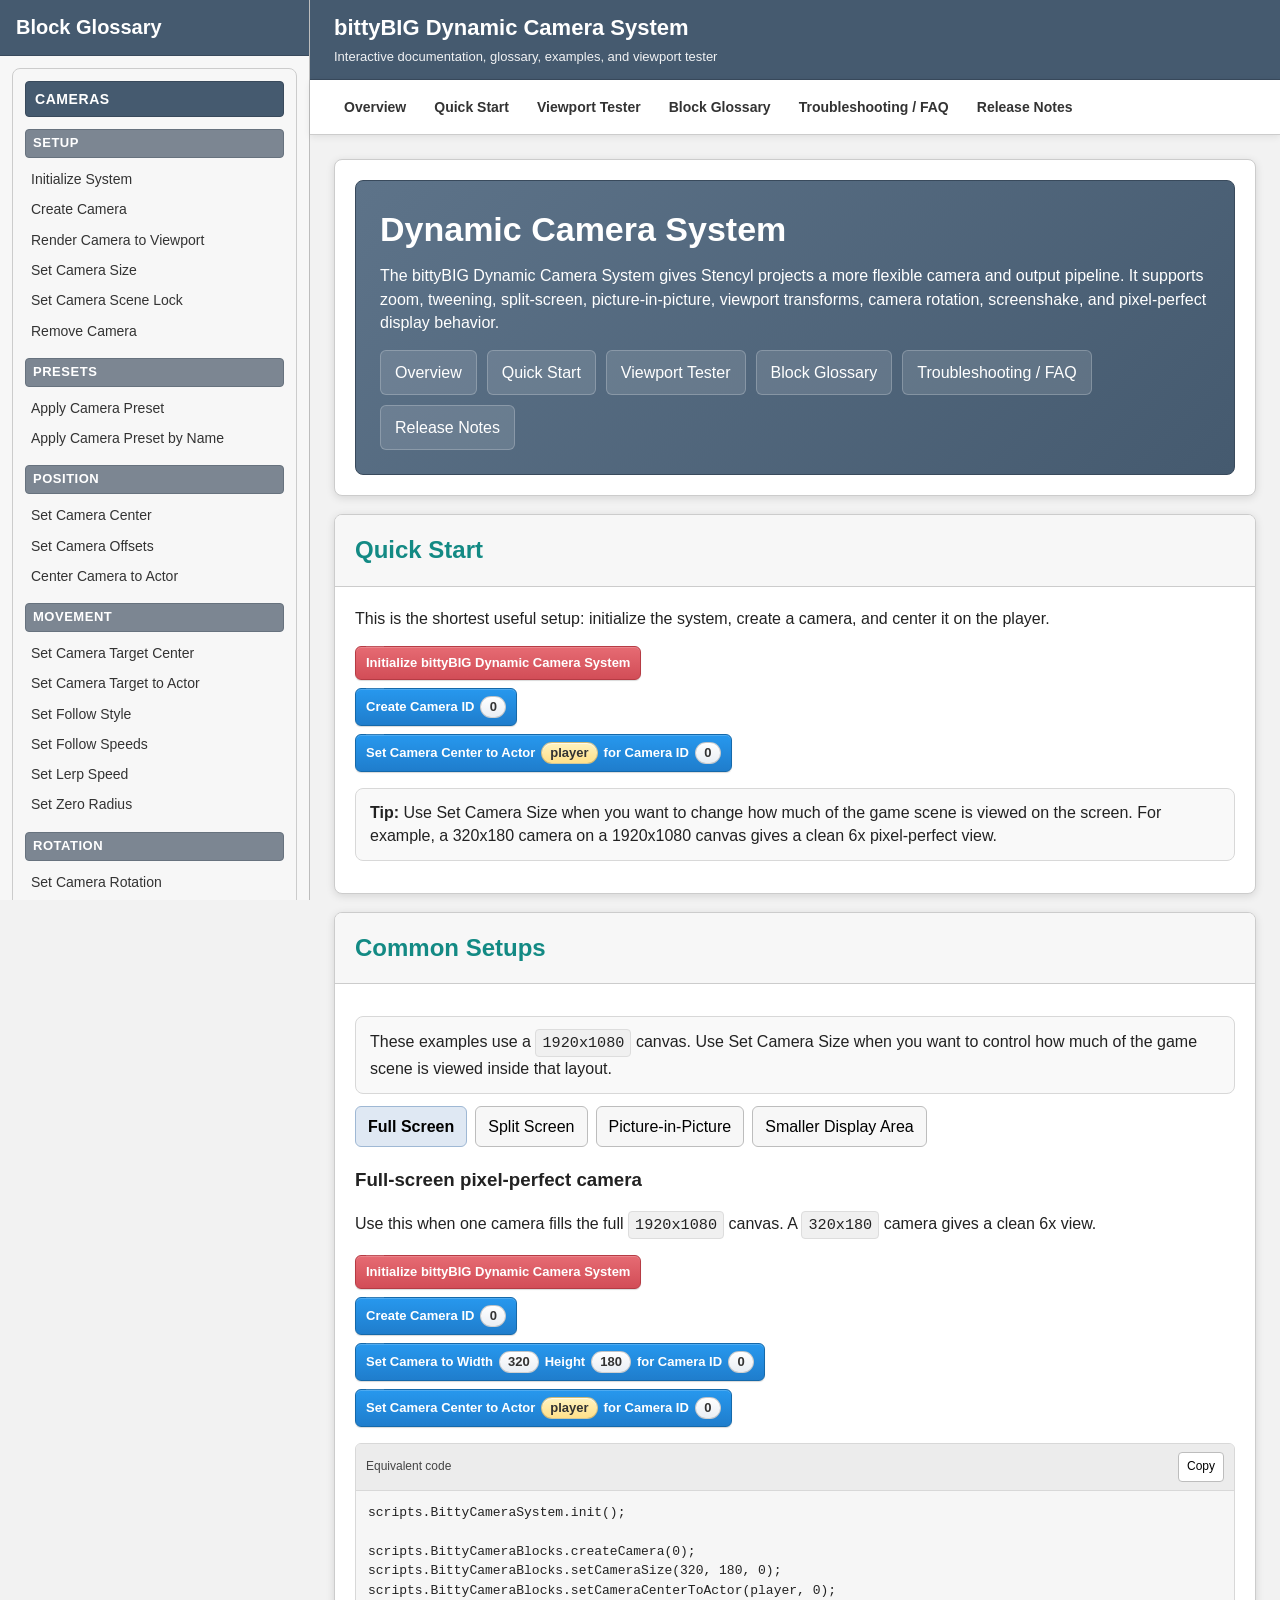
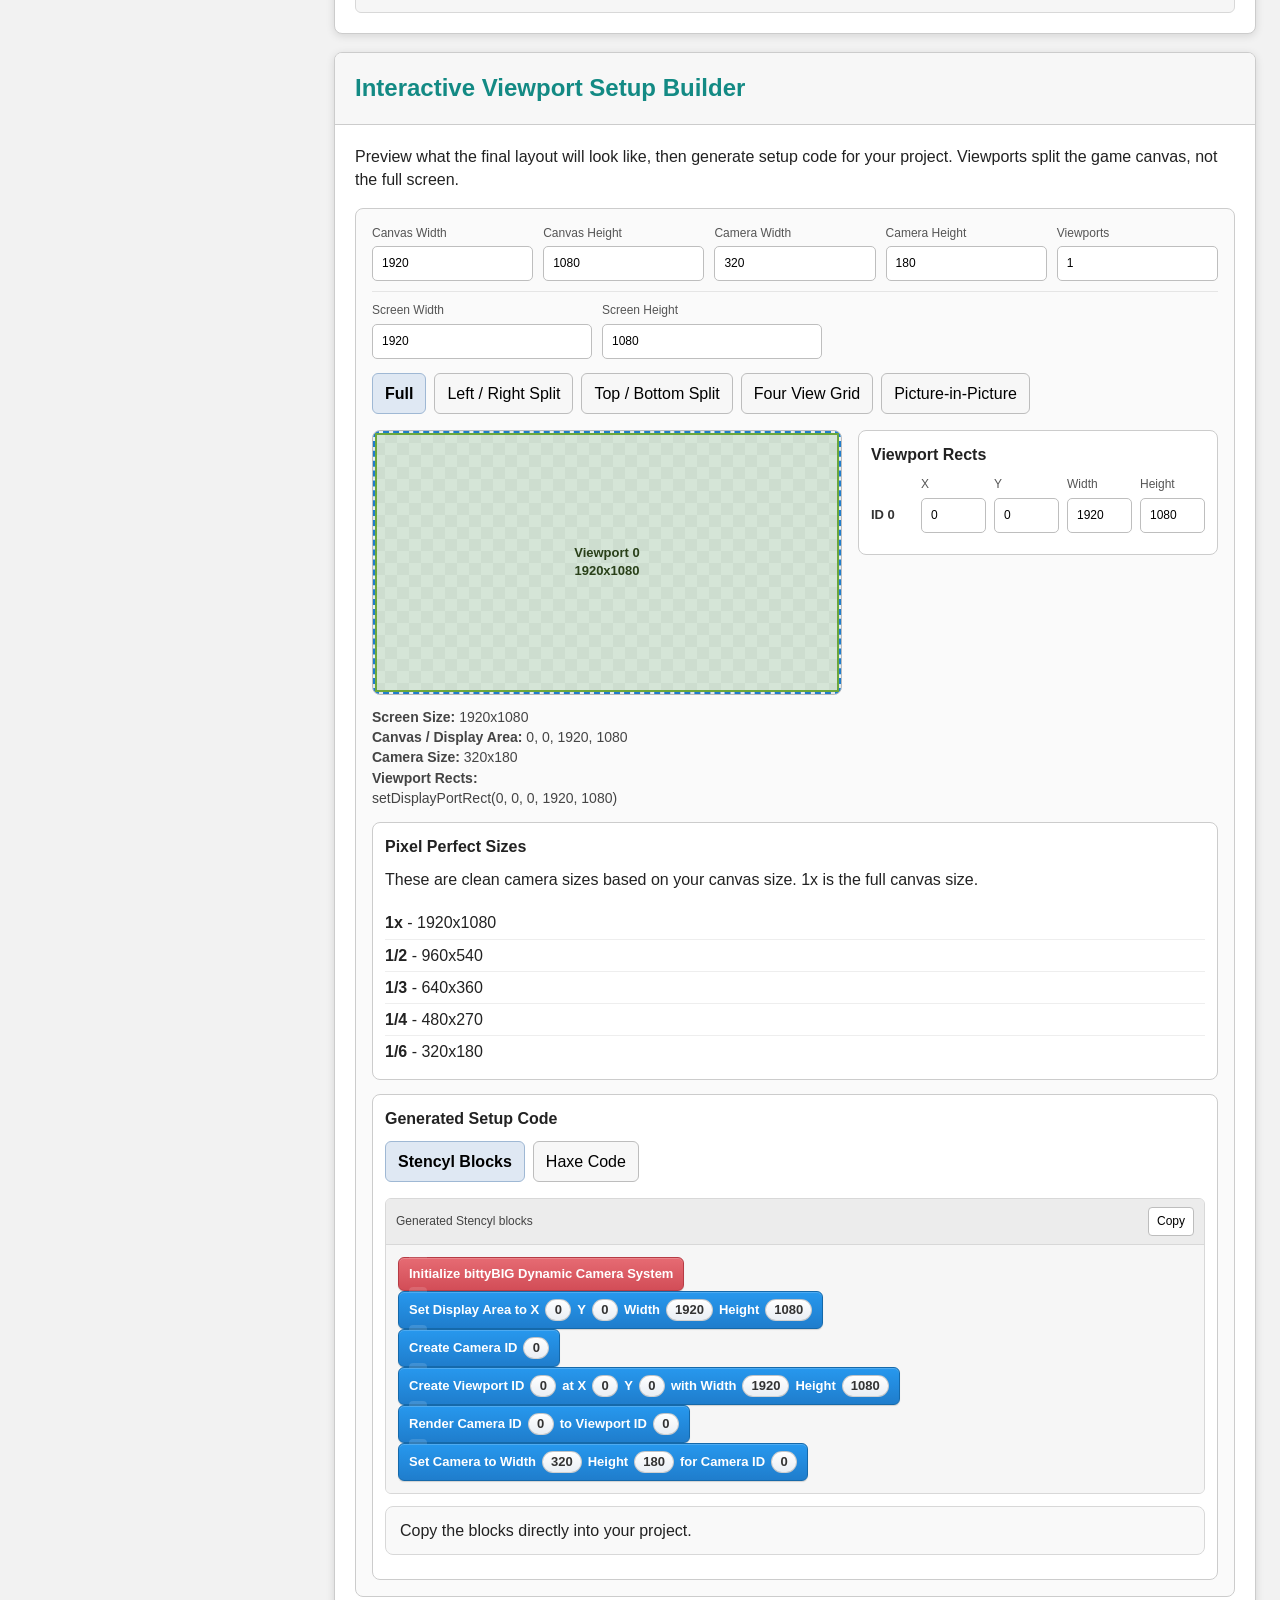
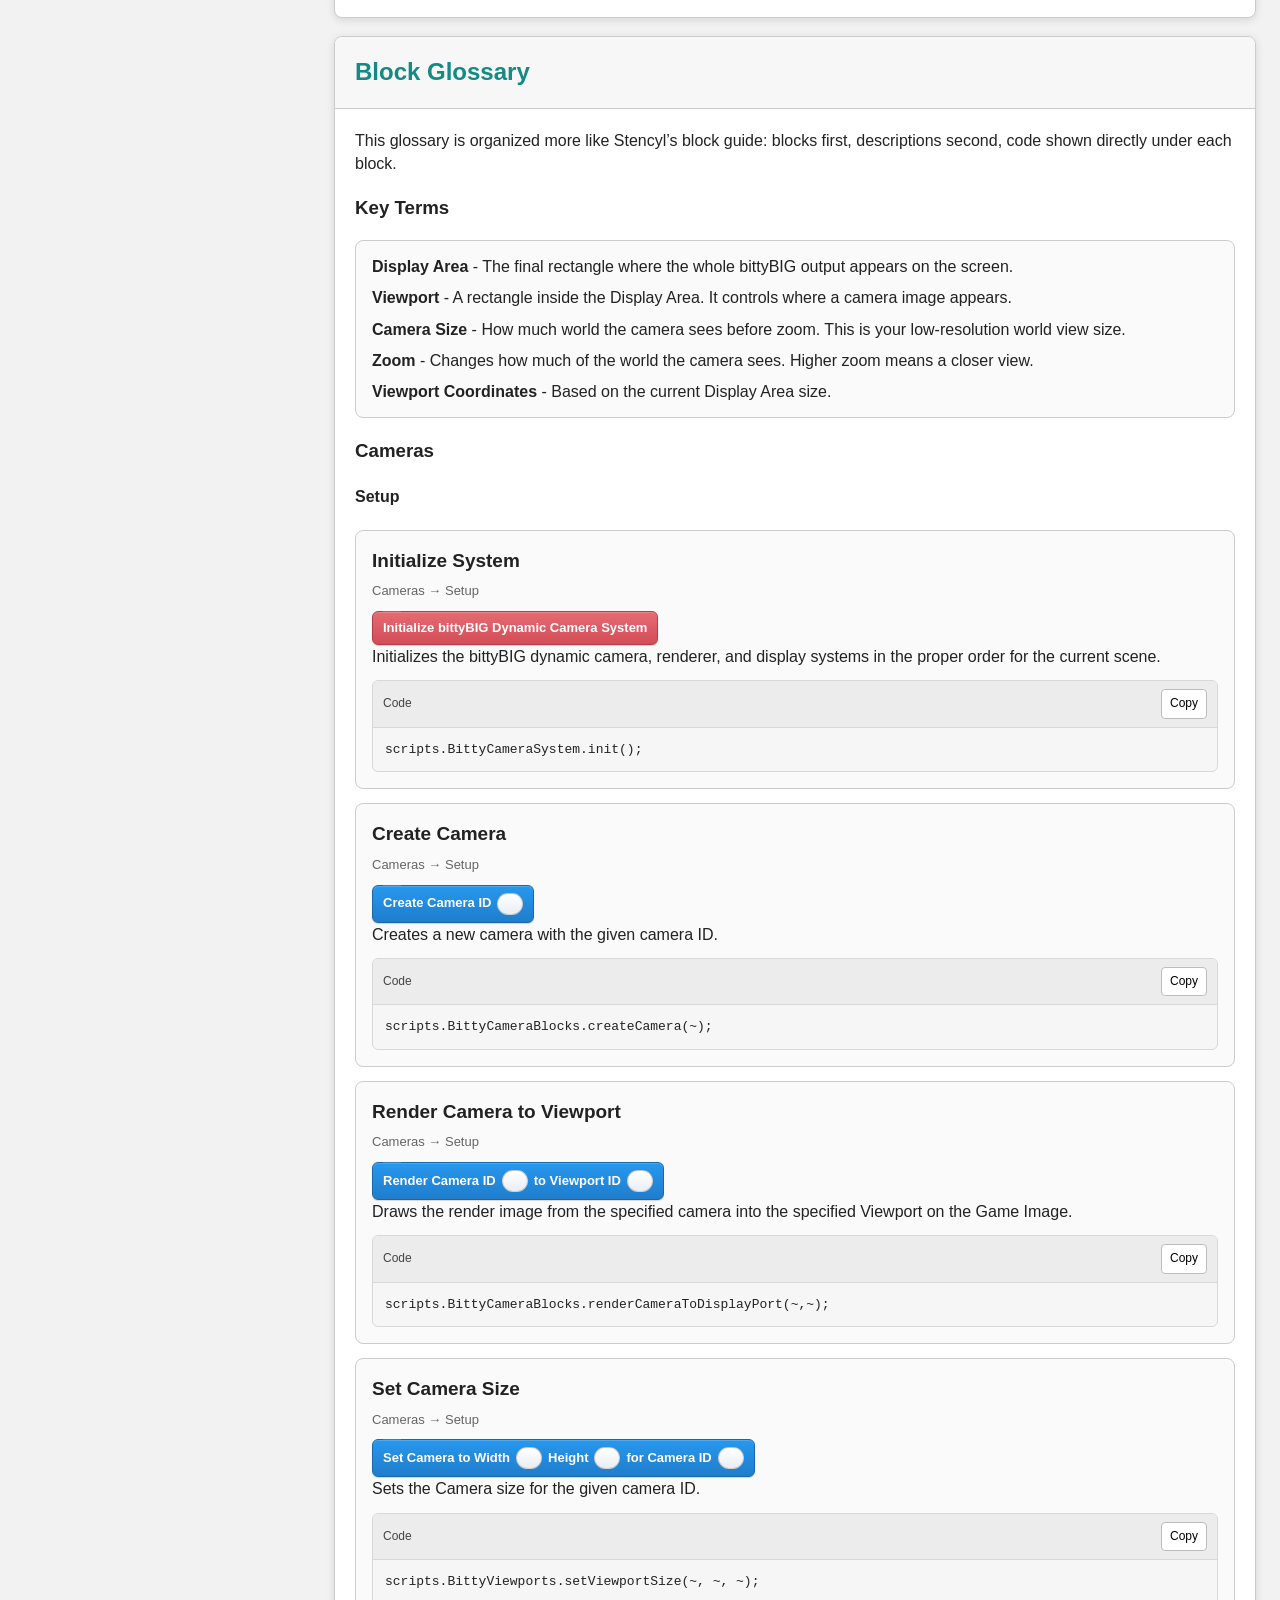
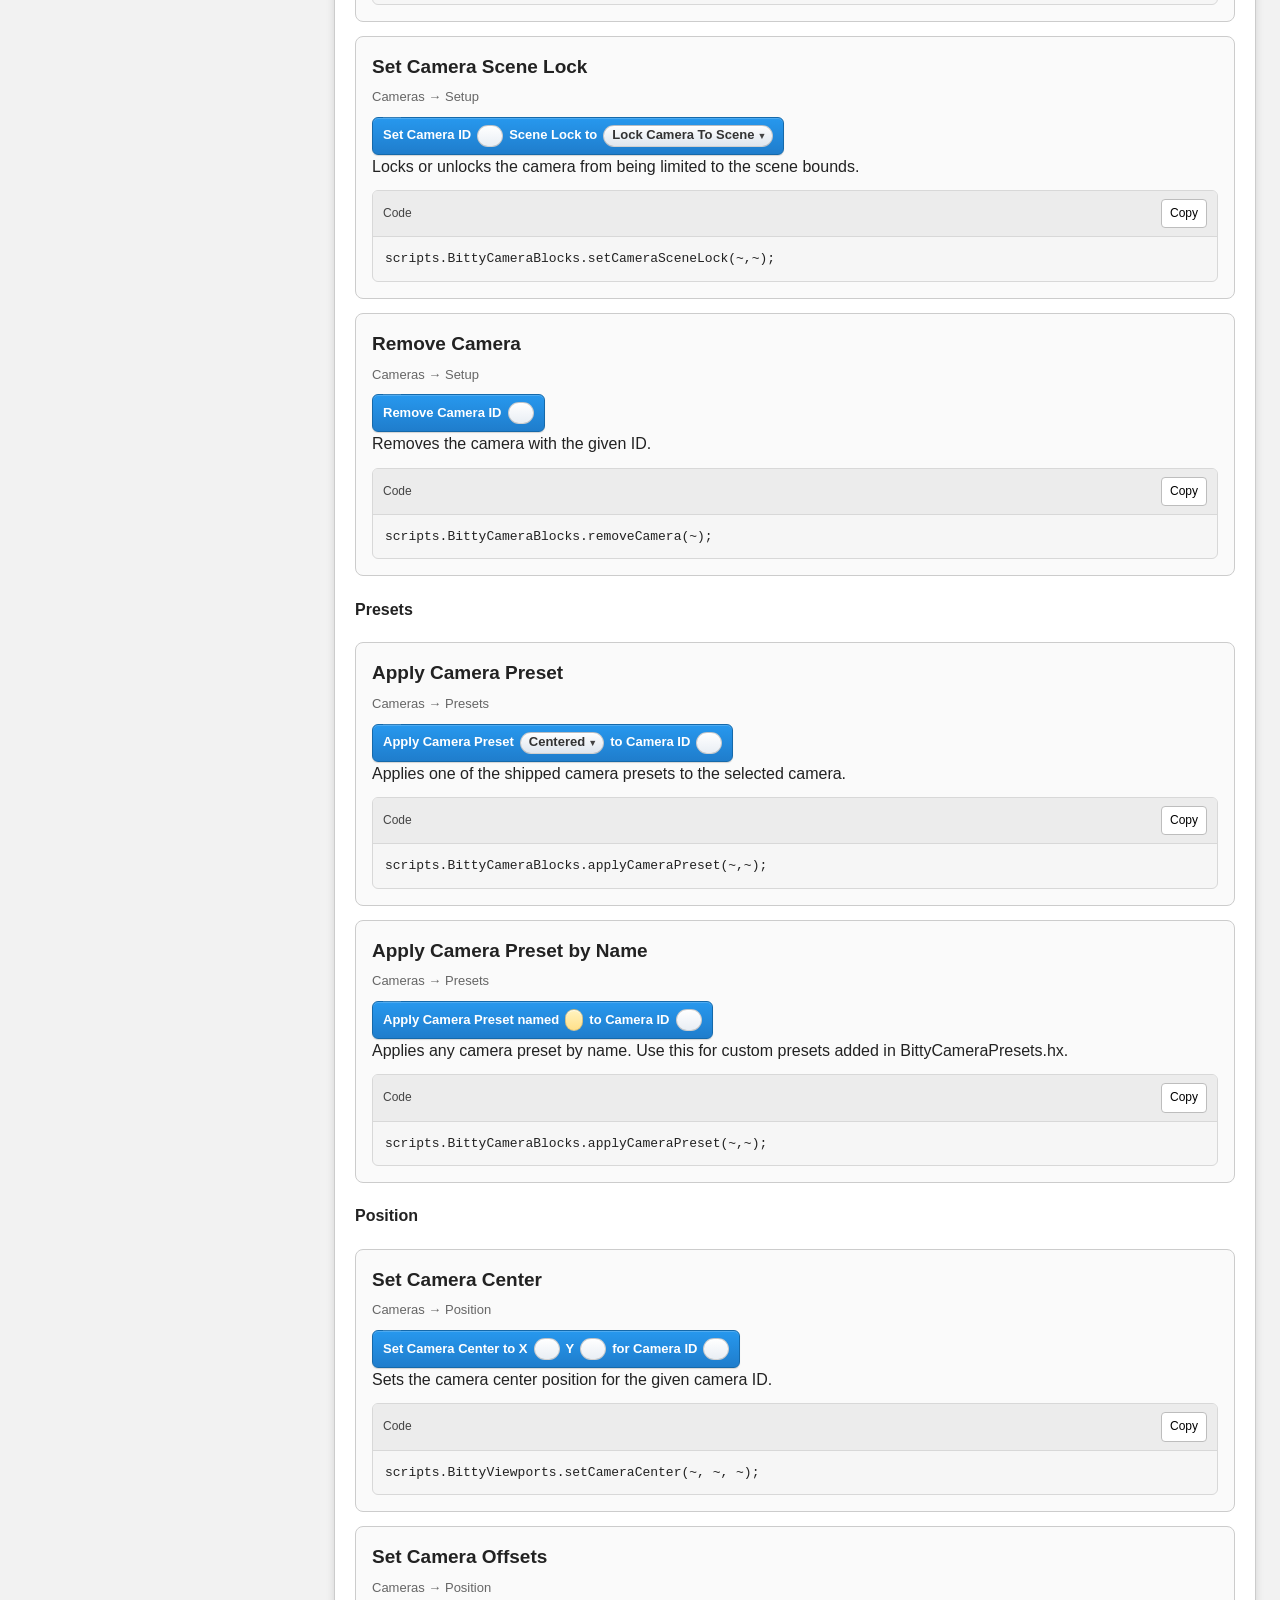
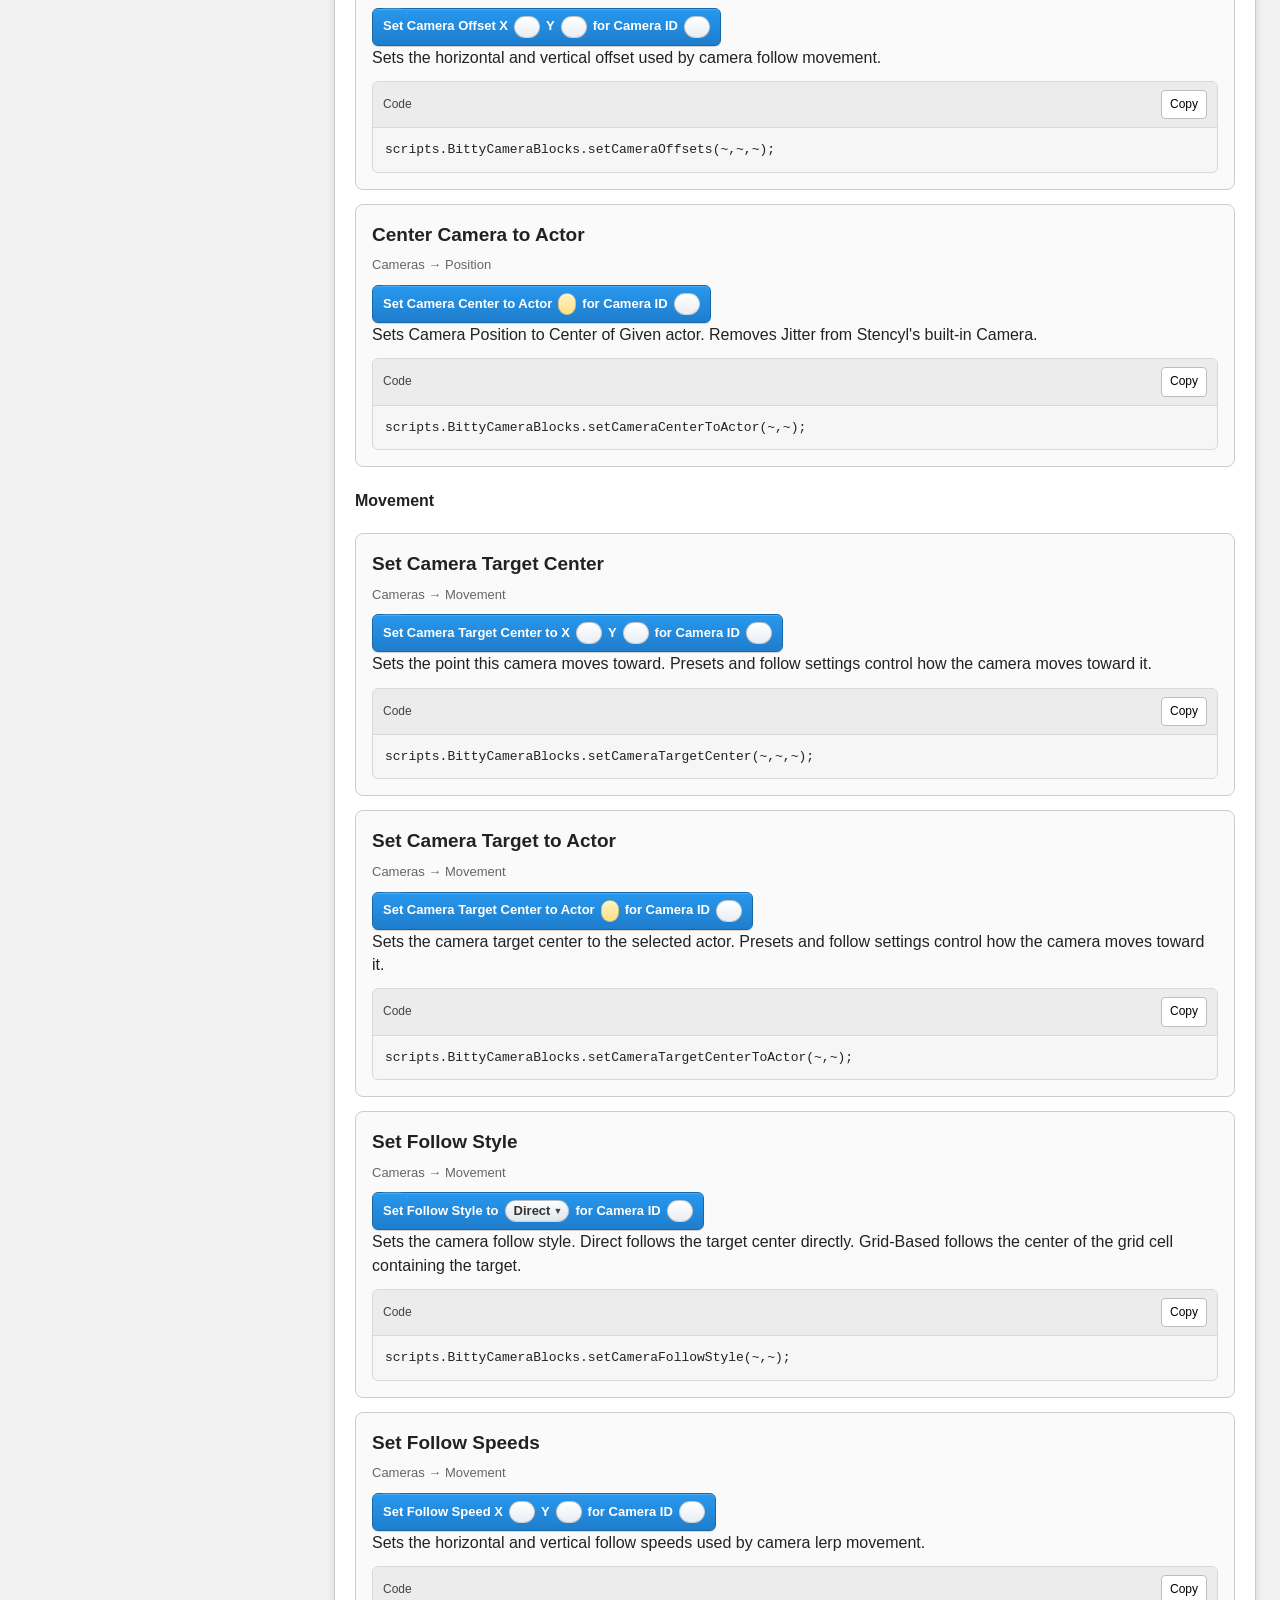
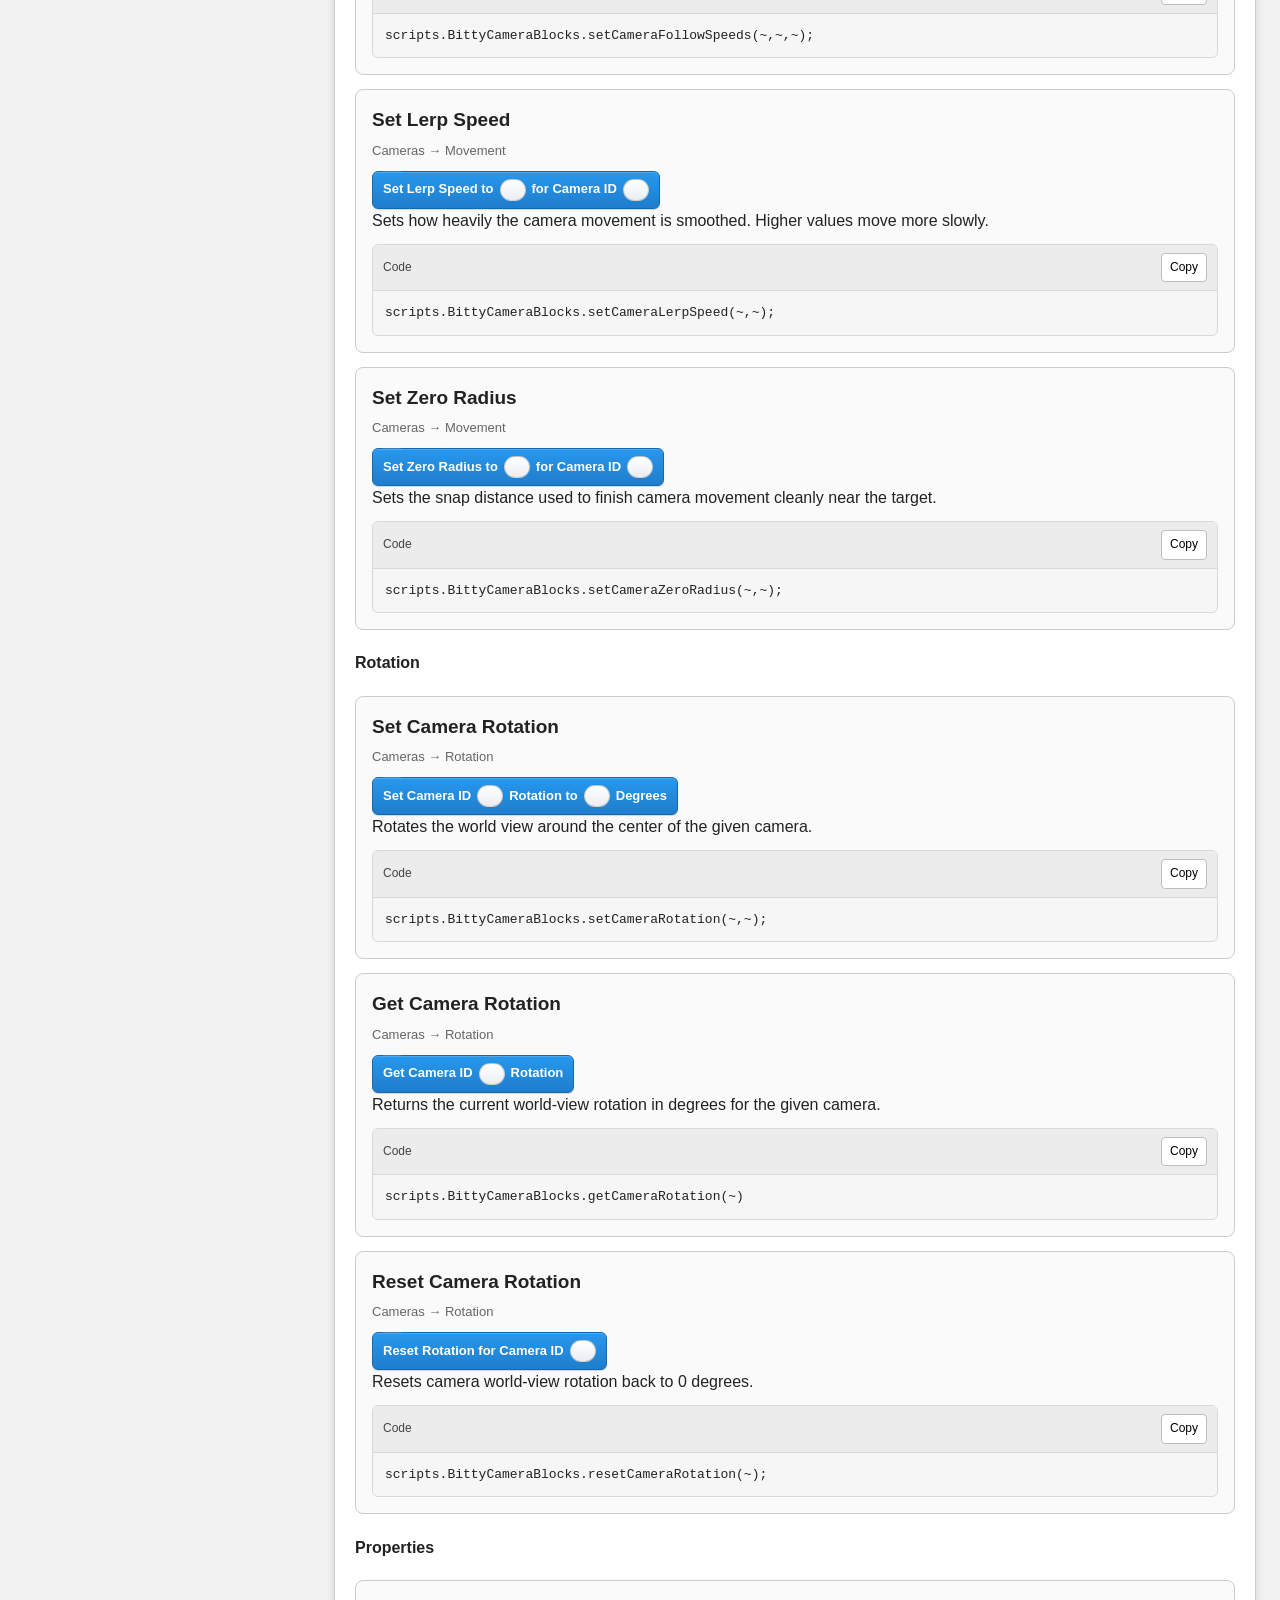
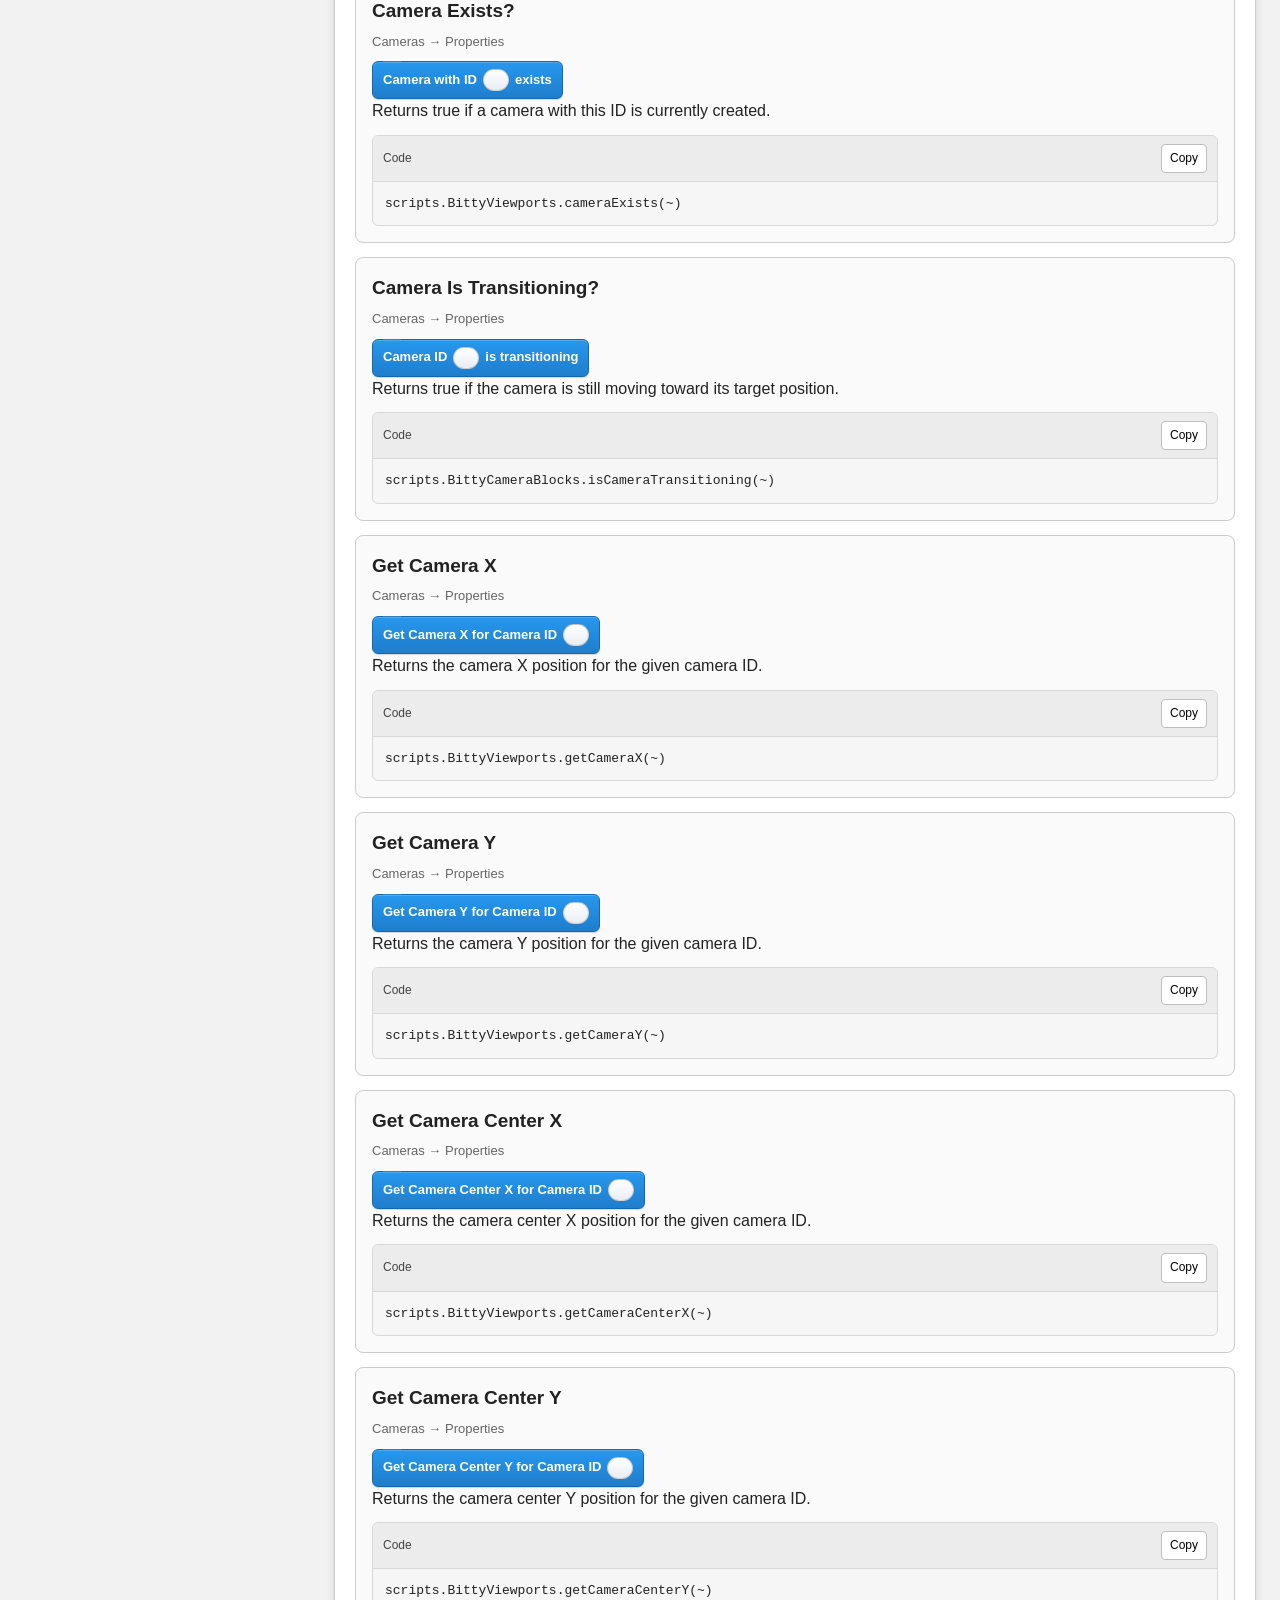
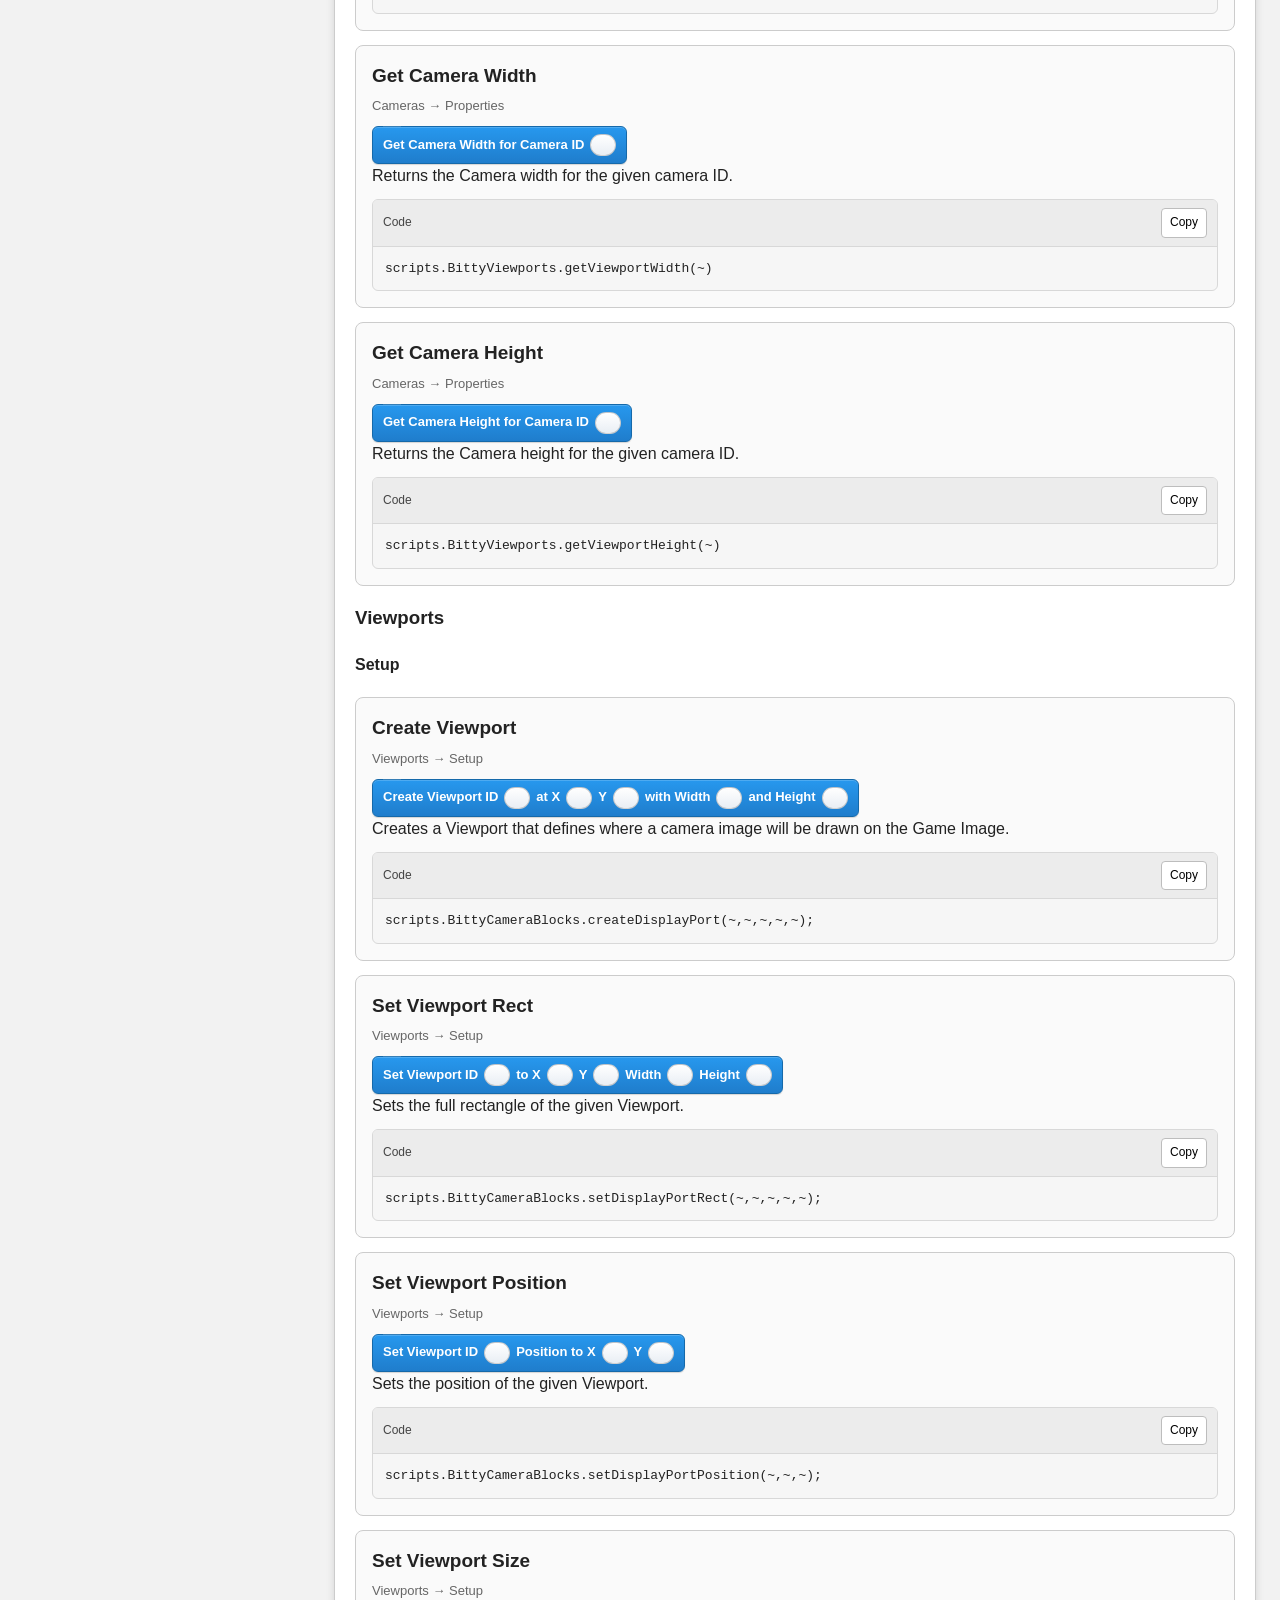
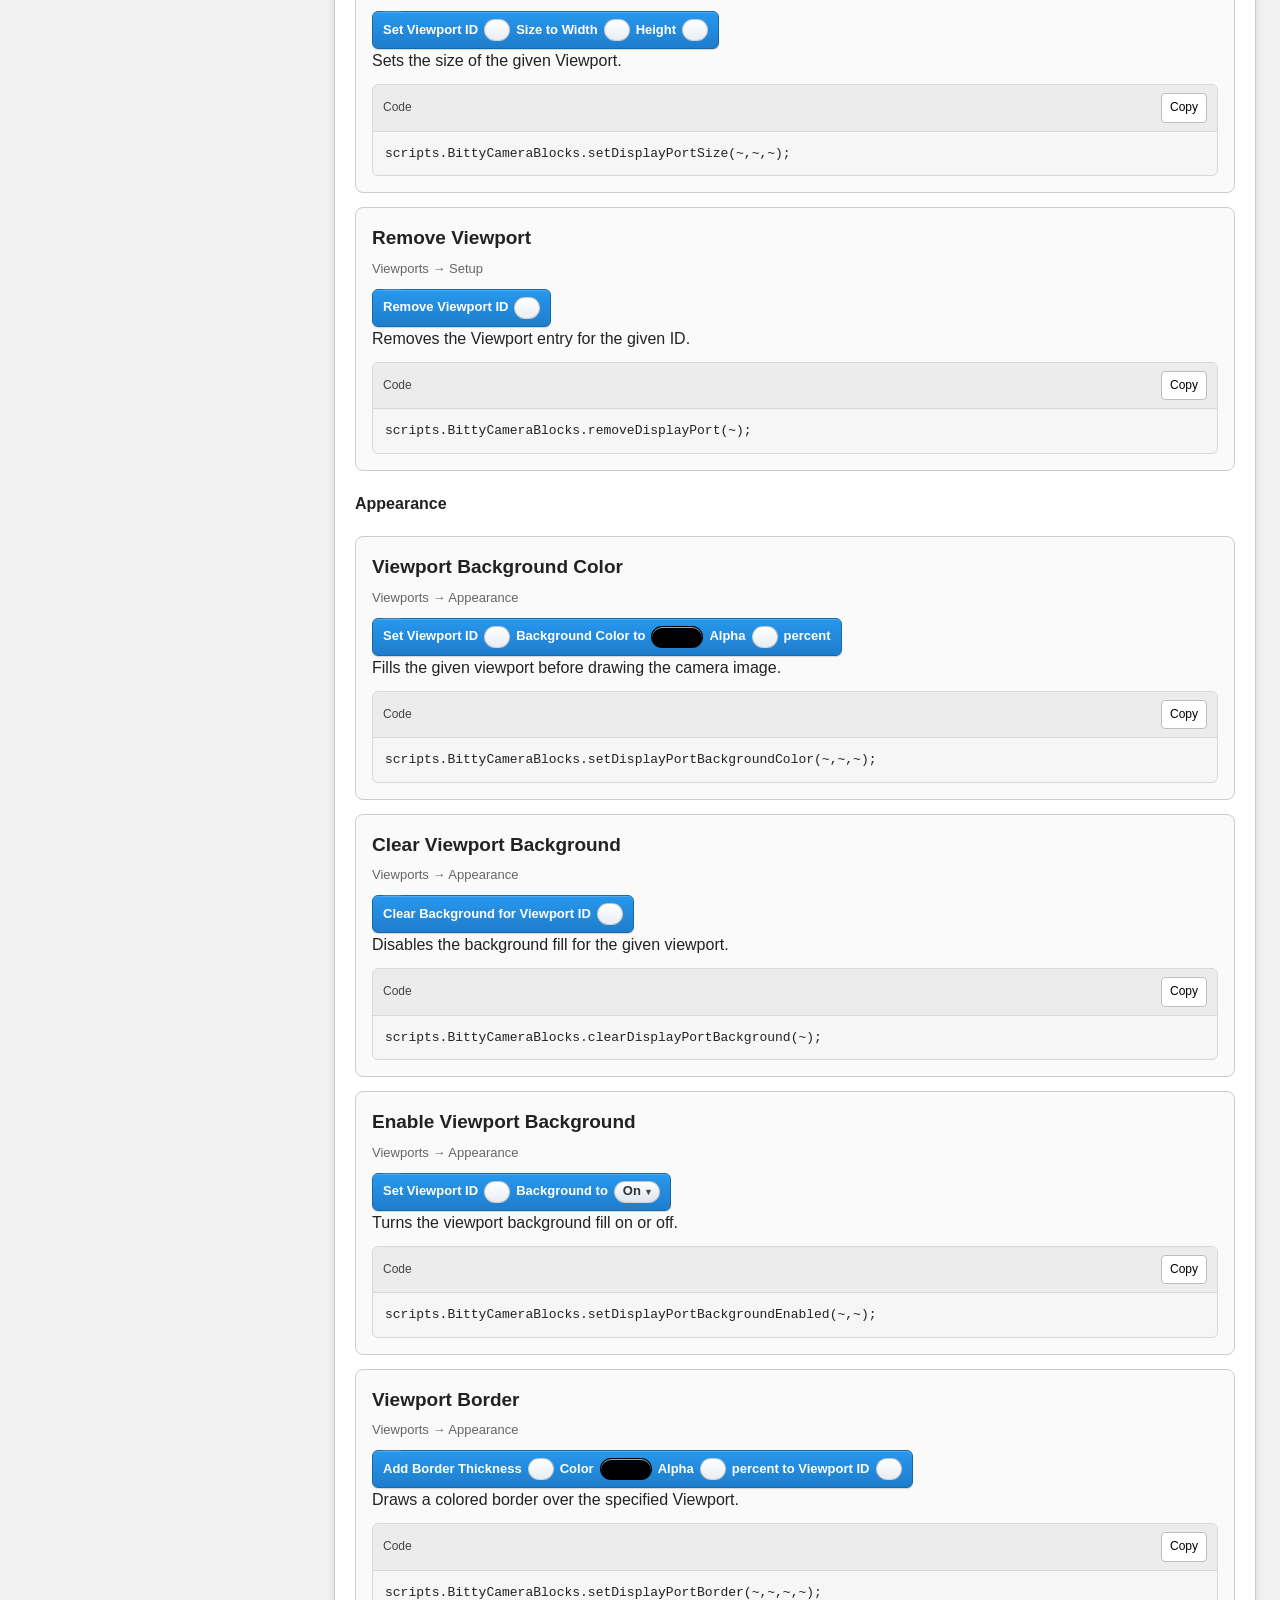
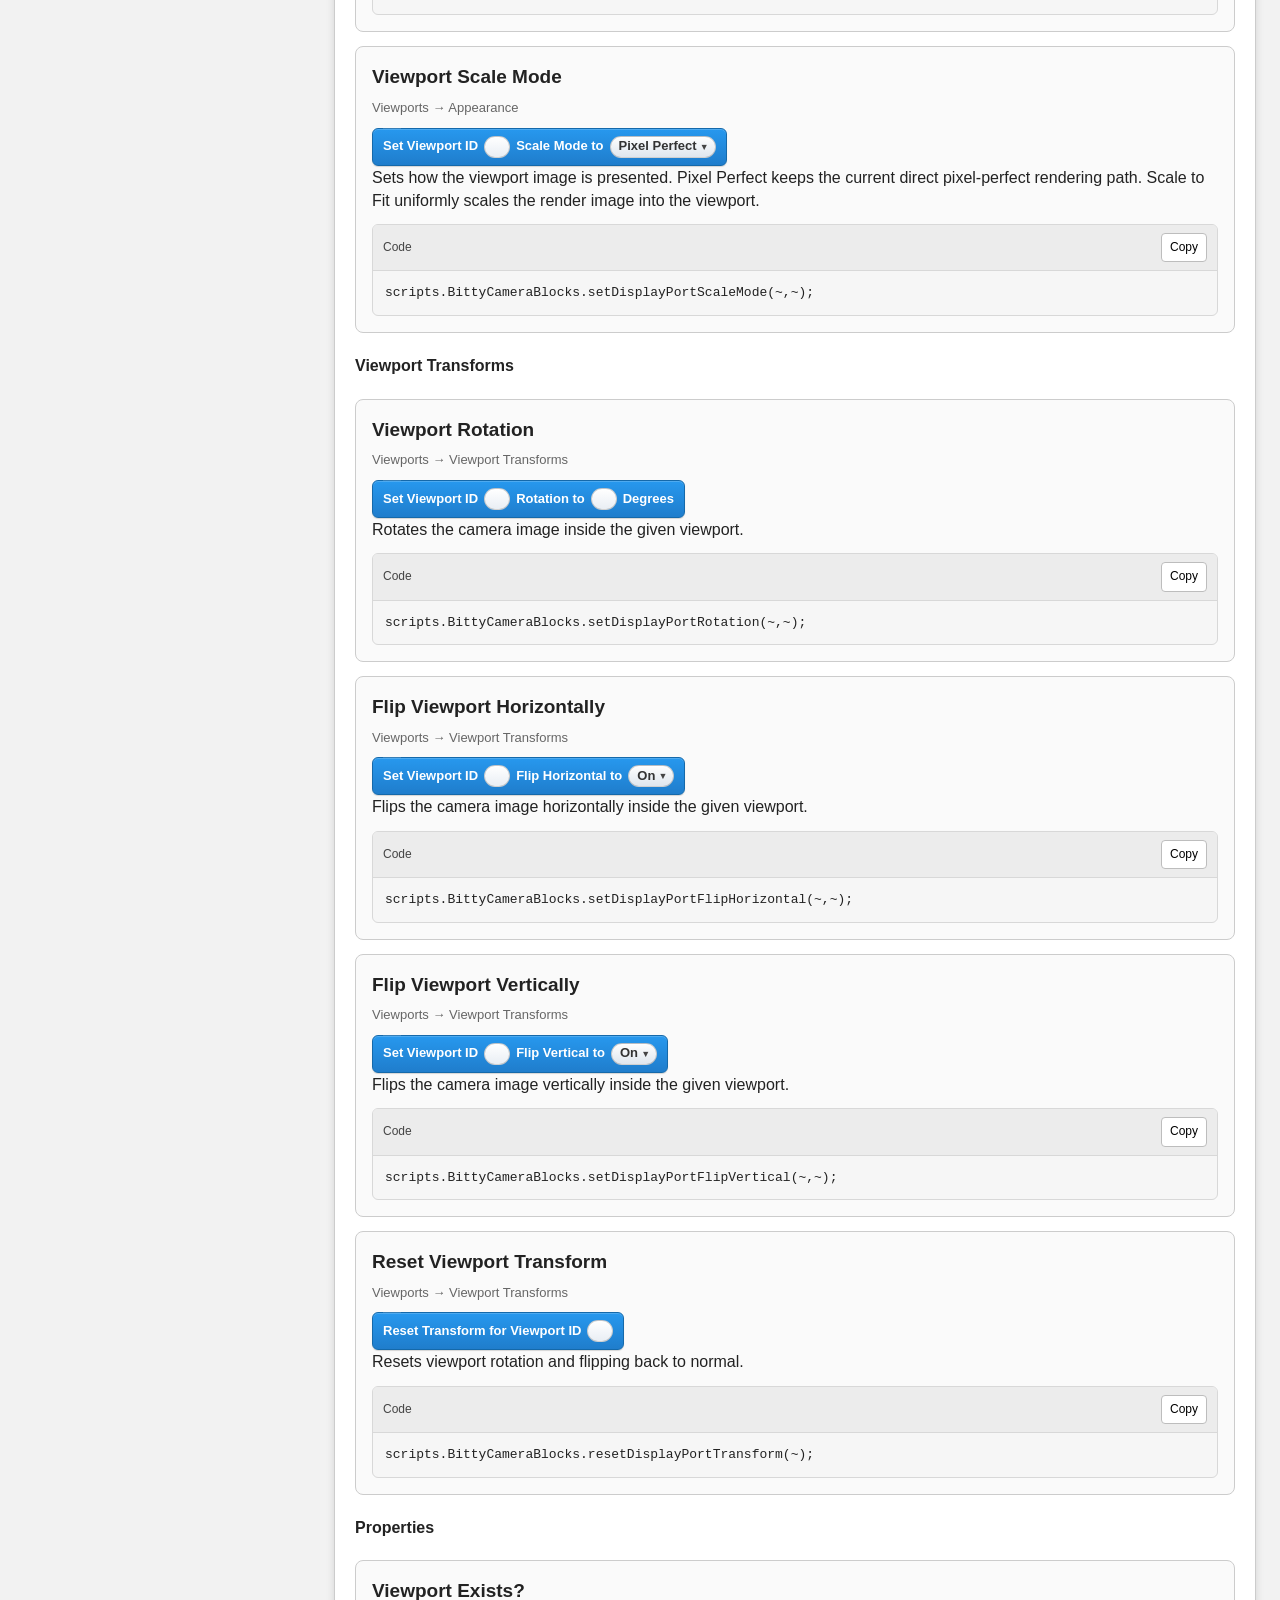
==== index.html @ e954d67f "index" ====
<!DOCTYPE html>

<html lang="en">
<head>
<meta charset="utf-8"/>
<meta content="width=device-width, initial-scale=1.0" name="viewport"/>
<title>bittyBIG Dynamic Camera System Documentation</title>
<style>
		:root
		{
			--bg: #f2f2f2;
			--panel: #ffffff;
			--panel-2: #f7f7f7;
			--line: #cccccc;
			--text: #222222;
			--muted: #666666;
			--header: #455a6f;
			--headerText: #ffffff;
			--accent: #1c88d9;
			--accentDark: #1467a6;
			--accentLight: #d8ecfb;
			--danger: #d5525d;
			--dangerDark: #ab3842;
			--success: #7ab34a;
			--successDark: #5e9234;
			--shadow: rgba(0, 0, 0, 0.12);
			--gold: #ffb52a;
		}

		*
		{
			box-sizing: border-box;
		}

		html
		{
			scroll-behavior: smooth;
			scroll-padding-top: 72px;
		}

		[id]
		{
			scroll-margin-top: 72px;
		}

		body
		{
			margin: 0;
			background: var(--bg);
			color: var(--text);
			font-family: Arial, Helvetica, sans-serif;
			line-height: 1.45;
		}

		a
		{
			color: inherit;
			text-decoration: none;
		}

		button,
		input
		{
			font: inherit;
		}

		.app
		{
			display: grid;
			grid-template-columns: 310px minmax(0, 1fr);
			min-height: 100vh;
		}

		/* Sidebar */
		.sidebar
		{
			position: sticky;
			top: 0;
			height: 100vh;
			overflow: auto;
			background: #f7f7f7;
			border-right: 1px solid #bdbdbd;
			padding: 0;
		}

		.sidebar-header
		{
			background: var(--header);
			color: var(--headerText);
			padding: 16px;
			border-bottom: 1px solid #394a5c;
		}

		.sidebar-header h1
		{
			margin: 0;
			font-size: 20px;
			line-height: 1.15;
		}

		.sidebar-header .sub
		{
			margin-top: 5px;
			font-size: 12px;
			opacity: 0.9;
		}


		.nav-group
		{
			padding: 12px 14px 4px;
		}

		.nav-title
		{
			font-size: 13px;
			font-weight: bold;
			color: #333333;
			text-transform: uppercase;
			margin: 0 0 8px;
		}

		.nav-list
		{
			display: grid;
			gap: 4px;
			margin-bottom: 8px;
		}

		.nav-link
		{
			display: block;
			padding: 7px 8px;
			border-radius: 4px;
			font-size: 14px;
			color: #333333;
		}

		.nav-link:hover,
		.nav-link.active
		{
			background: #dfe8f3;
			color: #000000;
		}

		.nav-mini-title
		{
			font-size: 11px;
			font-weight: bold;
			color: #666666;
			text-transform: uppercase;
			padding: 8px 8px 2px;
		}

		.nav-sub
		{
			padding-left: 12px;
			border-left: 2px solid #d0d0d0;
			margin-left: 6px;
		}

		/* Main */
		.main
		{
			min-width: 0;
		}

		.topbar
		{
			background: var(--header);
			color: var(--headerText);
			padding: 12px 24px;
			border-bottom: 1px solid #394a5c;
		}

		.topbar .title
		{
			font-size: 22px;
			font-weight: bold;
		}

		.topbar .subtitle
		{
			font-size: 13px;
			margin-top: 4px;
			opacity: 0.92;
		}
		.top-nav
		{
			position: sticky;
			top: 0;
			z-index: 30;
			display: flex;
			flex-wrap: wrap;
			gap: 8px;
			padding: 10px 24px;
			background: #ffffff;
			border-bottom: 1px solid var(--line);
			box-shadow: 0 2px 7px rgba(0,0,0,0.08);
		}

		.top-nav a
		{
			display: inline-block;
			padding: 7px 10px;
			border-radius: 5px;
			font-size: 14px;
			font-weight: bold;
			color: #333333;
		}

		.top-nav a:hover
		{
			background: #dfe8f3;
		}

		.left-glossary-nav
		{
			position: static;
			top: auto;
			width: auto;
			margin: 12px;
		}

		.left-glossary-nav .cat
		{
			margin-bottom: 18px;
		}

		.left-glossary-nav .cat-title
		{
			font-size: 11px;
			font-weight: bold;
			text-transform: uppercase;
			letter-spacing: 0.04em;
			color: #ffffff;
			background: #7c8692;
			border: 1px solid #67727e;
			border-radius: 4px;
			padding: 4px 7px;
			margin: 12px 0 6px;
		}

		.left-glossary-nav .cat > .cat-title:first-child
		{
			font-size: 14px;
			background: #455a6f;
			border-color: #394a5c;
			padding: 7px 9px;
			margin: 0 0 8px;
		}

		.left-glossary-nav a
		{
			display: block;
			padding: 5px 8px;
			border-radius: 4px;
			font-size: 14px;
			color: #333333;
		}

		.left-glossary-nav a:hover
		{
			background: #dfe8f3;
		}


		.content
		{
			padding: 24px;
			max-width: 1300px;
		}

		.section
		{
			background: var(--panel);
			border: 1px solid var(--line);
			border-radius: 8px;
			box-shadow: 0 2px 8px var(--shadow);
			margin-bottom: 18px;
			overflow: hidden;
		}

		.section-header
		{
			padding: 18px 20px;
			border-bottom: 1px solid var(--line);
			background: var(--panel-2);
		}

		.section-header h2
		{
			margin: 0;
			font-size: 24px;
			color: #138a84;
		}

		.section-body
		{
			padding: 20px;
		}

		p
		{
			margin-top: 0;
		}

		.hero-box
		{
			background: linear-gradient(135deg, #5d7389, #455a6f);
			color: white;
			padding: 24px;
			border-radius: 8px;
			border: 1px solid #394a5c;
		}

		.hero-box h2
		{
			margin: 0 0 10px;
			font-size: 34px;
			color: white;
		}

		.hero-box p
		{
			margin: 0 0 16px;
			font-size: 16px;
			max-width: 900px;
		}

		.hero-buttons
		{
			display: flex;
			flex-wrap: wrap;
			gap: 10px;
		}

		.btn
		{
			display: inline-block;
			padding: 10px 14px;
			border-radius: 6px;
			border: 1px solid rgba(255,255,255,0.22);
			background: rgba(255,255,255,0.12);
			color: white;
			cursor: pointer;
		}

		.btn:hover
		{
			background: rgba(255,255,255,0.22);
		}

		.grid-2
		{
			display: grid;
			grid-template-columns: 1fr 1fr;
			gap: 16px;
		}

		.grid-3
		{
			display: grid;
			grid-template-columns: repeat(3, 1fr);
			gap: 16px;
		}

		.grid-4
		{
			display: grid;
			grid-template-columns: repeat(4, 1fr);
			gap: 16px;
		}

		.info-card
		{
			border: 1px solid var(--line);
			border-radius: 8px;
			padding: 16px;
			background: #fafafa;
		}

		.info-card h3
		{
			margin: 0 0 8px;
			font-size: 18px;
		}

		.note
		{
			padding: 12px 14px;
			border-radius: 8px;
			border: 1px solid #d8d8d8;
			background: #f9f9f9;
			margin: 12px 0;
		}

		.note.good
		{
			background: #eef8e7;
			border-color: #bfd7ac;
		}

		.note.warn
		{
			background: #fff6df;
			border-color: #e7d49a;
		}

		.inline-code
		{
			display: inline-block;
			background: #f0f0f0;
			border: 1px solid #dddddd;
			padding: 2px 6px;
			border-radius: 4px;
			font-family: Consolas, Monaco, "Courier New", monospace;
			font-size: 0.95em;
		}

		/* Tabs */
		.tabs
		{
			display: flex;
			flex-wrap: wrap;
			gap: 8px;
			margin-bottom: 16px;
		}

		.tab-button
		{
			padding: 8px 12px;
			border: 1px solid #bdbdbd;
			border-radius: 6px;
			background: #f7f7f7;
			cursor: pointer;
		}

		.tab-button.active
		{
			background: #dfe8f3;
			border-color: #9fb8d4;
			font-weight: bold;
		}

		.tab-panel
		{
			display: none;
		}

		.tab-panel.active
		{
			display: block;
		}

		/* Stencyl-like block visuals */
		.block-stack
		{
			display: flex;
			flex-direction: column;
			gap: 8px;
			margin: 10px 0 16px;
		}

		.block-row
		{
			display: flex;
			flex-wrap: wrap;
			align-items: center;
			gap: 6px;
		}

		.st-block
		{
			display: inline-flex;
			flex-wrap: wrap;
			align-items: center;
			gap: 6px;
			min-height: 34px;
			padding: 7px 10px;
			border-radius: 6px;
			color: #ffffff;
			font-weight: bold;
			font-size: 13px;
			line-height: 1.15;
			box-shadow: inset 0 1px 0 rgba(255,255,255,0.18), 0 1px 1px rgba(0,0,0,0.15);
			position: relative;
		}

		.st-block::before
		{
			content: "";
			position: absolute;
			left: 10px;
			top: -5px;
			width: 18px;
			height: 5px;
			background: rgba(255,255,255,0.14);
			border-radius: 4px 4px 0 0;
		}

		.st-block.blue
		{
			background: linear-gradient(#2798ee, #1f7dcc);
			border: 1px solid #1569aa;
		}

		.st-block.red
		{
			background: linear-gradient(#e66b73, #d24d57);
			border: 1px solid #b63b44;
		}

		.st-block.green
		{
			background: linear-gradient(#8dc45a, #73a742);
			border: 1px solid #5e8d32;
		}

		.st-block.gray
		{
			background: linear-gradient(#8f98a3, #7c8692);
			border: 1px solid #67727e;
		}

		.st-input,
		.st-dropdown,
		.st-text
		{
			display: inline-flex;
			align-items: center;
			justify-content: center;
			min-height: 22px;
			padding: 2px 8px;
			border-radius: 11px;
			font-weight: bold;
			color: #333333;
			border: 1px solid rgba(0,0,0,0.18);
			box-shadow: inset 0 1px 0 rgba(255,255,255,0.65);
		}

		.st-input
		{
			min-width: 26px;
			background: linear-gradient(#ffffff, #e9eef4);
		}

		.st-dropdown
		{
			background: linear-gradient(#fefefe, #dfe6ee);
			padding-right: 18px;
			position: relative;
		}

		.st-dropdown::after
		{
			content: "▼";
			font-size: 9px;
			position: absolute;
			right: 6px;
			top: 50%;
			transform: translateY(-48%);
			color: #444444;
		}

		.st-text
		{
			background: linear-gradient(#fff3bf, #ffe08a);
		}

		.block-card
		{
			border: 1px solid var(--line);
			border-radius: 8px;
			background: #fafafa;
			padding: 16px;
			margin-bottom: 14px;
		}

		.block-card h3
		{
			margin: 0 0 8px;
			font-size: 19px;
		}

		.block-meta
		{
			font-size: 13px;
			color: var(--muted);
			margin-bottom: 10px;
		}

		.block-desc
		{
			margin-bottom: 12px;
		}

		.code-toggle
		{
			display: inline-block;
			padding: 7px 10px;
			border-radius: 5px;
			border: 1px solid #b8c7d8;
			background: #edf4fb;
			color: #1d517f;
			cursor: pointer;
			font-size: 13px;
			font-weight: bold;
			margin-top: 4px;
		}

		.code-toggle:hover
		{
			background: #dfeefa;
		}

		.code-box
		{
			display: block;
			margin-top: 10px;
			border: 1px solid #d8d8d8;
			border-radius: 6px;
			background: #f6f6f6;
			padding: 0;
			overflow: hidden;
		}

		.code-box.open
		{
			display: block;
		}

		.code-bar
		{
			display: flex;
			justify-content: space-between;
			align-items: center;
			background: #ececec;
			border-bottom: 1px solid #d8d8d8;
			padding: 8px 10px;
			font-size: 12px;
			color: #444444;
		}

		.copy-btn
		{
			padding: 5px 8px;
			border-radius: 4px;
			border: 1px solid #bdbdbd;
			background: #ffffff;
			cursor: pointer;
			font-size: 12px;
		}

		.copy-btn:hover
		{
			background: #f2f2f2;
		}

		pre
		{
			margin: 0;
			padding: 12px;
			overflow: auto;
			font-family: Consolas, Monaco, "Courier New", monospace;
			font-size: 13px;
			line-height: 1.5;
		}

		/* Glossary style */
		.glossary-layout
		{
			display: block;
		}

		.glossary-sidebar
		{
			border: 1px solid var(--line);
			border-radius: 8px;
			background: #f7f7f7;
			padding: 12px;
			align-self: start;
			position: sticky;
			top: 18px;
		}

		.glossary-sidebar h3
		{
			margin: 0 0 10px;
			font-size: 16px;
		}

		.glossary-sidebar .cat
		{
			margin-bottom: 12px;
		}

		.glossary-sidebar .cat-title
		{
			font-size: 13px;
			font-weight: bold;
			text-transform: uppercase;
			color: #444444;
			margin-bottom: 6px;
		}

		.glossary-sidebar a
		{
			display: block;
			padding: 5px 6px;
			border-radius: 4px;
			font-size: 14px;
		}

		.glossary-sidebar a:hover
		{
			background: #dfe8f3;
		}

		.left-glossary-nav .cat-title,
		.left-glossary-nav .cat > .cat-title:first-child
		{
			color: #ffffff;
		}

		.term-list
		{
			border: 1px solid var(--line);
			border-radius: 8px;
			background: #fafafa;
			padding: 14px 16px;
			margin-bottom: 18px;
		}

		.term-list p
		{
			margin: 0 0 8px;
		}

		.term-list p:last-child
		{
			margin-bottom: 0;
		}

		/* Interactive setup builder */
		.viewport-demo
		{
			border: 1px solid var(--line);
			border-radius: 8px;
			background: #fafafa;
			padding: 16px;
		}

		.demo-controls
		{
			display: grid;
			grid-template-columns: repeat(auto-fit, minmax(150px, 1fr));
			gap: 10px;
			margin-bottom: 14px;
		}

		.screen-controls
		{
			grid-template-columns: repeat(auto-fit, minmax(150px, 220px));
			margin-top: -4px;
			padding-top: 10px;
			border-top: 1px solid #e5e5e5;
		}

		.screen-controls label
		{
			color: #777777;
		}

		.screen-controls input
		{
			background: #f7f7f7;
		}

		.demo-controls label,
		.viewport-row label
		{
			display: grid;
			gap: 4px;
			font-size: 12px;
			color: #555555;
		}

		.demo-controls input,
		.viewport-row input
		{
			width: 100%;
			padding: 8px 9px;
			border: 1px solid #bebebe;
			border-radius: 5px;
			background: #ffffff;
		}

		.builder-layout
		{
			display: grid;
			grid-template-columns: minmax(0, 1fr) 360px;
			gap: 16px;
			align-items: start;
		}

		.demo-screen
		{
			position: relative;
			width: 100%;
			aspect-ratio: 16 / 9;
			background:
				linear-gradient(45deg, rgba(0,0,0,0.04) 25%, transparent 25%),
				linear-gradient(-45deg, rgba(0,0,0,0.04) 25%, transparent 25%),
				linear-gradient(45deg, transparent 75%, rgba(0,0,0,0.04) 75%),
				linear-gradient(-45deg, transparent 75%, rgba(0,0,0,0.04) 75%);
			background-size: 24px 24px;
			background-position: 0 0, 0 12px, 12px -12px, -12px 0px;
			border: 1px solid #bcbcbc;
			border-radius: 8px;
			overflow: hidden;
		}

		.demo-display-area
		{
			position: absolute;
			border: 2px dashed #1f7dcc;
			background: rgba(31, 125, 204, 0.08);
			overflow: hidden;
		}

		.demo-viewport
		{
			position: absolute;
			border: 2px solid #6ca73c;
			background: rgba(122, 179, 74, 0.18);
			color: #294019;
			display: flex;
			align-items: center;
			justify-content: center;
			font-weight: bold;
			font-size: 13px;
			text-align: center;
			padding: 4px;
		}

		.demo-readout,
		.pixel-readout
		{
			margin-top: 12px;
			font-size: 14px;
			color: #444444;
		}

		.viewport-editor
		{
			border: 1px solid var(--line);
			border-radius: 8px;
			background: #ffffff;
			padding: 12px;
		}

		.viewport-editor h3,
		.pixel-panel h3,
		.generated-code h3
		{
			margin: 0 0 10px;
			font-size: 16px;
		}

		.viewport-row
		{
			display: grid;
			grid-template-columns: 42px repeat(4, 1fr);
			gap: 8px;
			align-items: end;
			padding: 9px 0;
			border-top: 1px solid #eeeeee;
		}

		.viewport-row:first-of-type
		{
			border-top: 0;
			padding-top: 0;
		}

		.viewport-id
		{
			font-weight: bold;
			font-size: 13px;
			color: #333333;
			padding-bottom: 8px;
		}

		.pixel-panel,
		.generated-code
		{
			margin-top: 14px;
			border: 1px solid var(--line);
			border-radius: 8px;
			background: #ffffff;
			padding: 12px;
		}

		.pixel-list
		{
			margin: 0;
			padding-left: 0;
			list-style: none;
		}

		.pixel-list li
		{
			padding: 4px 0;
			border-bottom: 1px solid #eeeeee;
		}

		.pixel-list li:last-child
		{
			border-bottom: 0;
		}

		.generated-code .code-box
		{
			display: block;
			margin-top: 0;
		}

		.generated-block-preview
		{
			padding: 12px;
			background: #f6f6f6;
			min-height: 80px;
		}

		.copy-source
		{
			position: absolute;
			left: -99999px;
			top: auto;
			width: 1px;
			height: 1px;
			overflow: hidden;
			white-space: pre;
		}


		/* Balanced FAQ Cards */
		.faq-list
		{
			display: grid;
			gap: 10px;
		}

		.faq-item
		{
			border: 1px solid #d8d8d8;
			border-radius: 7px;
			background: #fafafa;
			padding: 11px 13px;
		}

		.faq-line
		{
			margin: 0 0 6px;
		}

		.faq-line:last-child
		{
			margin-bottom: 0;
		}

		.faq-block-image
		{
			margin: 8px 0 9px;
		}

		.faq-list a
		{
			color: var(--accentDark);
			font-weight: bold;
			text-decoration: underline;
		}

		.faq-label
		{
			display: inline-block;
			min-width: 68px;
			font-weight: bold;
			color: #138a84;
		}

		/* Footer */
		.footer
		{
			text-align: center;
			padding: 18px 0 6px;
			color: #666666;
			font-size: 13px;
		}

		/* Mobile */
		@media (max-width: 1100px)
		{
			.app
			{
				grid-template-columns: 1fr;
			}

			.sidebar
			{
				position: relative;
				height: auto;
			}

			.top-nav
			{
				position: relative;
				top: auto;
			}

			.glossary-layout
			{
				grid-template-columns: 1fr;
			}

			.glossary-sidebar
			{
				position: relative;
				top: 0;
			}
		}

		@media (max-width: 900px)
		{
			.grid-2,
			.grid-3,
			.grid-4,
			.demo-controls,
			.builder-layout
			{
				grid-template-columns: 1fr;
			}
		}
	</style>
</head>
<body>
<div class="app">
<aside class="sidebar">
<div class="sidebar-header">
<h1>Block Glossary</h1>
</div>
<div class="glossary-sidebar left-glossary-nav">
<div class="cat">
<div class="cat-title">Cameras</div>
<div class="cat-title">Setup</div>
<a href="#block-init-dynamic-camera-system">Initialize System</a>
<a href="#block-create-camera">Create Camera</a>
<a href="#block-render-camera-to-viewport">Render Camera to Viewport</a>
<a href="#block-set-camera-size">Set Camera Size</a>
<a href="#block-set-camera-scene-lock">Set Camera Scene Lock</a>
<a href="#block-remove-camera">Remove Camera</a>
<div class="cat-title">Presets</div>
<a href="#block-apply-camera-preset">Apply Camera Preset</a>
<a href="#block-apply-camera-preset-by-name">Apply Camera Preset by Name</a>
<div class="cat-title">Position</div>
<a href="#block-set-camera-center">Set Camera Center</a>
<a href="#block-set-camera-offsets">Set Camera Offsets</a>
<a href="#block-set-camera-center-to-actor">Center Camera to Actor</a>
<div class="cat-title">Movement</div>
<a href="#block-set-camera-target-center">Set Camera Target Center</a>
<a href="#block-set-camera-target-center-to-actor">Set Camera Target to Actor</a>
<a href="#block-set-camera-follow-style">Set Follow Style</a>
<a href="#block-set-camera-follow-speeds">Set Follow Speeds</a>
<a href="#block-set-camera-lerp-speed">Set Lerp Speed</a>
<a href="#block-set-camera-zero-radius">Set Zero Radius</a>
<div class="cat-title">Rotation</div>
<a href="#block-set-camera-rotation">Set Camera Rotation</a>
<a href="#block-get-camera-rotation">Get Camera Rotation</a>
<a href="#block-reset-camera-rotation">Reset Camera Rotation</a>
<div class="cat-title">Properties</div>
<a href="#block-camera-exists">Camera Exists?</a>
<a href="#block-camera-is-transitioning">Camera Is Transitioning?</a>
<a href="#block-get-camera-x">Get Camera X</a>
<a href="#block-get-camera-y">Get Camera Y</a>
<a href="#block-get-camera-center-x">Get Camera Center X</a>
<a href="#block-get-camera-center-y">Get Camera Center Y</a>
<a href="#block-get-camera-width">Get Camera Width</a>
<a href="#block-get-camera-height">Get Camera Height</a>
</div>
<div class="cat">
<div class="cat-title">Viewports</div>
<div class="cat-title">Setup</div>
<a href="#block-create-viewport">Create Viewport</a>
<a href="#block-set-viewport-rect">Set Viewport Rect</a>
<a href="#block-set-viewport-position">Set Viewport Position</a>
<a href="#block-set-viewport-size">Set Viewport Size</a>
<a href="#block-remove-viewport">Remove Viewport</a>
<div class="cat-title">Appearance</div>
<a href="#block-set-viewport-background-color">Viewport Background Color</a>
<a href="#block-clear-viewport-background">Clear Viewport Background</a>
<a href="#block-set-viewport-background-enabled">Enable Viewport Background</a>
<a href="#block-set-viewport-border">Viewport Border</a>
<a href="#block-set-viewport-scale-mode">Viewport Scale Mode</a>
<div class="cat-title">Viewport Transforms</div>
<a href="#block-set-viewport-rotation">Viewport Rotation</a>
<a href="#block-set-viewport-flip-horizontal">Flip Viewport Horizontally</a>
<a href="#block-set-viewport-flip-vertical">Flip Viewport Vertically</a>
<a href="#block-reset-viewport-transform">Reset Viewport Transform</a>
<div class="cat-title">Properties</div>
<a href="#block-viewport-exists">Viewport Exists?</a>
<a href="#block-get-viewport-x">Get Viewport X</a>
<a href="#block-get-viewport-y">Get Viewport Y</a>
<a href="#block-get-viewport-width">Get Viewport Width</a>
<a href="#block-get-viewport-height">Get Viewport Height</a>
</div>
<div class="cat">
<div class="cat-title">Display</div>
<div class="cat-title">Setup</div>
<a href="#block-set-display-area-rect">Set Display Area</a>
<a href="#block-set-display-area-position">Set Display Area Position</a>
<a href="#block-set-display-area-size">Set Display Area Size</a>
<div class="cat-title">Background</div>
<a href="#block-set-background-color-int">Set Background Color</a>
<a href="#block-set-background-image">Set Background Image</a>
<a href="#block-clear-background-image">Clear Background Image</a>
<a href="#block-has-background-image">Has Background Image?</a>
<div class="cat-title">Properties</div>
<a href="#block-get-display-area-x">Get Display Area X</a>
<a href="#block-get-display-area-y">Get Display Area Y</a>
<a href="#block-get-display-area-width">Get Display Area Width</a>
<a href="#block-get-display-area-height">Get Display Area Height</a>
</div>
<div class="cat">
<div class="cat-title">Effects</div>
<div class="cat-title">Zoom</div>
<a href="#block-set-camera-base-size">Set Camera Base Size</a>
<a href="#block-set-camera-zoom">Set Zoom</a>
<a href="#block-set-camera-zoom-advanced">Tween Zoom</a>
<a href="#block-get-camera-zoom">Get Camera Zoom</a>
<a href="#block-reset-camera-zoom">Reset Camera Zoom</a>
<div class="cat-title">Screenshake</div>
<a href="#block-shake-camera">Shake Camera</a>
<a href="#block-shake-camera-xy">Shake Camera XY</a>
<a href="#block-stop-camera-shake">Stop Camera Shake</a>
</div>
</div></aside>
<main class="main">
<div class="topbar">
<div class="title">bittyBIG Dynamic Camera System</div>
<div class="subtitle">Interactive documentation, glossary, examples, and viewport tester</div>
</div><nav class="top-nav"><a href="#overview">Overview</a><a href="#quick-start">Quick Start</a><a href="#interactive-demo">Viewport Tester</a><a href="#glossary">Block Glossary</a><a href="#troubleshooting">Troubleshooting / FAQ</a><a href="#release-notes">Release Notes</a></nav>
<div class="content">
<section class="section doc-section" data-search="overview introduction dynamic camera split screen zoom rotation screenshake viewport tester" id="overview">
<div class="section-body">
<div class="hero-box">
<h2>Dynamic Camera System</h2>
<p>
								The bittyBIG Dynamic Camera System gives Stencyl projects a more flexible camera and output pipeline.
								It supports zoom, tweening, split-screen, picture-in-picture, viewport transforms, camera rotation,
								screenshake, and pixel-perfect display behavior.
							</p>
<div class="hero-buttons">
<a class="btn" href="#overview">Overview</a>
<a class="btn" href="#quick-start">Quick Start</a>
<a class="btn" href="#interactive-demo">Viewport Tester</a>
<a class="btn" href="#glossary">Block Glossary</a>
<a class="btn" href="#troubleshooting">Troubleshooting / FAQ</a>
<a class="btn" href="#release-notes">Release Notes</a>
</div>
</div>
</div>
</section>
<section class="section doc-section" data-search="quick start initialize create camera set camera size center actor blocks code" id="quick-start">
<div class="section-header">
<h2>Quick Start</h2>
</div>
<div class="section-body">
<p>
							This is the shortest useful setup: initialize the system, create a camera,
							and center it on the player.
						</p>
<div class="block-stack">
<div class="block-row">
<div class="st-block red">
									Initialize bittyBIG Dynamic Camera System
								</div>
</div>
<div class="block-row">
<div class="st-block blue">
									Create Camera ID
									<span class="st-input">0</span>
</div>
</div>
<div class="block-row">
<div class="st-block blue">
									Set Camera Center to Actor
									<span class="st-text">player</span>
									for Camera ID
									<span class="st-input">0</span>
</div>
</div>
</div>
<div class="note">
<strong>Tip:</strong> Use Set Camera Size when you want to change how much of the game scene is viewed on the screen. For example, a 320x180 camera on a 1920x1080 canvas gives a clean 6x pixel-perfect view.
						</div>
</div>
</section>
<section class="section doc-section" data-search="common setups examples split screen picture in picture smaller display area fullscreen" id="common-setups">
<div class="section-header">
<h2>Common Setups</h2>
</div>
<div class="section-body">
<div class="note">
							These examples use a <span class="inline-code">1920x1080</span> canvas. Use Set Camera Size when you want to control how much of the game scene is viewed inside that layout.
						</div>
<div class="tabs">
<button class="tab-button active" data-tab="setup-fullscreen">Full Screen</button>
<button class="tab-button" data-tab="setup-split">Split Screen</button>
<button class="tab-button" data-tab="setup-pip">Picture-in-Picture</button>
<button class="tab-button" data-tab="setup-small-area">Smaller Display Area</button>
</div>
<div class="tab-panel active" data-panel="setup-fullscreen">
<h3>Full-screen pixel-perfect camera</h3>
<p>Use this when one camera fills the full <span class="inline-code">1920x1080</span> canvas. A <span class="inline-code">320x180</span> camera gives a clean 6x view.</p>
<div class="block-stack">
<div class="block-row">
<div class="st-block red">Initialize bittyBIG Dynamic Camera System</div>
</div>
<div class="block-row">
<div class="st-block blue">Create Camera ID <span class="st-input">0</span></div>
</div>
<div class="block-row">
<div class="st-block blue">Set Camera to Width <span class="st-input">320</span> Height <span class="st-input">180</span> for Camera ID <span class="st-input">0</span></div>
</div>
<div class="block-row">
<div class="st-block blue">Set Camera Center to Actor <span class="st-text">player</span> for Camera ID <span class="st-input">0</span></div>
</div>
</div>
<div class="code-box" id="setup-fullscreen-code">
<div class="code-bar">
<span>Equivalent code</span>
<button class="copy-btn" data-copy-target="setup-fullscreen-pre">Copy</button>
</div>
<pre id="setup-fullscreen-pre">scripts.BittyCameraSystem.init();

scripts.BittyCameraBlocks.createCamera(0);
scripts.BittyCameraBlocks.setCameraSize(320, 180, 0);
scripts.BittyCameraBlocks.setCameraCenterToActor(player, 0);</pre>
</div>
</div>
<div class="tab-panel" data-panel="setup-split">
<h3>Two-player left/right split screen</h3>
<p>For a <span class="inline-code">1920x1080</span> canvas, each half is <span class="inline-code">960x1080</span>. A <span class="inline-code">160x180</span> camera gives each viewport a clean 6x scale.</p>
<div class="block-stack">
<div class="block-row">
<div class="st-block red">Initialize bittyBIG Dynamic Camera System</div>
</div>
<div class="block-row">
<div class="st-block blue">Create Camera ID <span class="st-input">0</span></div>
</div>
<div class="block-row">
<div class="st-block blue">Create Camera ID <span class="st-input">1</span></div>
</div>
<div class="block-row">
<div class="st-block blue">Set Viewport ID <span class="st-input">0</span> to X <span class="st-input">0</span> Y <span class="st-input">0</span> Width <span class="st-input">960</span> Height <span class="st-input">1080</span></div>
</div>
<div class="block-row">
<div class="st-block blue">Set Viewport ID <span class="st-input">1</span> to X <span class="st-input">960</span> Y <span class="st-input">0</span> Width <span class="st-input">960</span> Height <span class="st-input">1080</span></div>
</div>
<div class="block-row">
<div class="st-block blue">Set Camera to Width <span class="st-input">160</span> Height <span class="st-input">180</span> for Camera ID <span class="st-input">0</span></div>
</div>
<div class="block-row">
<div class="st-block blue">Set Camera to Width <span class="st-input">160</span> Height <span class="st-input">180</span> for Camera ID <span class="st-input">1</span></div>
</div>
</div>
<div class="code-box" id="setup-split-code">
<div class="code-bar">
<span>Equivalent code</span>
<button class="copy-btn" data-copy-target="setup-split-pre">Copy</button>
</div>
<pre id="setup-split-pre">scripts.BittyCameraSystem.init();

scripts.BittyCameraBlocks.createCamera(0);
scripts.BittyCameraBlocks.createCamera(1);

scripts.BittyCameraBlocks.setDisplayPortRect(0, 0, 0, 960, 1080);
scripts.BittyCameraBlocks.setDisplayPortRect(1, 960, 0, 960, 1080);

scripts.BittyCameraBlocks.setCameraSize(160, 180, 0);
scripts.BittyCameraBlocks.setCameraSize(160, 180, 1);</pre>
</div>
</div>
<div class="tab-panel" data-panel="setup-pip">
<h3>Picture-in-picture camera</h3>
<p>Use one main camera and one smaller overlay camera. This example uses a full <span class="inline-code">1920x1080</span> main viewport with a <span class="inline-code">440x248</span> overlay.</p>
<div class="block-stack">
<div class="block-row">
<div class="st-block red">Initialize bittyBIG Dynamic Camera System</div>
</div>
<div class="block-row">
<div class="st-block blue">Create Camera ID <span class="st-input">0</span></div>
</div>
<div class="block-row">
<div class="st-block blue">Create Camera ID <span class="st-input">1</span></div>
</div>
<div class="block-row">
<div class="st-block blue">Set Viewport ID <span class="st-input">0</span> to X <span class="st-input">0</span> Y <span class="st-input">0</span> Width <span class="st-input">1920</span> Height <span class="st-input">1080</span></div>
</div>
<div class="block-row">
<div class="st-block blue">Set Viewport ID <span class="st-input">1</span> to X <span class="st-input">1440</span> Y <span class="st-input">40</span> Width <span class="st-input">440</span> Height <span class="st-input">248</span></div>
</div>
<div class="block-row">
<div class="st-block blue">Set Camera to Width <span class="st-input">320</span> Height <span class="st-input">180</span> for Camera ID <span class="st-input">0</span></div>
</div>
<div class="block-row">
<div class="st-block blue">Set Camera to Width <span class="st-input">110</span> Height <span class="st-input">62</span> for Camera ID <span class="st-input">1</span></div>
</div>
</div>
<div class="code-box" id="setup-pip-code">
<div class="code-bar">
<span>Equivalent code</span>
<button class="copy-btn" data-copy-target="setup-pip-pre">Copy</button>
</div>
<pre id="setup-pip-pre">scripts.BittyCameraSystem.init();

scripts.BittyCameraBlocks.createCamera(0);
scripts.BittyCameraBlocks.createCamera(1);

scripts.BittyCameraBlocks.setDisplayPortRect(0, 0, 0, 1920, 1080);
scripts.BittyCameraBlocks.setDisplayPortRect(1, 1440, 40, 440, 248);

scripts.BittyCameraBlocks.setCameraSize(320, 180, 0);
scripts.BittyCameraBlocks.setCameraSize(110, 62, 1);</pre>
</div>
</div>
<div class="tab-panel" data-panel="setup-small-area">
<h3>Smaller Display Area</h3>
<p>
								For a smaller centered-style setup, use a <span class="inline-code">1440x810</span> Display Area. Left/right halves are
								<span class="inline-code">720x810</span>.
							</p>
<div class="block-stack">
<div class="block-row">
<div class="st-block red">Initialize bittyBIG Dynamic Camera System</div>
</div>
<div class="block-row">
<div class="st-block blue">Set Display Area to X <span class="st-input">0</span> Y <span class="st-input">0</span> Width <span class="st-input">1440</span> Height <span class="st-input">810</span></div>
</div>
<div class="block-row">
<div class="st-block blue">Set Viewport ID <span class="st-input">0</span> to X <span class="st-input">0</span> Y <span class="st-input">0</span> Width <span class="st-input">720</span> Height <span class="st-input">810</span></div>
</div>
<div class="block-row">
<div class="st-block blue">Set Viewport ID <span class="st-input">1</span> to X <span class="st-input">720</span> Y <span class="st-input">0</span> Width <span class="st-input">720</span> Height <span class="st-input">810</span></div>
</div>
</div>
<div class="code-box" id="setup-small-code">
<div class="code-bar">
<span>Equivalent code</span>
<button class="copy-btn" data-copy-target="setup-small-pre">Copy</button>
</div>
<pre id="setup-small-pre">scripts.BittyCameraSystem.init();

scripts.BittyCameraBlocks.setGameAreaRect(0, 0, 1440, 810);

scripts.BittyCameraBlocks.createCamera(0);
scripts.BittyCameraBlocks.createCamera(1);

scripts.BittyCameraBlocks.setDisplayPortRect(0, 0, 0, 720, 810);
scripts.BittyCameraBlocks.setDisplayPortRect(1, 720, 0, 720, 810);

scripts.BittyCameraBlocks.setCameraSize(120, 135, 0);
scripts.BittyCameraBlocks.setCameraSize(120, 135, 1);</pre>
</div>
</div>
</div>
</section>
<section class="section doc-section" data-search="interactive viewport tester setup builder display area split screen pip viewport coordinates pixel perfect camera size generated code" id="interactive-demo">
<div class="section-header">
<h2>Interactive Viewport Setup Builder</h2>
</div>
<div class="section-body">
<p>
							Preview what the final layout will look like, then generate setup code for your project.
							Viewports split the game canvas, not the full screen.
						</p>
<div class="viewport-demo">
<div class="demo-controls">
<label>
									Canvas Width
									<input id="canvasW" min="1" type="number" value="1920"/>
</label>
<label>
									Canvas Height
									<input id="canvasH" min="1" type="number" value="1080"/>
</label>
<label>
									Camera Width
									<input id="cameraW" min="1" type="number" value="320"/>
</label>
<label>
									Camera Height
									<input id="cameraH" min="1" type="number" value="180"/>
</label>
<label>
									Viewports
									<input id="viewportCount" max="5" min="1" type="number" value="1"/>
</label>
</div>
<div class="demo-controls screen-controls">
<label>
									Screen Width
									<input id="screenW" min="1" type="number" value="1920"/>
</label>
<label>
									Screen Height
									<input id="screenH" min="1" type="number" value="1080"/>
</label>
</div>
<div class="tabs">
<button class="tab-button active layout-button" data-layout="full">Full</button>
<button class="tab-button layout-button" data-layout="left-right">Left / Right Split</button>
<button class="tab-button layout-button" data-layout="top-bottom">Top / Bottom Split</button>
<button class="tab-button layout-button" data-layout="four-grid">Four View Grid</button>
<button class="tab-button layout-button" data-layout="pip">Picture-in-Picture</button>
</div>
<div class="builder-layout">
<div>
<div class="demo-screen" id="demoScreen">
<div class="demo-display-area" id="demoDisplayArea"></div>
</div>
<div class="demo-readout" id="demoReadout"></div>
</div>
<div class="viewport-editor">
<h3>Viewport Rects</h3>
<div id="viewportRows"></div>
</div>
</div>
<div class="pixel-panel">
<h3>Pixel Perfect Sizes</h3>
<p>
									These are clean camera sizes based on your canvas size. 1x is the full canvas size.
								</p>
<ul class="pixel-list" id="pixelPerfectList"></ul>
</div>
<div class="generated-code">
<h3>Generated Setup Code</h3>
<div class="tabs generated-code-tabs">
<button class="tab-button active" data-tab="generated-stencyl-copy-panel">Stencyl Blocks</button>
<button class="tab-button" data-tab="generated-haxe-code-panel">Haxe Code</button>
</div>
<div class="tab-panel active" data-panel="generated-stencyl-copy-panel">
<div class="code-box open">
<div class="code-bar">
<span>Generated Stencyl blocks</span>
<button class="copy-btn" data-copy-mode="raw" data-copy-target="generatedStencylBlocks">Copy</button>
</div>
<div class="generated-block-preview" id="generatedStencylBlockPreview"></div>
<pre class="copy-source" id="generatedStencylBlocks"></pre>
</div>
<div class="note">
										Copy the blocks directly into your project.
									</div>
</div>
<div class="tab-panel" data-panel="generated-haxe-code-panel">
<div class="code-box open">
<div class="code-bar">
<span>Initial camera and viewport setup</span>
<button class="copy-btn" data-copy-target="generatedSetupCode">Copy</button>
</div>
<pre id="generatedSetupCode"></pre>
</div>
</div>
</div>
</div>
</div>
</section>
<section class="section doc-section" data-search="glossary blocks reference stencyl style cameras viewports display effects" id="glossary">
<div class="section-header">
<h2>Block Glossary</h2>
</div>
<div class="section-body">
<p>
							This glossary is organized more like Stencyl’s block guide:
							blocks first, descriptions second, code shown directly under each block.
						</p>
<div id="key-terms">
<h3>Key Terms</h3>
<div class="term-list">
<p><strong>Display Area</strong> - The final rectangle where the whole bittyBIG output appears on the screen.</p>
<p><strong>Viewport</strong> - A rectangle inside the Display Area. It controls where a camera image appears.</p>
<p><strong>Camera Size</strong> - How much world the camera sees before zoom. This is your low-resolution world view size.</p>
<p><strong>Zoom</strong> - Changes how much of the world the camera sees. Higher zoom means a closer view.</p>
<p><strong>Viewport Coordinates</strong> - Based on the current Display Area size.</p>
</div>
</div>


<div>
<h3 id="cat-cameras">Cameras</h3>
<h4>Setup</h4>
<div class="block-card" id="block-init-dynamic-camera-system">
<h3>Initialize System</h3>
<div class="block-meta">Cameras → Setup</div>
<div class="block-row">
<div class="st-block red">
											Initialize bittyBIG Dynamic Camera System
										</div>
</div>
<div class="block-desc">
										Initializes the bittyBIG dynamic camera, renderer, and display systems in the proper order for the current scene.
									</div>
<div class="code-box">
<div class="code-bar">
<span>Code</span>
<button class="copy-btn" data-copy-target="pre-block-init-dynamic-camera-system">Copy</button>
</div>
<pre id="pre-block-init-dynamic-camera-system">scripts.BittyCameraSystem.init();</pre>
</div>
</div>
<div class="block-card" id="block-create-camera">
<h3>Create Camera</h3>
<div class="block-meta">Cameras → Setup</div>
<div class="block-row">
<div class="st-block blue">
											Create Camera ID <span class="st-input"></span>
</div>
</div>
<div class="block-desc">
										Creates a new camera with the given camera ID.
									</div>
<div class="code-box">
<div class="code-bar">
<span>Code</span>
<button class="copy-btn" data-copy-target="pre-block-create-camera">Copy</button>
</div>
<pre id="pre-block-create-camera">scripts.BittyCameraBlocks.createCamera(~);</pre>
</div>
</div>
<div class="block-card" id="block-render-camera-to-viewport">
<h3>Render Camera to Viewport</h3>
<div class="block-meta">Cameras → Setup</div>
<div class="block-row">
<div class="st-block blue">
											Render Camera ID <span class="st-input"></span> to Viewport ID <span class="st-input"></span>
</div>
</div>
<div class="block-desc">
										Draws the render image from the specified camera into the specified Viewport on the Game Image.
									</div>
<div class="code-box">
<div class="code-bar">
<span>Code</span>
<button class="copy-btn" data-copy-target="pre-block-render-camera-to-viewport">Copy</button>
</div>
<pre id="pre-block-render-camera-to-viewport">scripts.BittyCameraBlocks.renderCameraToDisplayPort(~,~);</pre>
</div>
</div>
<div class="block-card" id="block-set-camera-size">
<h3>Set Camera Size</h3>
<div class="block-meta">Cameras → Setup</div>
<div class="block-row">
<div class="st-block blue">
											Set Camera to Width <span class="st-input"></span> Height <span class="st-input"></span> for Camera ID <span class="st-input"></span>
</div>
</div>
<div class="block-desc">
										Sets the Camera size for the given camera ID.
									</div>
<div class="code-box">
<div class="code-bar">
<span>Code</span>
<button class="copy-btn" data-copy-target="pre-block-set-camera-size">Copy</button>
</div>
<pre id="pre-block-set-camera-size">scripts.BittyViewports.setViewportSize(~, ~, ~);</pre>
</div>
</div>
<div class="block-card" id="block-set-camera-scene-lock">
<h3>Set Camera Scene Lock</h3>
<div class="block-meta">Cameras → Setup</div>
<div class="block-row">
<div class="st-block blue">
											Set Camera ID <span class="st-input"></span> Scene Lock to <span class="st-dropdown">Lock Camera To Scene</span>
</div>
</div>
<div class="block-desc">
										Locks or unlocks the camera from being limited to the scene bounds.
									</div>
<div class="code-box">
<div class="code-bar">
<span>Code</span>
<button class="copy-btn" data-copy-target="pre-block-set-camera-scene-lock">Copy</button>
</div>
<pre id="pre-block-set-camera-scene-lock">scripts.BittyCameraBlocks.setCameraSceneLock(~,~);</pre>
</div>
</div>
<div class="block-card" id="block-remove-camera">
<h3>Remove Camera</h3>
<div class="block-meta">Cameras → Setup</div>
<div class="block-row">
<div class="st-block blue">
											Remove Camera ID <span class="st-input"></span>
</div>
</div>
<div class="block-desc">
										Removes the camera with the given ID.
									</div>
<div class="code-box">
<div class="code-bar">
<span>Code</span>
<button class="copy-btn" data-copy-target="pre-block-remove-camera">Copy</button>
</div>
<pre id="pre-block-remove-camera">scripts.BittyCameraBlocks.removeCamera(~);</pre>
</div>
</div>
<h4>Presets</h4>
<div class="block-card" id="block-apply-camera-preset">
<h3>Apply Camera Preset</h3>
<div class="block-meta">Cameras → Presets</div>
<div class="block-row">
<div class="st-block blue">
											Apply Camera Preset <span class="st-dropdown">Centered</span> to Camera ID <span class="st-input"></span>
</div>
</div>
<div class="block-desc">
										Applies one of the shipped camera presets to the selected camera.
									</div>
<div class="code-box">
<div class="code-bar">
<span>Code</span>
<button class="copy-btn" data-copy-target="pre-block-apply-camera-preset">Copy</button>
</div>
<pre id="pre-block-apply-camera-preset">scripts.BittyCameraBlocks.applyCameraPreset(~,~);</pre>
</div>
</div>
<div class="block-card" id="block-apply-camera-preset-by-name">
<h3>Apply Camera Preset by Name</h3>
<div class="block-meta">Cameras → Presets</div>
<div class="block-row">
<div class="st-block blue">
											Apply Camera Preset named <span class="st-text"></span> to Camera ID <span class="st-input"></span>
</div>
</div>
<div class="block-desc">
										Applies any camera preset by name. Use this for custom presets added in BittyCameraPresets.hx.
									</div>
<div class="code-box">
<div class="code-bar">
<span>Code</span>
<button class="copy-btn" data-copy-target="pre-block-apply-camera-preset-by-name">Copy</button>
</div>
<pre id="pre-block-apply-camera-preset-by-name">scripts.BittyCameraBlocks.applyCameraPreset(~,~);</pre>
</div>
</div>
<h4>Position</h4>
<div class="block-card" id="block-set-camera-center">
<h3>Set Camera Center</h3>
<div class="block-meta">Cameras → Position</div>
<div class="block-row">
<div class="st-block blue">
											Set Camera Center to X <span class="st-input"></span> Y <span class="st-input"></span> for Camera ID <span class="st-input"></span>
</div>
</div>
<div class="block-desc">
										Sets the camera center position for the given camera ID.
									</div>
<div class="code-box">
<div class="code-bar">
<span>Code</span>
<button class="copy-btn" data-copy-target="pre-block-set-camera-center">Copy</button>
</div>
<pre id="pre-block-set-camera-center">scripts.BittyViewports.setCameraCenter(~, ~, ~);</pre>
</div>
</div>
<div class="block-card" id="block-set-camera-offsets">
<h3>Set Camera Offsets</h3>
<div class="block-meta">Cameras → Position</div>
<div class="block-row">
<div class="st-block blue">
											Set Camera Offset X <span class="st-input"></span> Y <span class="st-input"></span> for Camera ID <span class="st-input"></span>
</div>
</div>
<div class="block-desc">
										Sets the horizontal and vertical offset used by camera follow movement.
									</div>
<div class="code-box">
<div class="code-bar">
<span>Code</span>
<button class="copy-btn" data-copy-target="pre-block-set-camera-offsets">Copy</button>
</div>
<pre id="pre-block-set-camera-offsets">scripts.BittyCameraBlocks.setCameraOffsets(~,~,~);</pre>
</div>
</div>
<div class="block-card" id="block-set-camera-center-to-actor">
<h3>Center Camera to Actor</h3>
<div class="block-meta">Cameras → Position</div>
<div class="block-row">
<div class="st-block blue">
											Set Camera Center to Actor <span class="st-text"></span> for Camera ID <span class="st-input"></span>
</div>
</div>
<div class="block-desc">
										Sets Camera Position to Center of Given actor. Removes Jitter from Stencyl's built-in Camera.
									</div>
<div class="code-box">
<div class="code-bar">
<span>Code</span>
<button class="copy-btn" data-copy-target="pre-block-set-camera-center-to-actor">Copy</button>
</div>
<pre id="pre-block-set-camera-center-to-actor">scripts.BittyCameraBlocks.setCameraCenterToActor(~,~);</pre>
</div>
</div>
<h4>Movement</h4>
<div class="block-card" id="block-set-camera-target-center">
<h3>Set Camera Target Center</h3>
<div class="block-meta">Cameras → Movement</div>
<div class="block-row">
<div class="st-block blue">
											Set Camera Target Center to X <span class="st-input"></span> Y <span class="st-input"></span> for Camera ID <span class="st-input"></span>
</div>
</div>
<div class="block-desc">
										Sets the point this camera moves toward. Presets and follow settings control how the camera moves toward it.
									</div>
<div class="code-box">
<div class="code-bar">
<span>Code</span>
<button class="copy-btn" data-copy-target="pre-block-set-camera-target-center">Copy</button>
</div>
<pre id="pre-block-set-camera-target-center">scripts.BittyCameraBlocks.setCameraTargetCenter(~,~,~);</pre>
</div>
</div>
<div class="block-card" id="block-set-camera-target-center-to-actor">
<h3>Set Camera Target to Actor</h3>
<div class="block-meta">Cameras → Movement</div>
<div class="block-row">
<div class="st-block blue">
											Set Camera Target Center to Actor <span class="st-text"></span> for Camera ID <span class="st-input"></span>
</div>
</div>
<div class="block-desc">
										Sets the camera target center to the selected actor. Presets and follow settings control how the camera moves toward it.
									</div>
<div class="code-box">
<div class="code-bar">
<span>Code</span>
<button class="copy-btn" data-copy-target="pre-block-set-camera-target-center-to-actor">Copy</button>
</div>
<pre id="pre-block-set-camera-target-center-to-actor">scripts.BittyCameraBlocks.setCameraTargetCenterToActor(~,~);</pre>
</div>
</div>
<div class="block-card" id="block-set-camera-follow-style">
<h3>Set Follow Style</h3>
<div class="block-meta">Cameras → Movement</div>
<div class="block-row">
<div class="st-block blue">
											Set Follow Style to <span class="st-dropdown">Direct</span> for Camera ID <span class="st-input"></span>
</div>
</div>
<div class="block-desc">
										Sets the camera follow style. Direct follows the target center directly. Grid-Based follows the center of the grid cell containing the target.
									</div>
<div class="code-box">
<div class="code-bar">
<span>Code</span>
<button class="copy-btn" data-copy-target="pre-block-set-camera-follow-style">Copy</button>
</div>
<pre id="pre-block-set-camera-follow-style">scripts.BittyCameraBlocks.setCameraFollowStyle(~,~);</pre>
</div>
</div>
<div class="block-card" id="block-set-camera-follow-speeds">
<h3>Set Follow Speeds</h3>
<div class="block-meta">Cameras → Movement</div>
<div class="block-row">
<div class="st-block blue">
											Set Follow Speed X <span class="st-input"></span> Y <span class="st-input"></span> for Camera ID <span class="st-input"></span>
</div>
</div>
<div class="block-desc">
										Sets the horizontal and vertical follow speeds used by camera lerp movement.
									</div>
<div class="code-box">
<div class="code-bar">
<span>Code</span>
<button class="copy-btn" data-copy-target="pre-block-set-camera-follow-speeds">Copy</button>
</div>
<pre id="pre-block-set-camera-follow-speeds">scripts.BittyCameraBlocks.setCameraFollowSpeeds(~,~,~);</pre>
</div>
</div>
<div class="block-card" id="block-set-camera-lerp-speed">
<h3>Set Lerp Speed</h3>
<div class="block-meta">Cameras → Movement</div>
<div class="block-row">
<div class="st-block blue">
											Set Lerp Speed to <span class="st-input"></span> for Camera ID <span class="st-input"></span>
</div>
</div>
<div class="block-desc">
										Sets how heavily the camera movement is smoothed. Higher values move more slowly.
									</div>
<div class="code-box">
<div class="code-bar">
<span>Code</span>
<button class="copy-btn" data-copy-target="pre-block-set-camera-lerp-speed">Copy</button>
</div>
<pre id="pre-block-set-camera-lerp-speed">scripts.BittyCameraBlocks.setCameraLerpSpeed(~,~);</pre>
</div>
</div>
<div class="block-card" id="block-set-camera-zero-radius">
<h3>Set Zero Radius</h3>
<div class="block-meta">Cameras → Movement</div>
<div class="block-row">
<div class="st-block blue">
											Set Zero Radius to <span class="st-input"></span> for Camera ID <span class="st-input"></span>
</div>
</div>
<div class="block-desc">
										Sets the snap distance used to finish camera movement cleanly near the target.
									</div>
<div class="code-box">
<div class="code-bar">
<span>Code</span>
<button class="copy-btn" data-copy-target="pre-block-set-camera-zero-radius">Copy</button>
</div>
<pre id="pre-block-set-camera-zero-radius">scripts.BittyCameraBlocks.setCameraZeroRadius(~,~);</pre>
</div>
</div>
<h4>Rotation</h4>
<div class="block-card" id="block-set-camera-rotation">
<h3>Set Camera Rotation</h3>
<div class="block-meta">Cameras → Rotation</div>
<div class="block-row">
<div class="st-block blue">
											Set Camera ID <span class="st-input"></span> Rotation to <span class="st-input"></span> Degrees
										</div>
</div>
<div class="block-desc">
										Rotates the world view around the center of the given camera.
									</div>
<div class="code-box">
<div class="code-bar">
<span>Code</span>
<button class="copy-btn" data-copy-target="pre-block-set-camera-rotation">Copy</button>
</div>
<pre id="pre-block-set-camera-rotation">scripts.BittyCameraBlocks.setCameraRotation(~,~);</pre>
</div>
</div>
<div class="block-card" id="block-get-camera-rotation">
<h3>Get Camera Rotation</h3>
<div class="block-meta">Cameras → Rotation</div>
<div class="block-row">
<div class="st-block blue">
											Get Camera ID <span class="st-input"></span> Rotation
										</div>
</div>
<div class="block-desc">
										Returns the current world-view rotation in degrees for the given camera.
									</div>
<div class="code-box">
<div class="code-bar">
<span>Code</span>
<button class="copy-btn" data-copy-target="pre-block-get-camera-rotation">Copy</button>
</div>
<pre id="pre-block-get-camera-rotation">scripts.BittyCameraBlocks.getCameraRotation(~)</pre>
</div>
</div>
<div class="block-card" id="block-reset-camera-rotation">
<h3>Reset Camera Rotation</h3>
<div class="block-meta">Cameras → Rotation</div>
<div class="block-row">
<div class="st-block blue">
											Reset Rotation for Camera ID <span class="st-input"></span>
</div>
</div>
<div class="block-desc">
										Resets camera world-view rotation back to 0 degrees.
									</div>
<div class="code-box">
<div class="code-bar">
<span>Code</span>
<button class="copy-btn" data-copy-target="pre-block-reset-camera-rotation">Copy</button>
</div>
<pre id="pre-block-reset-camera-rotation">scripts.BittyCameraBlocks.resetCameraRotation(~);</pre>
</div>
</div>
<h4>Properties</h4>
<div class="block-card" id="block-camera-exists">
<h3>Camera Exists?</h3>
<div class="block-meta">Cameras → Properties</div>
<div class="block-row">
<div class="st-block blue">
											Camera with ID <span class="st-input"></span> exists
										</div>
</div>
<div class="block-desc">
										Returns true if a camera with this ID is currently created.
									</div>
<div class="code-box">
<div class="code-bar">
<span>Code</span>
<button class="copy-btn" data-copy-target="pre-block-camera-exists">Copy</button>
</div>
<pre id="pre-block-camera-exists">scripts.BittyViewports.cameraExists(~)</pre>
</div>
</div>
<div class="block-card" id="block-camera-is-transitioning">
<h3>Camera Is Transitioning?</h3>
<div class="block-meta">Cameras → Properties</div>
<div class="block-row">
<div class="st-block blue">
											Camera ID <span class="st-input"></span> is transitioning
										</div>
</div>
<div class="block-desc">
										Returns true if the camera is still moving toward its target position.
									</div>
<div class="code-box">
<div class="code-bar">
<span>Code</span>
<button class="copy-btn" data-copy-target="pre-block-camera-is-transitioning">Copy</button>
</div>
<pre id="pre-block-camera-is-transitioning">scripts.BittyCameraBlocks.isCameraTransitioning(~)</pre>
</div>
</div>
<div class="block-card" id="block-get-camera-x">
<h3>Get Camera X</h3>
<div class="block-meta">Cameras → Properties</div>
<div class="block-row">
<div class="st-block blue">
											Get Camera X for Camera ID <span class="st-input"></span>
</div>
</div>
<div class="block-desc">
										Returns the camera X position for the given camera ID.
									</div>
<div class="code-box">
<div class="code-bar">
<span>Code</span>
<button class="copy-btn" data-copy-target="pre-block-get-camera-x">Copy</button>
</div>
<pre id="pre-block-get-camera-x">scripts.BittyViewports.getCameraX(~)</pre>
</div>
</div>
<div class="block-card" id="block-get-camera-y">
<h3>Get Camera Y</h3>
<div class="block-meta">Cameras → Properties</div>
<div class="block-row">
<div class="st-block blue">
											Get Camera Y for Camera ID <span class="st-input"></span>
</div>
</div>
<div class="block-desc">
										Returns the camera Y position for the given camera ID.
									</div>
<div class="code-box">
<div class="code-bar">
<span>Code</span>
<button class="copy-btn" data-copy-target="pre-block-get-camera-y">Copy</button>
</div>
<pre id="pre-block-get-camera-y">scripts.BittyViewports.getCameraY(~)</pre>
</div>
</div>
<div class="block-card" id="block-get-camera-center-x">
<h3>Get Camera Center X</h3>
<div class="block-meta">Cameras → Properties</div>
<div class="block-row">
<div class="st-block blue">
											Get Camera Center X for Camera ID <span class="st-input"></span>
</div>
</div>
<div class="block-desc">
										Returns the camera center X position for the given camera ID.
									</div>
<div class="code-box">
<div class="code-bar">
<span>Code</span>
<button class="copy-btn" data-copy-target="pre-block-get-camera-center-x">Copy</button>
</div>
<pre id="pre-block-get-camera-center-x">scripts.BittyViewports.getCameraCenterX(~)</pre>
</div>
</div>
<div class="block-card" id="block-get-camera-center-y">
<h3>Get Camera Center Y</h3>
<div class="block-meta">Cameras → Properties</div>
<div class="block-row">
<div class="st-block blue">
											Get Camera Center Y for Camera ID <span class="st-input"></span>
</div>
</div>
<div class="block-desc">
										Returns the camera center Y position for the given camera ID.
									</div>
<div class="code-box">
<div class="code-bar">
<span>Code</span>
<button class="copy-btn" data-copy-target="pre-block-get-camera-center-y">Copy</button>
</div>
<pre id="pre-block-get-camera-center-y">scripts.BittyViewports.getCameraCenterY(~)</pre>
</div>
</div>
<div class="block-card" id="block-get-camera-width">
<h3>Get Camera Width</h3>
<div class="block-meta">Cameras → Properties</div>
<div class="block-row">
<div class="st-block blue">
											Get Camera Width for Camera ID <span class="st-input"></span>
</div>
</div>
<div class="block-desc">
										Returns the Camera width for the given camera ID.
									</div>
<div class="code-box">
<div class="code-bar">
<span>Code</span>
<button class="copy-btn" data-copy-target="pre-block-get-camera-width">Copy</button>
</div>
<pre id="pre-block-get-camera-width">scripts.BittyViewports.getViewportWidth(~)</pre>
</div>
</div>
<div class="block-card" id="block-get-camera-height">
<h3>Get Camera Height</h3>
<div class="block-meta">Cameras → Properties</div>
<div class="block-row">
<div class="st-block blue">
											Get Camera Height for Camera ID <span class="st-input"></span>
</div>
</div>
<div class="block-desc">
										Returns the Camera height for the given camera ID.
									</div>
<div class="code-box">
<div class="code-bar">
<span>Code</span>
<button class="copy-btn" data-copy-target="pre-block-get-camera-height">Copy</button>
</div>
<pre id="pre-block-get-camera-height">scripts.BittyViewports.getViewportHeight(~)</pre>
</div>
</div>
<h3 id="cat-viewports">Viewports</h3>
<h4>Setup</h4>
<div class="block-card" id="block-create-viewport">
<h3>Create Viewport</h3>
<div class="block-meta">Viewports → Setup</div>
<div class="block-row">
<div class="st-block blue">
											Create Viewport ID <span class="st-input"></span> at X <span class="st-input"></span> Y <span class="st-input"></span> with Width <span class="st-input"></span> and Height <span class="st-input"></span>
</div>
</div>
<div class="block-desc">
										Creates a Viewport that defines where a camera image will be drawn on the Game Image.
									</div>
<div class="code-box">
<div class="code-bar">
<span>Code</span>
<button class="copy-btn" data-copy-target="pre-block-create-viewport">Copy</button>
</div>
<pre id="pre-block-create-viewport">scripts.BittyCameraBlocks.createDisplayPort(~,~,~,~,~);</pre>
</div>
</div>
<div class="block-card" id="block-set-viewport-rect">
<h3>Set Viewport Rect</h3>
<div class="block-meta">Viewports → Setup</div>
<div class="block-row">
<div class="st-block blue">
											Set Viewport ID <span class="st-input"></span> to X <span class="st-input"></span> Y <span class="st-input"></span> Width <span class="st-input"></span> Height <span class="st-input"></span>
</div>
</div>
<div class="block-desc">
										Sets the full rectangle of the given Viewport.
									</div>
<div class="code-box">
<div class="code-bar">
<span>Code</span>
<button class="copy-btn" data-copy-target="pre-block-set-viewport-rect">Copy</button>
</div>
<pre id="pre-block-set-viewport-rect">scripts.BittyCameraBlocks.setDisplayPortRect(~,~,~,~,~);</pre>
</div>
</div>
<div class="block-card" id="block-set-viewport-position">
<h3>Set Viewport Position</h3>
<div class="block-meta">Viewports → Setup</div>
<div class="block-row">
<div class="st-block blue">
											Set Viewport ID <span class="st-input"></span> Position to X <span class="st-input"></span> Y <span class="st-input"></span>
</div>
</div>
<div class="block-desc">
										Sets the position of the given Viewport.
									</div>
<div class="code-box">
<div class="code-bar">
<span>Code</span>
<button class="copy-btn" data-copy-target="pre-block-set-viewport-position">Copy</button>
</div>
<pre id="pre-block-set-viewport-position">scripts.BittyCameraBlocks.setDisplayPortPosition(~,~,~);</pre>
</div>
</div>
<div class="block-card" id="block-set-viewport-size">
<h3>Set Viewport Size</h3>
<div class="block-meta">Viewports → Setup</div>
<div class="block-row">
<div class="st-block blue">
											Set Viewport ID <span class="st-input"></span> Size to Width <span class="st-input"></span> Height <span class="st-input"></span>
</div>
</div>
<div class="block-desc">
										Sets the size of the given Viewport.
									</div>
<div class="code-box">
<div class="code-bar">
<span>Code</span>
<button class="copy-btn" data-copy-target="pre-block-set-viewport-size">Copy</button>
</div>
<pre id="pre-block-set-viewport-size">scripts.BittyCameraBlocks.setDisplayPortSize(~,~,~);</pre>
</div>
</div>
<div class="block-card" id="block-remove-viewport">
<h3>Remove Viewport</h3>
<div class="block-meta">Viewports → Setup</div>
<div class="block-row">
<div class="st-block blue">
											Remove Viewport ID <span class="st-input"></span>
</div>
</div>
<div class="block-desc">
										Removes the Viewport entry for the given ID.
									</div>
<div class="code-box">
<div class="code-bar">
<span>Code</span>
<button class="copy-btn" data-copy-target="pre-block-remove-viewport">Copy</button>
</div>
<pre id="pre-block-remove-viewport">scripts.BittyCameraBlocks.removeDisplayPort(~);</pre>
</div>
</div>
<h4>Appearance</h4>
<div class="block-card" id="block-set-viewport-background-color">
<h3>Viewport Background Color</h3>
<div class="block-meta">Viewports → Appearance</div>
<div class="block-row">
<div class="st-block blue">
											Set Viewport ID <span class="st-input"></span> Background Color to <span class="st-input" style="min-width:52px; background:#000000; color:#ffffff;"></span> Alpha <span class="st-input"></span> percent
										</div>
</div>
<div class="block-desc">
										Fills the given viewport before drawing the camera image.
									</div>
<div class="code-box">
<div class="code-bar">
<span>Code</span>
<button class="copy-btn" data-copy-target="pre-block-set-viewport-background-color">Copy</button>
</div>
<pre id="pre-block-set-viewport-background-color">scripts.BittyCameraBlocks.setDisplayPortBackgroundColor(~,~,~);</pre>
</div>
</div>
<div class="block-card" id="block-clear-viewport-background">
<h3>Clear Viewport Background</h3>
<div class="block-meta">Viewports → Appearance</div>
<div class="block-row">
<div class="st-block blue">
											Clear Background for Viewport ID <span class="st-input"></span>
</div>
</div>
<div class="block-desc">
										Disables the background fill for the given viewport.
									</div>
<div class="code-box">
<div class="code-bar">
<span>Code</span>
<button class="copy-btn" data-copy-target="pre-block-clear-viewport-background">Copy</button>
</div>
<pre id="pre-block-clear-viewport-background">scripts.BittyCameraBlocks.clearDisplayPortBackground(~);</pre>
</div>
</div>
<div class="block-card" id="block-set-viewport-background-enabled">
<h3>Enable Viewport Background</h3>
<div class="block-meta">Viewports → Appearance</div>
<div class="block-row">
<div class="st-block blue">
											Set Viewport ID <span class="st-input"></span> Background to <span class="st-dropdown">On</span>
</div>
</div>
<div class="block-desc">
										Turns the viewport background fill on or off.
									</div>
<div class="code-box">
<div class="code-bar">
<span>Code</span>
<button class="copy-btn" data-copy-target="pre-block-set-viewport-background-enabled">Copy</button>
</div>
<pre id="pre-block-set-viewport-background-enabled">scripts.BittyCameraBlocks.setDisplayPortBackgroundEnabled(~,~);</pre>
</div>
</div>
<div class="block-card" id="block-set-viewport-border">
<h3>Viewport Border</h3>
<div class="block-meta">Viewports → Appearance</div>
<div class="block-row">
<div class="st-block blue">
											Add Border Thickness <span class="st-input"></span> Color <span class="st-input" style="min-width:52px; background:#000000; color:#ffffff;"></span> Alpha <span class="st-input"></span> percent to Viewport ID <span class="st-input"></span>
</div>
</div>
<div class="block-desc">
										Draws a colored border over the specified Viewport.
									</div>
<div class="code-box">
<div class="code-bar">
<span>Code</span>
<button class="copy-btn" data-copy-target="pre-block-set-viewport-border">Copy</button>
</div>
<pre id="pre-block-set-viewport-border">scripts.BittyCameraBlocks.setDisplayPortBorder(~,~,~,~);</pre>
</div>
</div>
<div class="block-card" id="block-set-viewport-scale-mode">
<h3>Viewport Scale Mode</h3>
<div class="block-meta">Viewports → Appearance</div>
<div class="block-row">
<div class="st-block blue">
											Set Viewport ID <span class="st-input"></span> Scale Mode to <span class="st-dropdown">Pixel Perfect</span>
</div>
</div>
<div class="block-desc">
										Sets how the viewport image is presented. Pixel Perfect keeps the current direct pixel-perfect rendering path. Scale to Fit uniformly scales the render image into the viewport.
									</div>
<div class="code-box">
<div class="code-bar">
<span>Code</span>
<button class="copy-btn" data-copy-target="pre-block-set-viewport-scale-mode">Copy</button>
</div>
<pre id="pre-block-set-viewport-scale-mode">scripts.BittyCameraBlocks.setDisplayPortScaleMode(~,~);</pre>
</div>
</div>
<h4>Viewport Transforms</h4>
<div class="block-card" id="block-set-viewport-rotation">
<h3>Viewport Rotation</h3>
<div class="block-meta">Viewports → Viewport Transforms</div>
<div class="block-row">
<div class="st-block blue">
											Set Viewport ID <span class="st-input"></span> Rotation to <span class="st-input"></span> Degrees
										</div>
</div>
<div class="block-desc">
										Rotates the camera image inside the given viewport.
									</div>
<div class="code-box">
<div class="code-bar">
<span>Code</span>
<button class="copy-btn" data-copy-target="pre-block-set-viewport-rotation">Copy</button>
</div>
<pre id="pre-block-set-viewport-rotation">scripts.BittyCameraBlocks.setDisplayPortRotation(~,~);</pre>
</div>
</div>
<div class="block-card" id="block-set-viewport-flip-horizontal">
<h3>Flip Viewport Horizontally</h3>
<div class="block-meta">Viewports → Viewport Transforms</div>
<div class="block-row">
<div class="st-block blue">
											Set Viewport ID <span class="st-input"></span> Flip Horizontal to <span class="st-dropdown">On</span>
</div>
</div>
<div class="block-desc">
										Flips the camera image horizontally inside the given viewport.
									</div>
<div class="code-box">
<div class="code-bar">
<span>Code</span>
<button class="copy-btn" data-copy-target="pre-block-set-viewport-flip-horizontal">Copy</button>
</div>
<pre id="pre-block-set-viewport-flip-horizontal">scripts.BittyCameraBlocks.setDisplayPortFlipHorizontal(~,~);</pre>
</div>
</div>
<div class="block-card" id="block-set-viewport-flip-vertical">
<h3>Flip Viewport Vertically</h3>
<div class="block-meta">Viewports → Viewport Transforms</div>
<div class="block-row">
<div class="st-block blue">
											Set Viewport ID <span class="st-input"></span> Flip Vertical to <span class="st-dropdown">On</span>
</div>
</div>
<div class="block-desc">
										Flips the camera image vertically inside the given viewport.
									</div>
<div class="code-box">
<div class="code-bar">
<span>Code</span>
<button class="copy-btn" data-copy-target="pre-block-set-viewport-flip-vertical">Copy</button>
</div>
<pre id="pre-block-set-viewport-flip-vertical">scripts.BittyCameraBlocks.setDisplayPortFlipVertical(~,~);</pre>
</div>
</div>
<div class="block-card" id="block-reset-viewport-transform">
<h3>Reset Viewport Transform</h3>
<div class="block-meta">Viewports → Viewport Transforms</div>
<div class="block-row">
<div class="st-block blue">
											Reset Transform for Viewport ID <span class="st-input"></span>
</div>
</div>
<div class="block-desc">
										Resets viewport rotation and flipping back to normal.
									</div>
<div class="code-box">
<div class="code-bar">
<span>Code</span>
<button class="copy-btn" data-copy-target="pre-block-reset-viewport-transform">Copy</button>
</div>
<pre id="pre-block-reset-viewport-transform">scripts.BittyCameraBlocks.resetDisplayPortTransform(~);</pre>
</div>
</div>
<h4>Properties</h4>
<div class="block-card" id="block-viewport-exists">
<h3>Viewport Exists?</h3>
<div class="block-meta">Viewports → Properties</div>
<div class="block-row">
<div class="st-block blue">
											Viewport ID <span class="st-input"></span> exists
										</div>
</div>
<div class="block-desc">
										Returns true if a Viewport with this ID currently exists.
									</div>
<div class="code-box">
<div class="code-bar">
<span>Code</span>
<button class="copy-btn" data-copy-target="pre-block-viewport-exists">Copy</button>
</div>
<pre id="pre-block-viewport-exists">scripts.BittyCameraBlocks.displayPortExists(~)</pre>
</div>
</div>
<div class="block-card" id="block-get-viewport-x">
<h3>Get Viewport X</h3>
<div class="block-meta">Viewports → Properties</div>
<div class="block-row">
<div class="st-block blue">
											Get Viewport X for ID <span class="st-input"></span>
</div>
</div>
<div class="block-desc">
										Returns the X position of the given Viewport.
									</div>
<div class="code-box">
<div class="code-bar">
<span>Code</span>
<button class="copy-btn" data-copy-target="pre-block-get-viewport-x">Copy</button>
</div>
<pre id="pre-block-get-viewport-x">scripts.BittyCameraBlocks.getDisplayPortX(~)</pre>
</div>
</div>
<div class="block-card" id="block-get-viewport-y">
<h3>Get Viewport Y</h3>
<div class="block-meta">Viewports → Properties</div>
<div class="block-row">
<div class="st-block blue">
											Get Viewport Y for ID <span class="st-input"></span>
</div>
</div>
<div class="block-desc">
										Returns the Y position of the given Viewport.
									</div>
<div class="code-box">
<div class="code-bar">
<span>Code</span>
<button class="copy-btn" data-copy-target="pre-block-get-viewport-y">Copy</button>
</div>
<pre id="pre-block-get-viewport-y">scripts.BittyCameraBlocks.getDisplayPortY(~)</pre>
</div>
</div>
<div class="block-card" id="block-get-viewport-width">
<h3>Get Viewport Width</h3>
<div class="block-meta">Viewports → Properties</div>
<div class="block-row">
<div class="st-block blue">
											Get Viewport Width for ID <span class="st-input"></span>
</div>
</div>
<div class="block-desc">
										Returns the width of the given Viewport.
									</div>
<div class="code-box">
<div class="code-bar">
<span>Code</span>
<button class="copy-btn" data-copy-target="pre-block-get-viewport-width">Copy</button>
</div>
<pre id="pre-block-get-viewport-width">scripts.BittyCameraBlocks.getDisplayPortWidth(~)</pre>
</div>
</div>
<div class="block-card" id="block-get-viewport-height">
<h3>Get Viewport Height</h3>
<div class="block-meta">Viewports → Properties</div>
<div class="block-row">
<div class="st-block blue">
											Get Viewport Height for ID <span class="st-input"></span>
</div>
</div>
<div class="block-desc">
										Returns the height of the given Viewport.
									</div>
<div class="code-box">
<div class="code-bar">
<span>Code</span>
<button class="copy-btn" data-copy-target="pre-block-get-viewport-height">Copy</button>
</div>
<pre id="pre-block-get-viewport-height">scripts.BittyCameraBlocks.getDisplayPortHeight(~)</pre>
</div>
</div>
<h3 id="cat-display">Display</h3>
<h4>Setup</h4>
<div class="block-card" id="block-set-display-area-rect">
<h3>Set Display Area</h3>
<div class="block-meta">Display → Setup</div>
<div class="block-row">
<div class="st-block blue">
											Set Display Area to X <span class="st-input"></span> Y <span class="st-input"></span> Width <span class="st-input"></span> Height <span class="st-input"></span>
</div>
</div>
<div class="block-desc">
										Sets the full rectangle of the Display Area.
									</div>
<div class="code-box">
<div class="code-bar">
<span>Code</span>
<button class="copy-btn" data-copy-target="pre-block-set-display-area-rect">Copy</button>
</div>
<pre id="pre-block-set-display-area-rect">scripts.BittyCameraBlocks.setGameAreaRect(~,~,~,~);</pre>
</div>
</div>
<div class="block-card" id="block-set-display-area-position">
<h3>Set Display Area Position</h3>
<div class="block-meta">Display → Setup</div>
<div class="block-row">
<div class="st-block blue">
											Set Display Area Position to X <span class="st-input"></span> Y <span class="st-input"></span>
</div>
</div>
<div class="block-desc">
										Sets the position of the Display Area on the Canvas.
									</div>
<div class="code-box">
<div class="code-bar">
<span>Code</span>
<button class="copy-btn" data-copy-target="pre-block-set-display-area-position">Copy</button>
</div>
<pre id="pre-block-set-display-area-position">scripts.BittyCameraBlocks.setGameAreaPosition(~,~);</pre>
</div>
</div>
<div class="block-card" id="block-set-display-area-size">
<h3>Set Display Area Size</h3>
<div class="block-meta">Display → Setup</div>
<div class="block-row">
<div class="st-block blue">
											Set Display Area Size to Width <span class="st-input"></span> Height <span class="st-input"></span>
</div>
</div>
<div class="block-desc">
										Sets the size of the Display Area on the Canvas.
									</div>
<div class="code-box">
<div class="code-bar">
<span>Code</span>
<button class="copy-btn" data-copy-target="pre-block-set-display-area-size">Copy</button>
</div>
<pre id="pre-block-set-display-area-size">scripts.BittyCameraBlocks.setGameAreaSize(~,~);</pre>
</div>
</div>
<h4>Background</h4>
<div class="block-card" id="block-set-background-color-int">
<h3>Set Background Color</h3>
<div class="block-meta">Display → Background</div>
<div class="block-row">
<div class="st-block blue">
											Set Background Color to <span class="st-input" style="min-width:52px; background:#000000; color:#ffffff;"></span> Alpha <span class="st-input"></span> percent
										</div>
</div>
<div class="block-desc">
										Sets the background color using Stencyl's color picker plus alpha percent.
									</div>
<div class="code-box">
<div class="code-bar">
<span>Code</span>
<button class="copy-btn" data-copy-target="pre-block-set-background-color-int">Copy</button>
</div>
<pre id="pre-block-set-background-color-int">scripts.BittyCameraBlocks.setBackgroundColorInt(~,~);</pre>
</div>
</div>
<div class="block-card" id="block-set-background-image">
<h3>Set Background Image</h3>
<div class="block-meta">Display → Background</div>
<div class="block-row">
<div class="st-block blue">
											Set Background Image to <span class="st-text"></span>
</div>
</div>
<div class="block-desc">
										Sets the Background Image used behind the final Game Image render.
									</div>
<div class="code-box">
<div class="code-bar">
<span>Code</span>
<button class="copy-btn" data-copy-target="pre-block-set-background-image">Copy</button>
</div>
<pre id="pre-block-set-background-image">scripts.BittyCameraBlocks.setBackgroundImage(~);</pre>
</div>
</div>
<div class="block-card" id="block-clear-background-image">
<h3>Clear Background Image</h3>
<div class="block-meta">Display → Background</div>
<div class="block-row">
<div class="st-block blue">
											Clear Background Image
										</div>
</div>
<div class="block-desc">
										Removes the current background image and uses background color only.
									</div>
<div class="code-box">
<div class="code-bar">
<span>Code</span>
<button class="copy-btn" data-copy-target="pre-block-clear-background-image">Copy</button>
</div>
<pre id="pre-block-clear-background-image">scripts.BittyCameraBlocks.clearBackgroundImage();</pre>
</div>
</div>
<div class="block-card" id="block-has-background-image">
<h3>Has Background Image?</h3>
<div class="block-meta">Display → Background</div>
<div class="block-row">
<div class="st-block blue">
											Has Background Image
										</div>
</div>
<div class="block-desc">
										Returns true if a background image is currently assigned.
									</div>
<div class="code-box">
<div class="code-bar">
<span>Code</span>
<button class="copy-btn" data-copy-target="pre-block-has-background-image">Copy</button>
</div>
<pre id="pre-block-has-background-image">scripts.BittyCameraBlocks.hasBackgroundImage()</pre>
</div>
</div>
<h4>Properties</h4>
<div class="block-card" id="block-get-display-area-x">
<h3>Get Display Area X</h3>
<div class="block-meta">Display → Properties</div>
<div class="block-row">
<div class="st-block blue">
											Get Display Area X
										</div>
</div>
<div class="block-desc">
										Returns the X position of the Display Area.
									</div>
<div class="code-box">
<div class="code-bar">
<span>Code</span>
<button class="copy-btn" data-copy-target="pre-block-get-display-area-x">Copy</button>
</div>
<pre id="pre-block-get-display-area-x">scripts.BittyCameraBlocks.getGameAreaX()</pre>
</div>
</div>
<div class="block-card" id="block-get-display-area-y">
<h3>Get Display Area Y</h3>
<div class="block-meta">Display → Properties</div>
<div class="block-row">
<div class="st-block blue">
											Get Display Area Y
										</div>
</div>
<div class="block-desc">
										Returns the Y position of the Display Area.
									</div>
<div class="code-box">
<div class="code-bar">
<span>Code</span>
<button class="copy-btn" data-copy-target="pre-block-get-display-area-y">Copy</button>
</div>
<pre id="pre-block-get-display-area-y">scripts.BittyCameraBlocks.getGameAreaY()</pre>
</div>
</div>
<div class="block-card" id="block-get-display-area-width">
<h3>Get Display Area Width</h3>
<div class="block-meta">Display → Properties</div>
<div class="block-row">
<div class="st-block blue">
											Get Display Area Width
										</div>
</div>
<div class="block-desc">
										Returns the width of the Display Area.
									</div>
<div class="code-box">
<div class="code-bar">
<span>Code</span>
<button class="copy-btn" data-copy-target="pre-block-get-display-area-width">Copy</button>
</div>
<pre id="pre-block-get-display-area-width">scripts.BittyCameraBlocks.getGameAreaWidth()</pre>
</div>
</div>
<div class="block-card" id="block-get-display-area-height">
<h3>Get Display Area Height</h3>
<div class="block-meta">Display → Properties</div>
<div class="block-row">
<div class="st-block blue">
											Get Display Area Height
										</div>
</div>
<div class="block-desc">
										Returns the height of the Display Area.
									</div>
<div class="code-box">
<div class="code-bar">
<span>Code</span>
<button class="copy-btn" data-copy-target="pre-block-get-display-area-height">Copy</button>
</div>
<pre id="pre-block-get-display-area-height">scripts.BittyCameraBlocks.getGameAreaHeight()</pre>
</div>
</div>
<h3 id="cat-effects">Effects</h3>
<h4>Zoom</h4>
<div class="block-card" id="block-set-camera-base-size">
<h3>Set Camera Base Size</h3>
<div class="block-meta">Effects → Zoom</div>
<div class="block-row">
<div class="st-block blue">
											Set Base Size to Width <span class="st-input"></span> Height <span class="st-input"></span> for Camera ID <span class="st-input"></span>
</div>
</div>
<div class="block-desc">
										Sets the base camera size used when calculating zoom. Zoom 1 uses this size.
									</div>
<div class="code-box">
<div class="code-bar">
<span>Code</span>
<button class="copy-btn" data-copy-target="pre-block-set-camera-base-size">Copy</button>
</div>
<pre id="pre-block-set-camera-base-size">scripts.BittyCameraBlocks.setCameraBaseSize(~,~,~);</pre>
</div>
</div>
<div class="block-card" id="block-set-camera-zoom">
<h3>Set Zoom</h3>
<div class="block-meta">Effects → Zoom</div>
<div class="block-row">
<div class="st-block blue">
											Set Zoom to <span class="st-input"></span> for Camera ID <span class="st-input"></span>
</div>
</div>
<div class="block-desc">
										Sets the zoom for the given camera. 1 is normal, 2 is zoomed in 2x, and 0.5 is zoomed out 2x.
									</div>
<div class="code-box">
<div class="code-bar">
<span>Code</span>
<button class="copy-btn" data-copy-target="pre-block-set-camera-zoom">Copy</button>
</div>
<pre id="pre-block-set-camera-zoom">scripts.BittyCameraBlocks.setCameraZoom(~,~);</pre>
</div>
</div>
<div class="block-card" id="block-set-camera-zoom-advanced">
<h3>Tween Zoom</h3>
<div class="block-meta">Effects → Zoom</div>
<div class="block-row">
<div class="st-block blue">
											Set Zoom to <span class="st-input"></span> over <span class="st-input"></span> seconds using <span class="st-dropdown">Linear</span> for Camera ID <span class="st-input"></span>
</div>
</div>
<div class="block-desc">
										Smoothly changes the camera zoom using the selected easing mode.
									</div>
<div class="code-box">
<div class="code-bar">
<span>Code</span>
<button class="copy-btn" data-copy-target="pre-block-set-camera-zoom-advanced">Copy</button>
</div>
<pre id="pre-block-set-camera-zoom-advanced">scripts.BittyCameraBlocks.setCameraZoomAdvanced(~,~,~,~);</pre>
</div>
</div>
<div class="block-card" id="block-get-camera-zoom">
<h3>Get Camera Zoom</h3>
<div class="block-meta">Effects → Zoom</div>
<div class="block-row">
<div class="st-block blue">
											Get Camera Zoom for Camera ID <span class="st-input"></span>
</div>
</div>
<div class="block-desc">
										Returns the current zoom value for the given camera.
									</div>
<div class="code-box">
<div class="code-bar">
<span>Code</span>
<button class="copy-btn" data-copy-target="pre-block-get-camera-zoom">Copy</button>
</div>
<pre id="pre-block-get-camera-zoom">scripts.BittyCameraBlocks.getCameraZoom(~)</pre>
</div>
</div>
<div class="block-card" id="block-reset-camera-zoom">
<h3>Reset Camera Zoom</h3>
<div class="block-meta">Effects → Zoom</div>
<div class="block-row">
<div class="st-block blue">
											Reset Camera Zoom for Camera ID <span class="st-input"></span>
</div>
</div>
<div class="block-desc">
										Resets the camera zoom back to 1.
									</div>
<div class="code-box">
<div class="code-bar">
<span>Code</span>
<button class="copy-btn" data-copy-target="pre-block-reset-camera-zoom">Copy</button>
</div>
<pre id="pre-block-reset-camera-zoom">scripts.BittyCameraBlocks.resetCameraZoom(~);</pre>
</div>
</div>
<h4>Screenshake</h4>
<div class="block-card" id="block-shake-camera">
<h3>Shake Camera</h3>
<div class="block-meta">Effects → Screenshake</div>
<div class="block-row">
<div class="st-block blue">
											Shake Camera ID <span class="st-input"></span> with Strength <span class="st-input"></span> for <span class="st-input"></span> seconds
										</div>
</div>
<div class="block-desc">
										Shakes the camera view for the given camera ID.
									</div>
<div class="code-box">
<div class="code-bar">
<span>Code</span>
<button class="copy-btn" data-copy-target="pre-block-shake-camera">Copy</button>
</div>
<pre id="pre-block-shake-camera">scripts.BittyCameraBlocks.shakeCamera(~,~,~);</pre>
</div>
</div>
<div class="block-card" id="block-shake-camera-xy">
<h3>Shake Camera XY</h3>
<div class="block-meta">Effects → Screenshake</div>
<div class="block-row">
<div class="st-block blue">
											Shake Camera ID <span class="st-input"></span> with Strength X <span class="st-input"></span> Y <span class="st-input"></span> for <span class="st-input"></span> seconds
										</div>
</div>
<div class="block-desc">
										Shakes the camera view with separate horizontal and vertical strengths.
									</div>
<div class="code-box">
<div class="code-bar">
<span>Code</span>
<button class="copy-btn" data-copy-target="pre-block-shake-camera-xy">Copy</button>
</div>
<pre id="pre-block-shake-camera-xy">scripts.BittyCameraBlocks.shakeCameraXY(~,~,~,~);</pre>
</div>
</div>
<div class="block-card" id="block-stop-camera-shake">
<h3>Stop Camera Shake</h3>
<div class="block-meta">Effects → Screenshake</div>
<div class="block-row">
<div class="st-block blue">
											Stop Shaking Camera ID <span class="st-input"></span>
</div>
</div>
<div class="block-desc">
										Stops any active screen shake for the given camera ID.
									</div>
<div class="code-box">
<div class="code-bar">
<span>Code</span>
<button class="copy-btn" data-copy-target="pre-block-stop-camera-shake">Copy</button>
</div>
<pre id="pre-block-stop-camera-shake">scripts.BittyCameraBlocks.stopCameraShake(~);</pre>
</div>
</div>
</div>

</div>
</section>
<section class="section doc-section" data-search="troubleshooting faq beginner common problems initialize scene viewport too large too small wrong scale wrong size split screen camera zoom background" id="troubleshooting">
<div class="section-header">
<h2>Troubleshooting / FAQ</h2>
</div>
<div class="section-body">
<p>
	These are the common first-time problems and quick fixes. Start here when something looks wrong before digging into the deep technical cave. The cave has bats. Probably Haxe bats.
</p>
<div class="faq-list">
	<div class="faq-item">
		<p class="faq-line"><span class="faq-label">Problem:</span> Nothing appears, or the camera system acts like it does not exist.</p>
		<div class="block-row faq-block-image">
			<div class="st-block red">Initialize bittyBIG Dynamic Camera System</div>
		</div>
		<p class="faq-line"><span class="faq-label">Solution:</span> Begin every scene with this block before using any camera, viewport, display, zoom, rotation, or screenshake blocks.</p>
	</div>

	<div class="faq-item">
		<p class="faq-line"><span class="faq-label">Problem:</span> A camera was created, but it is not showing in the right place.</p>
		<div class="block-row faq-block-image">
			<div class="st-block blue">
				Render Camera ID
				<span class="st-input"></span>
				to Viewport ID
				<span class="st-input"></span>
			</div>
		</div>
		<p class="faq-line"><span class="faq-label">Solution:</span> Make sure the camera is rendered to a viewport. Use this block after creating the camera and viewport.</p>
	</div>

	<div class="faq-item">
		<p class="faq-line"><span class="faq-label">Problem:</span> The viewport is too large, too small, or off-screen.</p>
		<p class="faq-line"><span class="faq-label">Solution:</span> Use Display Area units. If the Display Area is <span class="inline-code">960x540</span>, a left-half viewport is <span class="inline-code">0, 0, 480, 540</span>. Use the <a href="#interactive-demo">Viewport Tester</a> for help.</p>
	</div>

	<div class="faq-item">
		<p class="faq-line"><span class="faq-label">Problem:</span> The camera shows too much or too little of the world.</p>
		<p class="faq-line"><span class="faq-label">Solution:</span> Change <strong>Camera Size</strong>, not Viewport Size. Camera Size controls how much world the camera sees before zoom.</p>
	</div>

	<div class="faq-item">
		<p class="faq-line"><span class="faq-label">Problem:</span> Split-screen math feels wrong.</p>
		<p class="faq-line"><span class="faq-label">Solution:</span> Split the Display Area, not the screen. For a <span class="inline-code">720x405</span> Display Area, left/right split uses <span class="inline-code">360x405</span> for each viewport.</p>
	</div>

	<div class="faq-item">
		<p class="faq-line"><span class="faq-label">Problem:</span> Pixel art looks uneven or blurry.</p>
		<p class="faq-line"><span class="faq-label">Solution:</span> Use camera sizes that scale evenly into the viewport. Example: <span class="inline-code">320x180</span> into <span class="inline-code">1920x1080</span> gives a clean 6x scale.</p>
	</div>

	<div class="faq-item">
		<p class="faq-line"><span class="faq-label">Problem:</span> Zoom looks broken or crops more than expected.</p>
		<p class="faq-line"><span class="faq-label">Solution:</span> Remember that zoom changes how much world the camera sees. Higher zoom means closer view. Set the camera base size first, then apply zoom.</p>
	</div>

	<div class="faq-item">
		<p class="faq-line"><span class="faq-label">Problem:</span> The camera follows the wrong actor or crashes when centering.</p>
		<p class="faq-line"><span class="faq-label">Solution:</span> Make sure the actor variable exists before using it in the block. In the Quick Start example, <span class="inline-code">player</span> means your own actor variable.</p>
	</div>

	<div class="faq-item">
		<p class="faq-line"><span class="faq-label">Problem:</span> A viewport background or border does not appear.</p>
		<p class="faq-line"><span class="faq-label">Solution:</span> Check that the viewport exists first and that alpha is above <span class="inline-code">0</span>. For a fully visible color, use <span class="inline-code">100</span> percent alpha.</p>
	</div>


	<div class="faq-item">
		<p class="faq-line"><span class="faq-label">Problem:</span> The display area is smaller than the screen and there is empty space around it.</p>
		<p class="faq-line"><span class="faq-label">Solution:</span> That can be correct. The Display Area is where the camera output appears. Use background color or background image blocks to control what appears behind it.</p>
	</div>
</div>
</div>
</section>
<section class="section doc-section" data-search="release notes v 1.0 planned development cached tile world renderer html5 seams" id="release-notes">
<div class="section-header">
<h2>Release Notes v 1.0</h2>
</div>
<div class="section-body">
<p>
	This release focuses on camera, viewport, display, zoom, rotation, screenshake, multi-viewport support,
	and pixel-perfect behavior.
</p>
<p>
	<strong>Planned Development:</strong>
</p>
<ul>
	<li>Add cached tile/world rendering so bittyBIG can rely less on Stencyl’s live redraw path.</li>
	<li>Show debug drawing per viewport.</li>
</ul>
</div>
</section>
<div class="footer">
					bittyBIG Dynamic Camera System Documentation<br />
					&copy; 2026 bittyBIG Studio
				</div>
</div>
</main>
</div>
<script>

		/* Copy buttons */
		function setCopyButtonStatus(button, text)
		{
			var oldText = button.getAttribute("data-default-text");

			if(oldText == null || oldText === "")
			{
				oldText = button.textContent;
				button.setAttribute("data-default-text", oldText);
			}

			button.textContent = text;

			setTimeout(function()
			{
				button.textContent = oldText;
			}, 900);
		}

		function escapeClipboardHTML(text)
		{
			return text
				.replace(/&/g, "&amp;")
				.replace(/</g, "&lt;")
				.replace(/>/g, "&gt;")
				.replace(/"/g, "&quot;");
		}

		function fallbackCopyText(text)
		{
			var textArea = document.createElement("textarea");
			textArea.value = text;
			textArea.setAttribute("readonly", "readonly");
			textArea.setAttribute("wrap", "off");
			textArea.style.position = "fixed";
			textArea.style.left = "-9999px";
			textArea.style.top = "0";
			textArea.style.whiteSpace = "pre";
			document.body.appendChild(textArea);
			textArea.focus();
			textArea.select();

			var copied = false;

			try
			{
				copied = document.execCommand("copy");
			}
			catch(error)
			{
				copied = false;
			}

			document.body.removeChild(textArea);
			return copied;
		}

		function copyFormattedTextToClipboard(text, button)
		{
			var html = "<pre style=\"white-space: pre; font-family: Consolas, Monaco, 'Courier New', monospace;\">" + escapeClipboardHTML(text) + "</pre>";

			if(navigator.clipboard != null && window.ClipboardItem != null && window.isSecureContext)
			{
				var clipboardItem = new ClipboardItem({
					"text/plain": new Blob([text], { type: "text/plain" }),
					"text/html": new Blob([html], { type: "text/html" })
				});

				navigator.clipboard.write([clipboardItem]).then(function()
				{
					setCopyButtonStatus(button, "Copied");
				}).catch(function()
				{
					if(fallbackCopyText(text))
					{
						setCopyButtonStatus(button, "Copied");
					}
					else
					{
						setCopyButtonStatus(button, "Copy Failed");
					}
				});

				return;
			}

			if(navigator.clipboard != null && window.isSecureContext)
			{
				navigator.clipboard.writeText(text).then(function()
				{
					setCopyButtonStatus(button, "Copied");
				}).catch(function()
				{
					if(fallbackCopyText(text))
					{
						setCopyButtonStatus(button, "Copied");
					}
					else
					{
						setCopyButtonStatus(button, "Copy Failed");
					}
				});

				return;
			}

			if(fallbackCopyText(text))
			{
				setCopyButtonStatus(button, "Copied");
			}
			else
			{
				setCopyButtonStatus(button, "Copy Failed");
			}
		}

		document.querySelectorAll(".copy-btn").forEach(function(button)
		{
			button.addEventListener("click", function()
			{
				var targetID = button.getAttribute("data-copy-target");
				var target = document.getElementById(targetID);
				if(target == null) return;

				var copyMode = button.getAttribute("data-copy-mode");
				var copyText = "";

				if(copyMode === "raw")
				{
					copyText = target.textContent;
				}
				else
				{
					copyText = target.innerText;
				}

				copyFormattedTextToClipboard(copyText, button);
			});
		});

		/* Tabs */
		document.querySelectorAll("[data-tab]").forEach(function(button)
		{
			button.addEventListener("click", function()
			{
				var tabName = button.getAttribute("data-tab");
				var wrap = button.closest(".section-body");
				if(wrap == null) return;

				wrap.querySelectorAll("[data-tab]").forEach(function(btn)
				{
					btn.classList.remove("active");
				});

				wrap.querySelectorAll("[data-panel]").forEach(function(panel)
				{
					panel.classList.remove("active");
				});

				button.classList.add("active");

				var panel = wrap.querySelector('[data-panel="' + tabName + '"]');
				if(panel != null)
				{
					panel.classList.add("active");
				}
			});
		});

		/* Sidebar active link */
		var navLinks = document.querySelectorAll(".nav-link");
		var docSections = document.querySelectorAll(".doc-section");

		function updateActiveNav()
		{
			var currentID = "";

			docSections.forEach(function(section)
			{
				if(section.style.display === "none") return;

				var rect = section.getBoundingClientRect();
				if(rect.top <= 160 && rect.bottom > 160)
				{
					currentID = section.id;
				}
			});

			navLinks.forEach(function(link)
			{
				var href = link.getAttribute("href");
				if(href === "#" + currentID)
				{
					link.classList.add("active");
				}
				else
				{
					link.classList.remove("active");
				}
			});
		}

		window.addEventListener("scroll", updateActiveNav);
		updateActiveNav();

		/* Interactive viewport setup builder */
		var currentLayout = "full";
		var viewportData = [
			{ x: 0, y: 0, w: 1920, h: 1080 },
			{ x: 960, y: 0, w: 960, h: 1080 },
			{ x: 0, y: 540, w: 960, h: 540 },
			{ x: 960, y: 540, w: 960, h: 540 },
			{ x: 1440, y: 40, w: 440, h: 248 }
		];

		document.querySelectorAll(".layout-button").forEach(function(button)
		{
			button.addEventListener("click", function()
			{
				document.querySelectorAll(".layout-button").forEach(function(btn)
				{
					btn.classList.remove("active");
				});

				button.classList.add("active");
				currentLayout = button.getAttribute("data-layout");
				applyAutoLayout(currentLayout);
			});
		});

		["screenW", "screenH", "canvasW", "canvasH", "cameraW", "cameraH", "viewportCount"].forEach(function(id)
		{
			var input = document.getElementById(id);
			if(input == null) return;

			input.addEventListener("input", function()
			{
				if(id === "viewportCount")
				{
					clampViewportCount();
					renderViewportRows();
				}

				renderViewportDemo();
			});
		});

		function getNum(id, fallback)
		{
			var field = document.getElementById(id);
			if(field == null) return fallback;

			var value = parseFloat(field.value);
			if(isNaN(value)) return fallback;
			return value;
		}

		function setNum(id, value)
		{
			var field = document.getElementById(id);
			if(field == null) return;
			field.value = Math.round(value);
		}

		function getScreenWidth()
		{
			return Math.max(1, getNum("screenW", 1920));
		}

		function getScreenHeight()
		{
			return Math.max(1, getNum("screenH", 1080));
		}

		function getCanvasWidth()
		{
			return Math.max(1, getNum("canvasW", 1920));
		}

		function getCanvasHeight()
		{
			return Math.max(1, getNum("canvasH", 1080));
		}

		function getCameraWidth()
		{
			return Math.max(1, getNum("cameraW", 320));
		}

		function getCameraHeight()
		{
			return Math.max(1, getNum("cameraH", 180));
		}

		function getViewportCount()
		{
			var count = Math.round(getNum("viewportCount", 1));
			if(count < 1) count = 1;
			if(count > 5) count = 5;
			return count;
		}

		function clampViewportCount()
		{
			setNum("viewportCount", getViewportCount());
		}

		function setViewportCount(value)
		{
			var count = value;
			if(count < 1) count = 1;
			if(count > 5) count = 5;
			setNum("viewportCount", count);
		}

		function applyAutoLayout(layout)
		{
			var w = getCanvasWidth();
			var h = getCanvasHeight();

			if(layout === "full")
			{
				setViewportCount(1);
				viewportData[0] = { x: 0, y: 0, w: w, h: h };
			}
			else if(layout === "left-right")
			{
				setViewportCount(2);
				viewportData[0] = { x: 0, y: 0, w: w / 2, h: h };
				viewportData[1] = { x: w / 2, y: 0, w: w / 2, h: h };
			}
			else if(layout === "top-bottom")
			{
				setViewportCount(2);
				viewportData[0] = { x: 0, y: 0, w: w, h: h / 2 };
				viewportData[1] = { x: 0, y: h / 2, w: w, h: h / 2 };
			}
			else if(layout === "four-grid")
			{
				setViewportCount(4);
				viewportData[0] = { x: 0, y: 0, w: w / 2, h: h / 2 };
				viewportData[1] = { x: w / 2, y: 0, w: w / 2, h: h / 2 };
				viewportData[2] = { x: 0, y: h / 2, w: w / 2, h: h / 2 };
				viewportData[3] = { x: w / 2, y: h / 2, w: w / 2, h: h / 2 };
			}
			else if(layout === "pip")
			{
				setViewportCount(2);
				var pipW = Math.round(w * 0.25);
				var pipH = Math.round(h * 0.25);
				var pipX = Math.max(0, w - pipW - 20);
				var pipY = 20;

				viewportData[0] = { x: 0, y: 0, w: w, h: h };
				viewportData[1] = { x: pipX, y: pipY, w: pipW, h: pipH };
			}

			renderViewportRows();
			renderViewportDemo();
		}

		function renderViewportRows()
		{
			var holder = document.getElementById("viewportRows");
			if(holder == null) return;

			holder.innerHTML = "";

			var count = getViewportCount();
			var canvasW = getCanvasWidth();
			var canvasH = getCanvasHeight();

			for(var i = 0; i < count; i++)
			{
				if(viewportData[i] == null)
				{
					viewportData[i] = { x: 0, y: 0, w: canvasW, h: canvasH };
				}

				var row = document.createElement("div");
				row.className = "viewport-row";
				row.innerHTML =
					'<div class="viewport-id">ID ' + i + '</div>' +
					'<label>X<input type="number" data-viewport-index="' + i + '" data-viewport-field="x" value="' + Math.round(viewportData[i].x) + '" /></label>' +
					'<label>Y<input type="number" data-viewport-index="' + i + '" data-viewport-field="y" value="' + Math.round(viewportData[i].y) + '" /></label>' +
					'<label>Width<input type="number" data-viewport-index="' + i + '" data-viewport-field="w" value="' + Math.round(viewportData[i].w) + '" /></label>' +
					'<label>Height<input type="number" data-viewport-index="' + i + '" data-viewport-field="h" value="' + Math.round(viewportData[i].h) + '" /></label>';

				holder.appendChild(row);
			}

			holder.querySelectorAll("input").forEach(function(input)
			{
				input.addEventListener("input", function()
				{
					var index = parseInt(input.getAttribute("data-viewport-index"), 10);
					var field = input.getAttribute("data-viewport-field");
					var value = parseFloat(input.value);
					if(isNaN(value)) value = 0;

					if(viewportData[index] == null)
					{
						viewportData[index] = { x: 0, y: 0, w: canvasW, h: canvasH };
					}

					viewportData[index][field] = value;
					renderViewportDemo();
				});
			});
		}

		function renderViewportDemo()
		{
			var screenW = getScreenWidth();
			var screenH = getScreenHeight();
			var canvasW = getCanvasWidth();
			var canvasH = getCanvasHeight();
			var cameraW = getCameraWidth();
			var cameraH = getCameraHeight();
			var count = getViewportCount();

			var displayArea = document.getElementById("demoDisplayArea");
			var readout = document.getElementById("demoReadout");
			if(displayArea == null || readout == null) return;

			displayArea.innerHTML = "";
			displayArea.style.left = "0%";
			displayArea.style.top = "0%";
			displayArea.style.width = (canvasW / screenW * 100) + "%";
			displayArea.style.height = (canvasH / screenH * 100) + "%";

			var ports = [];

			for(var i = 0; i < count; i++)
			{
				if(viewportData[i] == null)
				{
					viewportData[i] = { x: 0, y: 0, w: canvasW, h: canvasH };
				}

				ports.push({
					name: "Viewport " + i,
					x: viewportData[i].x,
					y: viewportData[i].y,
					w: Math.max(1, viewportData[i].w),
					h: Math.max(1, viewportData[i].h)
				});
			}

			ports.forEach(function(port)
			{
				var div = document.createElement("div");
				div.className = "demo-viewport";
				div.style.left = (port.x / canvasW * 100) + "%";
				div.style.top = (port.y / canvasH * 100) + "%";
				div.style.width = (port.w / canvasW * 100) + "%";
				div.style.height = (port.h / canvasH * 100) + "%";
				div.innerText = port.name + "\n" + Math.round(port.w) + "x" + Math.round(port.h);
				displayArea.appendChild(div);
			});

			var lines = ports.map(function(port, i)
			{
				return "setDisplayPortRect(" + i + ", " + Math.round(port.x) + ", " + Math.round(port.y) + ", " + Math.round(port.w) + ", " + Math.round(port.h) + ")";
			});

			readout.innerHTML =
				"<strong>Screen Size:</strong> " + Math.round(screenW) + "x" + Math.round(screenH) +
				"<br><strong>Canvas / Display Area:</strong> 0, 0, " + Math.round(canvasW) + ", " + Math.round(canvasH) +
				"<br><strong>Camera Size:</strong> " + Math.round(cameraW) + "x" + Math.round(cameraH) +
				"<br><strong>Viewport Rects:</strong><br>" + lines.join("<br>");

			renderPixelPerfect(canvasW, canvasH, cameraW, cameraH, ports);
			renderGeneratedCode(canvasW, canvasH, cameraW, cameraH, ports);
		}

		function renderPixelPerfect(canvasW, canvasH, cameraW, cameraH, ports)
		{
			var list = document.getElementById("pixelPerfectList");
			if(list == null) return;

			list.innerHTML = "";

			var pixelSizes = [
				{ label: "1x", divisor: 1 },
				{ label: "1/2", divisor: 2 },
				{ label: "1/3", divisor: 3 },
				{ label: "1/4", divisor: 4 },
				{ label: "1/6", divisor: 6 }
			];

			pixelSizes.forEach(function(size)
			{
				var li = document.createElement("li");
				li.innerHTML = "<strong>" + size.label + "</strong> - " + Math.round(canvasW / size.divisor) + "x" + Math.round(canvasH / size.divisor);
				list.appendChild(li);
			});

		}

		function renderGeneratedCode(canvasW, canvasH, cameraW, cameraH, ports)
		{
			var code = document.getElementById("generatedSetupCode");
			var stencylBlocks = document.getElementById("generatedStencylBlocks");
			if(code == null) return;

			var lines = [];
			lines.push("scripts.BittyCameraSystem.init();");
			lines.push("");
			lines.push("// Canvas / Display Area uses the canvas size. Viewports split inside this rectangle.");
			lines.push("scripts.BittyCameraBlocks.setGameAreaRect(0, 0, " + Math.round(canvasW) + ", " + Math.round(canvasH) + ");");
			lines.push("");

			ports.forEach(function(port, i)
			{
				lines.push("scripts.BittyCameraBlocks.createCamera(" + i + ");");
				lines.push("scripts.BittyCameraBlocks.createDisplayPort(" + i + ", " + Math.round(port.x) + ", " + Math.round(port.y) + ", " + Math.round(port.w) + ", " + Math.round(port.h) + ");");
				lines.push("scripts.BittyCameraBlocks.renderCameraToDisplayPort(" + i + ", " + i + ");");
				lines.push("scripts.BittyCameraBlocks.setCameraSize(" + Math.round(cameraW) + ", " + Math.round(cameraH) + ", " + i + ");");

				if(i < ports.length - 1)
				{
					lines.push("");
				}
			});

			code.innerText = lines.join("\n");

			if(stencylBlocks != null)
			{
				stencylBlocks.textContent = buildStencylCopyBlocks(canvasW, canvasH, cameraW, cameraH, ports);
			}

			renderGeneratedStencylBlockPreview(canvasW, canvasH, cameraW, cameraH, ports);
		}

		function makePreviewInput(value)
		{
			var span = document.createElement("span");
			span.className = "st-input";
			span.textContent = Math.round(value);
			return span;
		}

		function appendPreviewText(block, text)
		{
			block.appendChild(document.createTextNode(text));
		}

		function addPreviewBlock(holder, colorClass, parts)
		{
			var row = document.createElement("div");
			row.className = "block-row";

			var block = document.createElement("div");
			block.className = "st-block " + colorClass;

			parts.forEach(function(part)
			{
				if(typeof part === "string")
				{
					appendPreviewText(block, part);
				}
				else
				{
					block.appendChild(makePreviewInput(part));
				}
			});

			row.appendChild(block);
			holder.appendChild(row);
		}

		function renderGeneratedStencylBlockPreview(canvasW, canvasH, cameraW, cameraH, ports)
		{
			var preview = document.getElementById("generatedStencylBlockPreview");
			if(preview == null) return;

			preview.innerHTML = "";

			addPreviewBlock(preview, "red", ["Initialize bittyBIG Dynamic Camera System"]);
			addPreviewBlock(preview, "blue", ["Set Display Area to X", 0, "Y", 0, "Width", canvasW, "Height", canvasH]);

			ports.forEach(function(port, i)
			{
				addPreviewBlock(preview, "blue", ["Create Camera ID", i]);
				addPreviewBlock(preview, "blue", ["Create Viewport ID", i, "at X", port.x, "Y", port.y, "with Width", port.w, "Height", port.h]);
				addPreviewBlock(preview, "blue", ["Render Camera ID", i, "to Viewport ID", i]);
				addPreviewBlock(preview, "blue", ["Set Camera to Width", cameraW, "Height", cameraH, "for Camera ID", i]);
			});
		}

		function blockInt(id, value, indent)
		{
			return indent + '<int id="' + id + '" val="' + Math.round(value) + '"/>';
		}

		function buildActionBlock(tag, values)
		{
			var lines = [];
			lines.push('        <' + tag + ' comment="false" x="0" y="0">');

			for(var i = 0; i < values.length; i++)
			{
				lines.push(blockInt(i, values[i], '            '));
			}

			lines.push('        </' + tag + '>');
			return lines.join("\n");
		}

		function buildStencylCopyBlocks(canvasW, canvasH, cameraW, cameraH, ports)
		{
			var lines = [];
			lines.push('<?xml version="1.0" encoding="UTF-8" standalone="no"?>');
			lines.push('<copy format="1">');
			lines.push('    <group eventID="-1" id="-1">');
			lines.push('        <bbcam-init-dynamic-camera-system comment="false" x="0" y="0"/>');
			lines.push(buildActionBlock('bbcam-set-display-area-rect', [0, 0, canvasW, canvasH]));

			ports.forEach(function(port, i)
			{
				lines.push(buildActionBlock('bbcam-create-camera', [i]));
				lines.push(buildActionBlock('bbcam-create-viewport', [i, port.x, port.y, port.w, port.h]));
				lines.push(buildActionBlock('bbcam-render-camera-to-viewport', [i, i]));
				lines.push(buildActionBlock('bbcam-set-camera-size', [cameraW, cameraH, i]));
			});

			lines.push('    </group>');
			lines.push('</copy>');
			return lines.join("\n");
		}

		renderViewportRows();
		renderViewportDemo();

	</script>
</body>
</html>
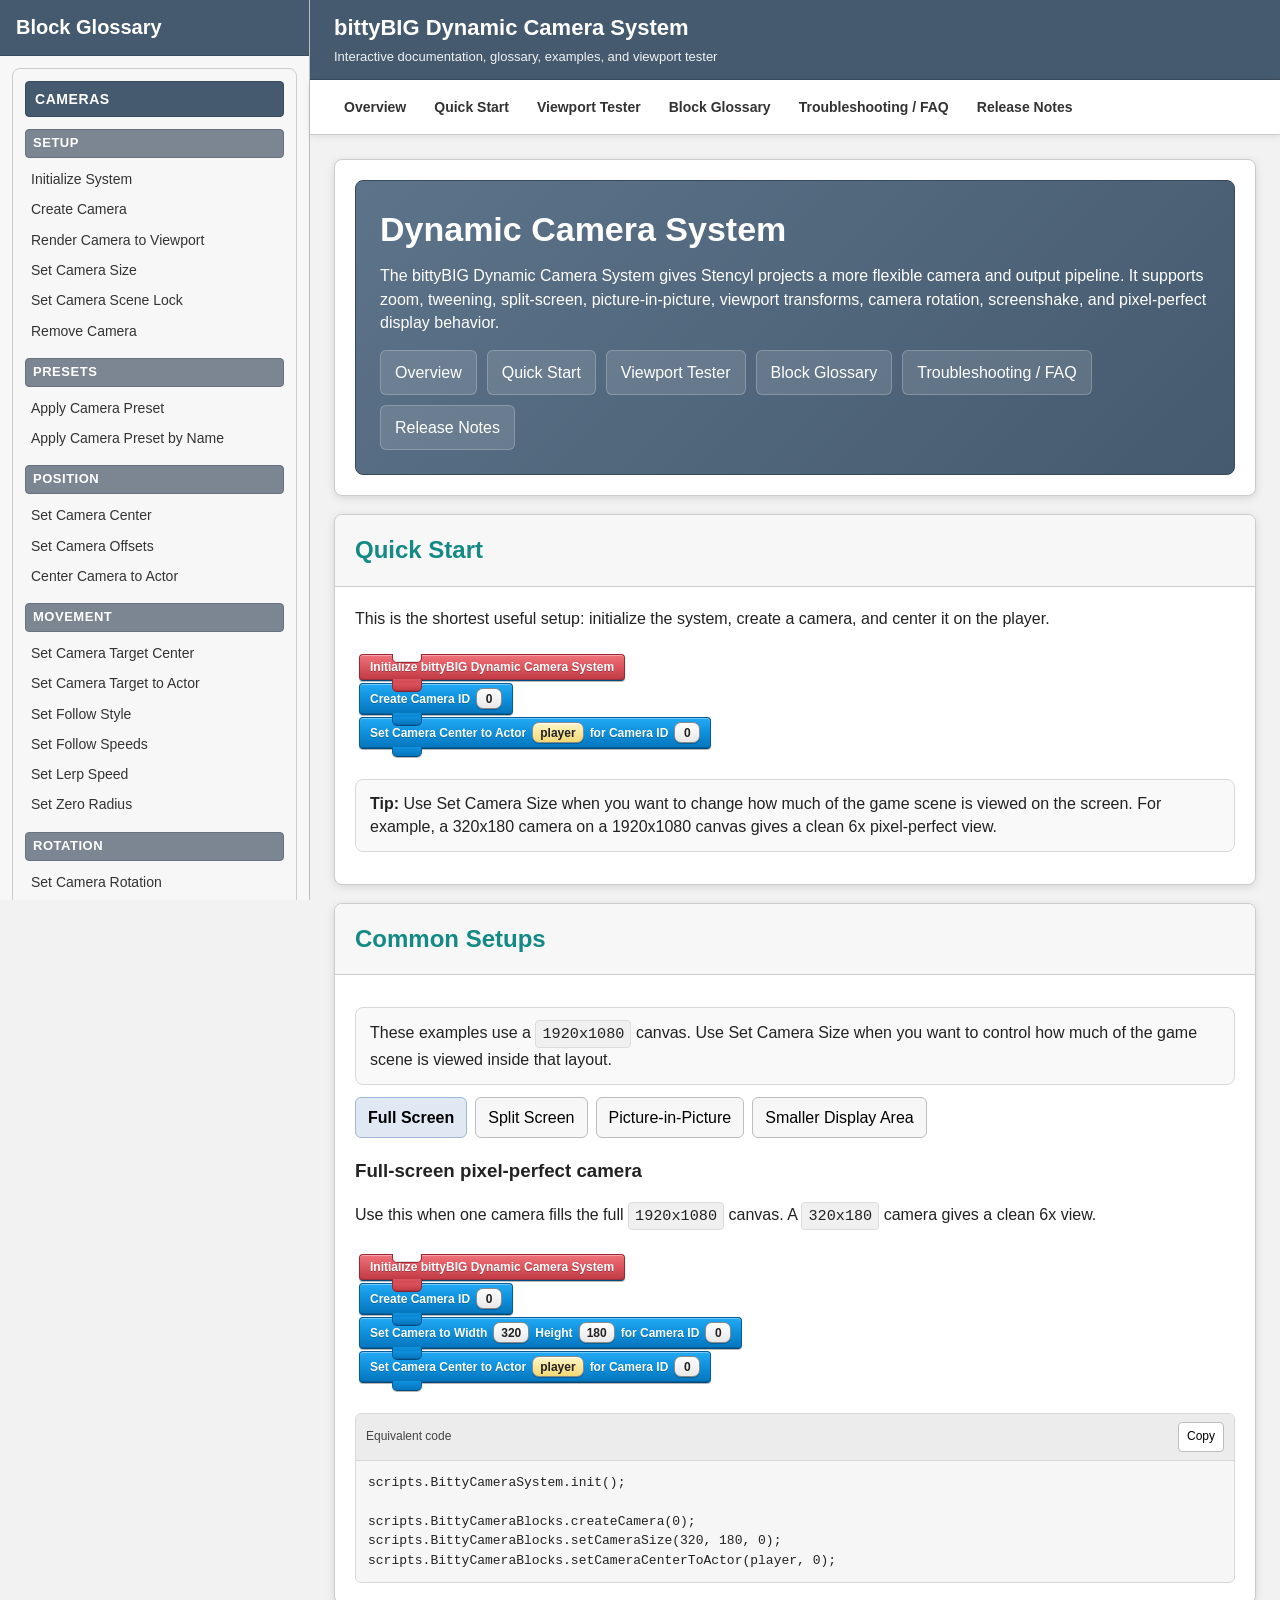
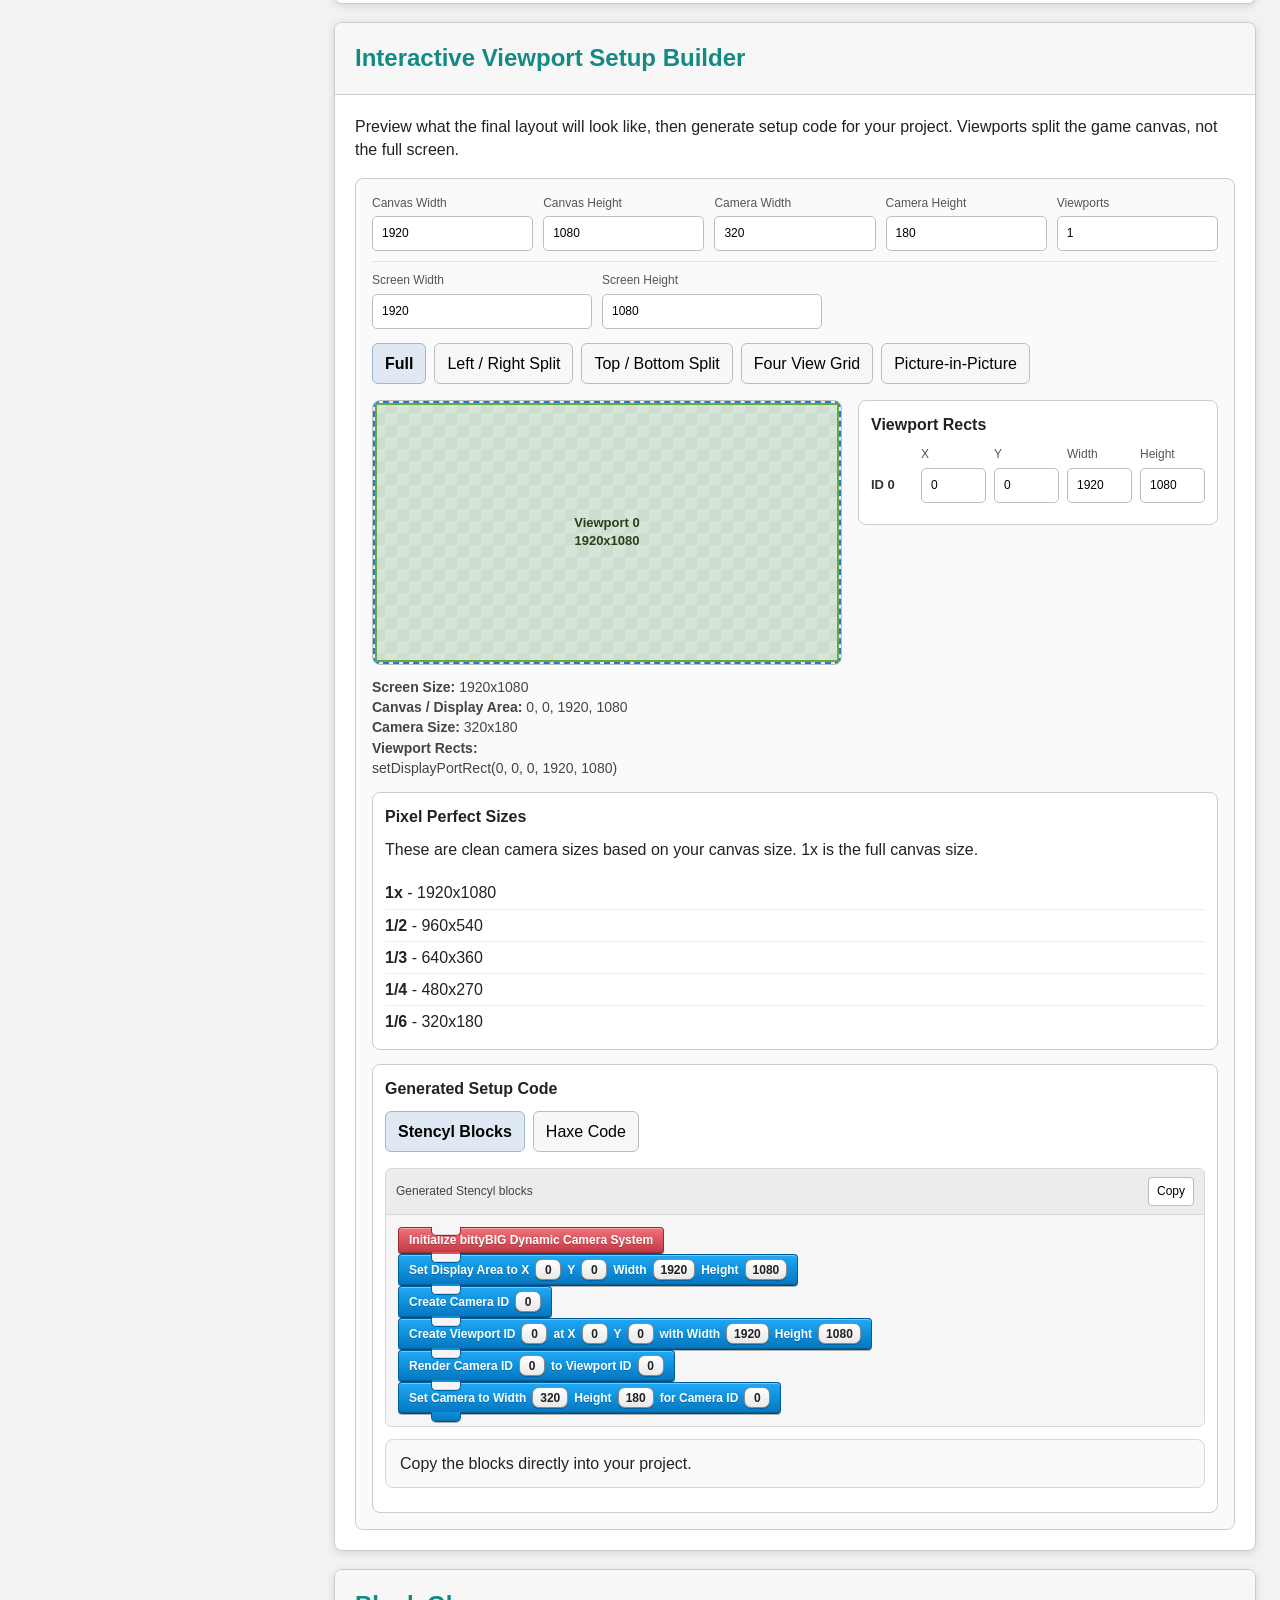
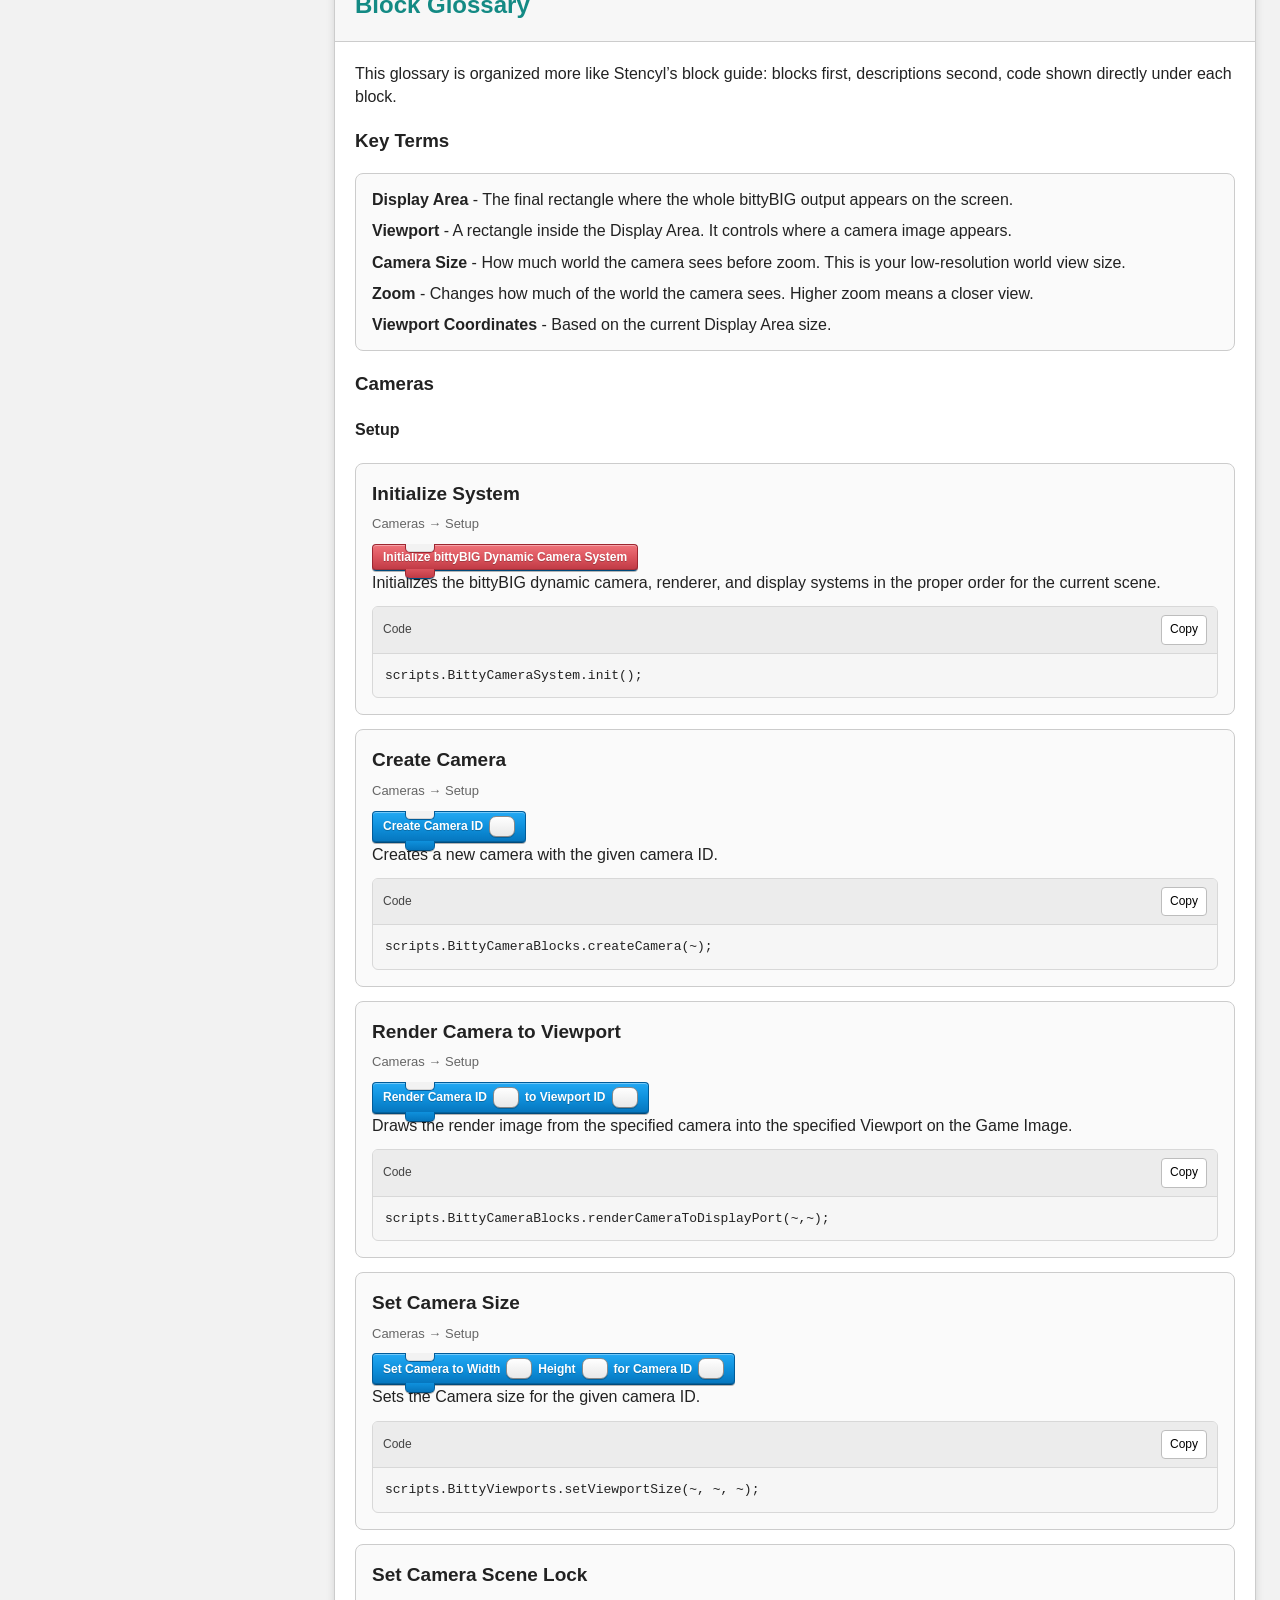
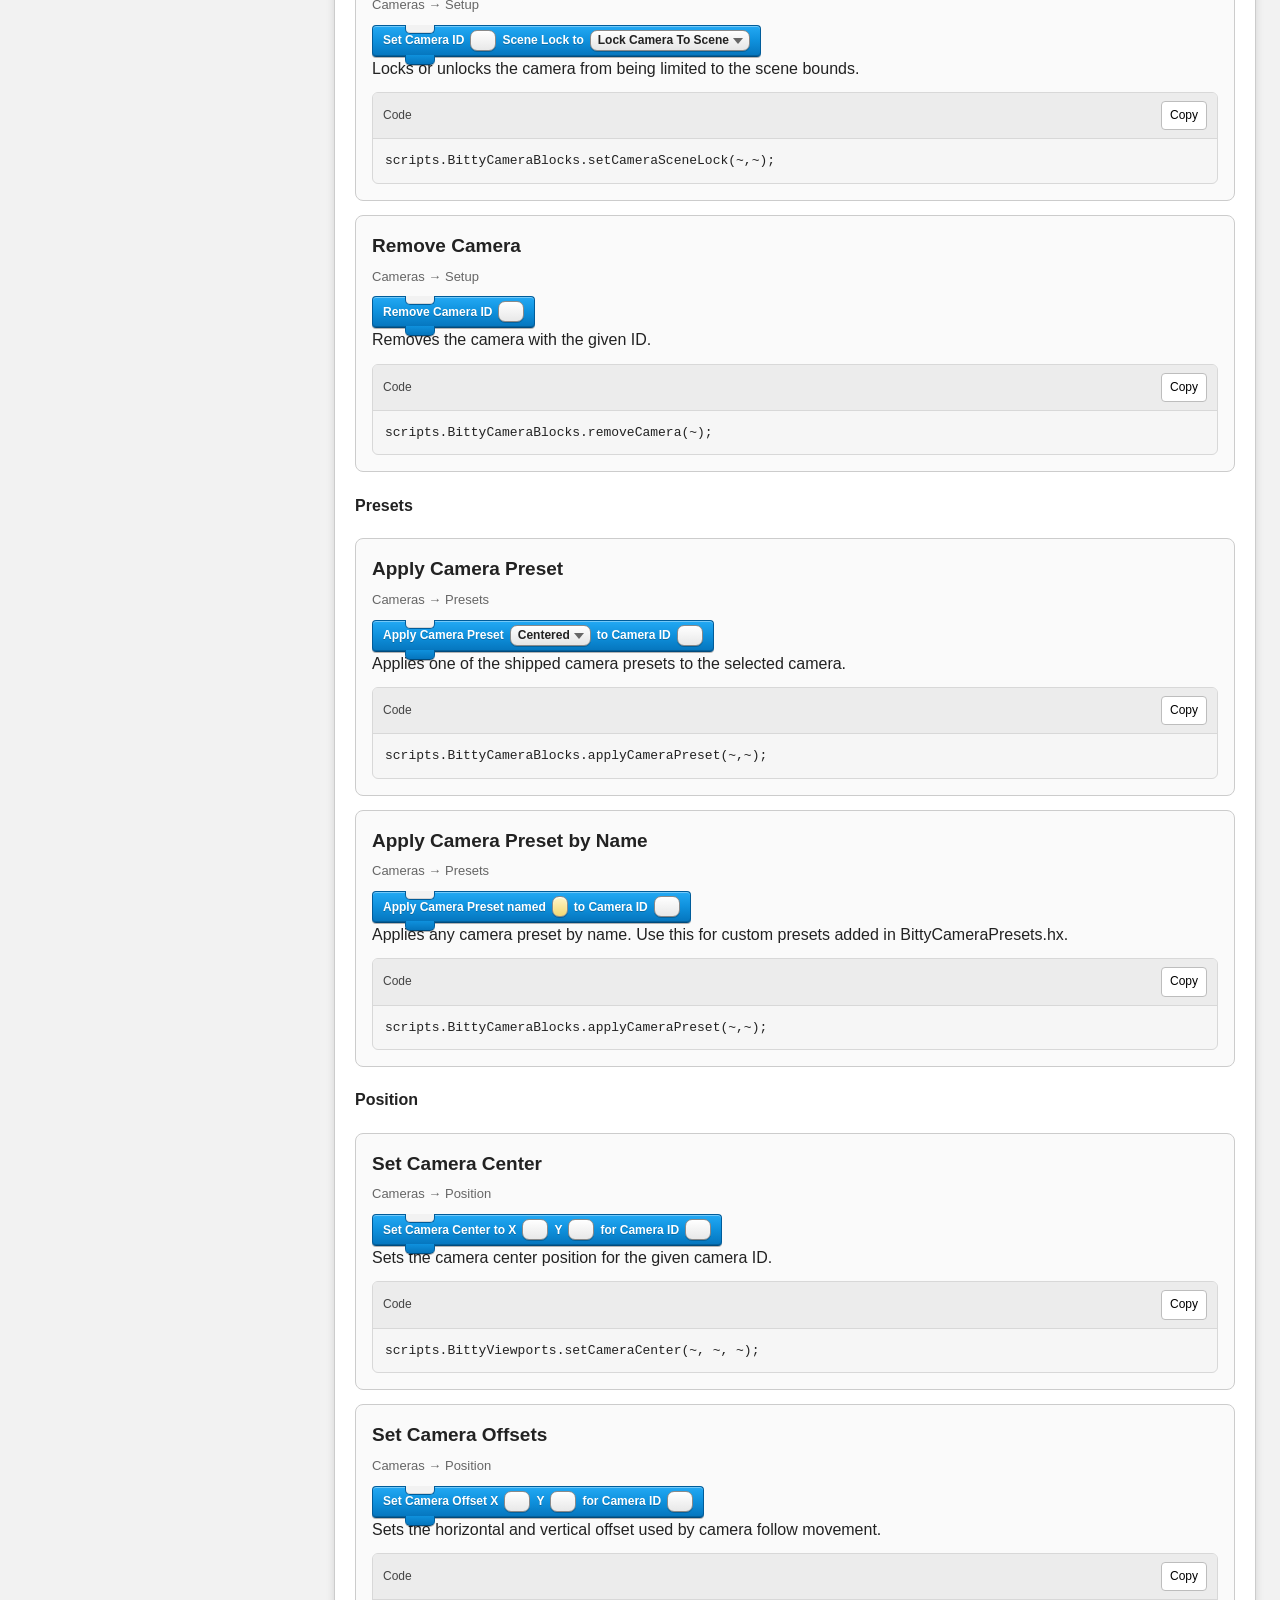
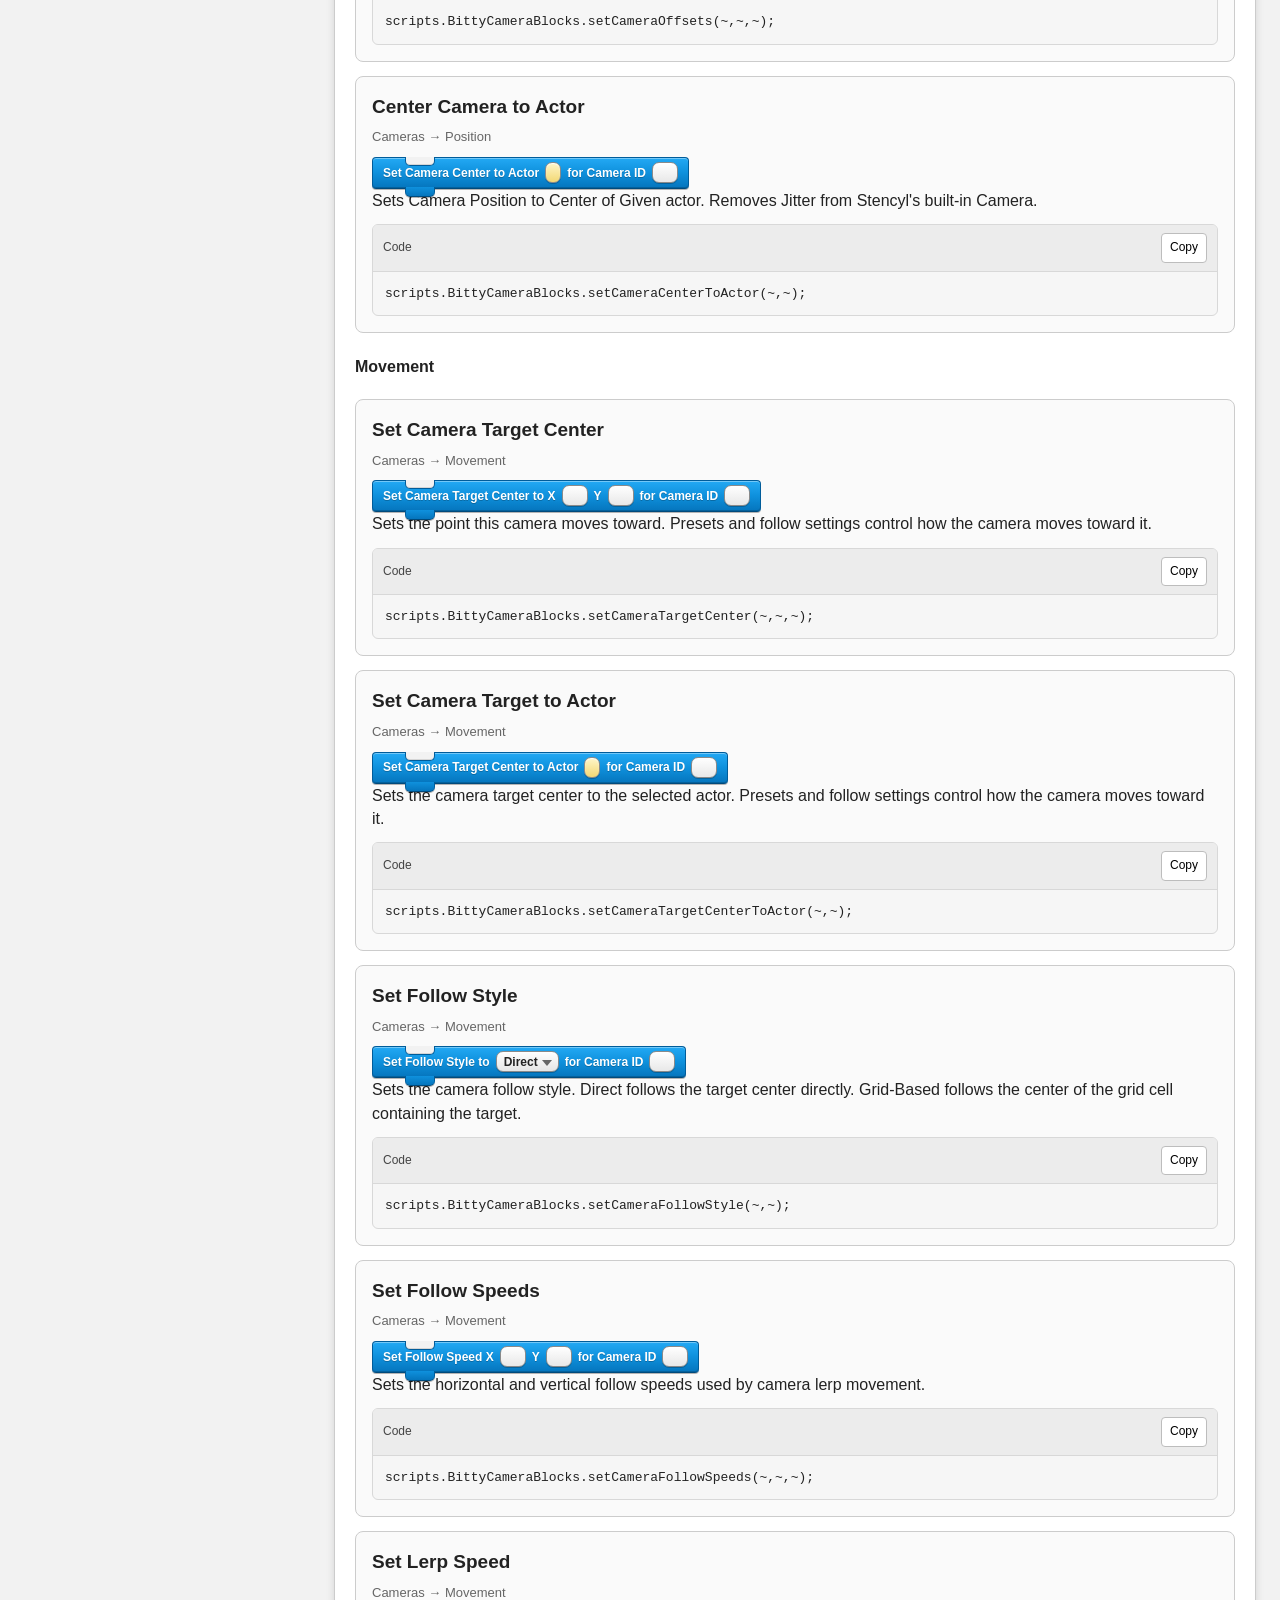
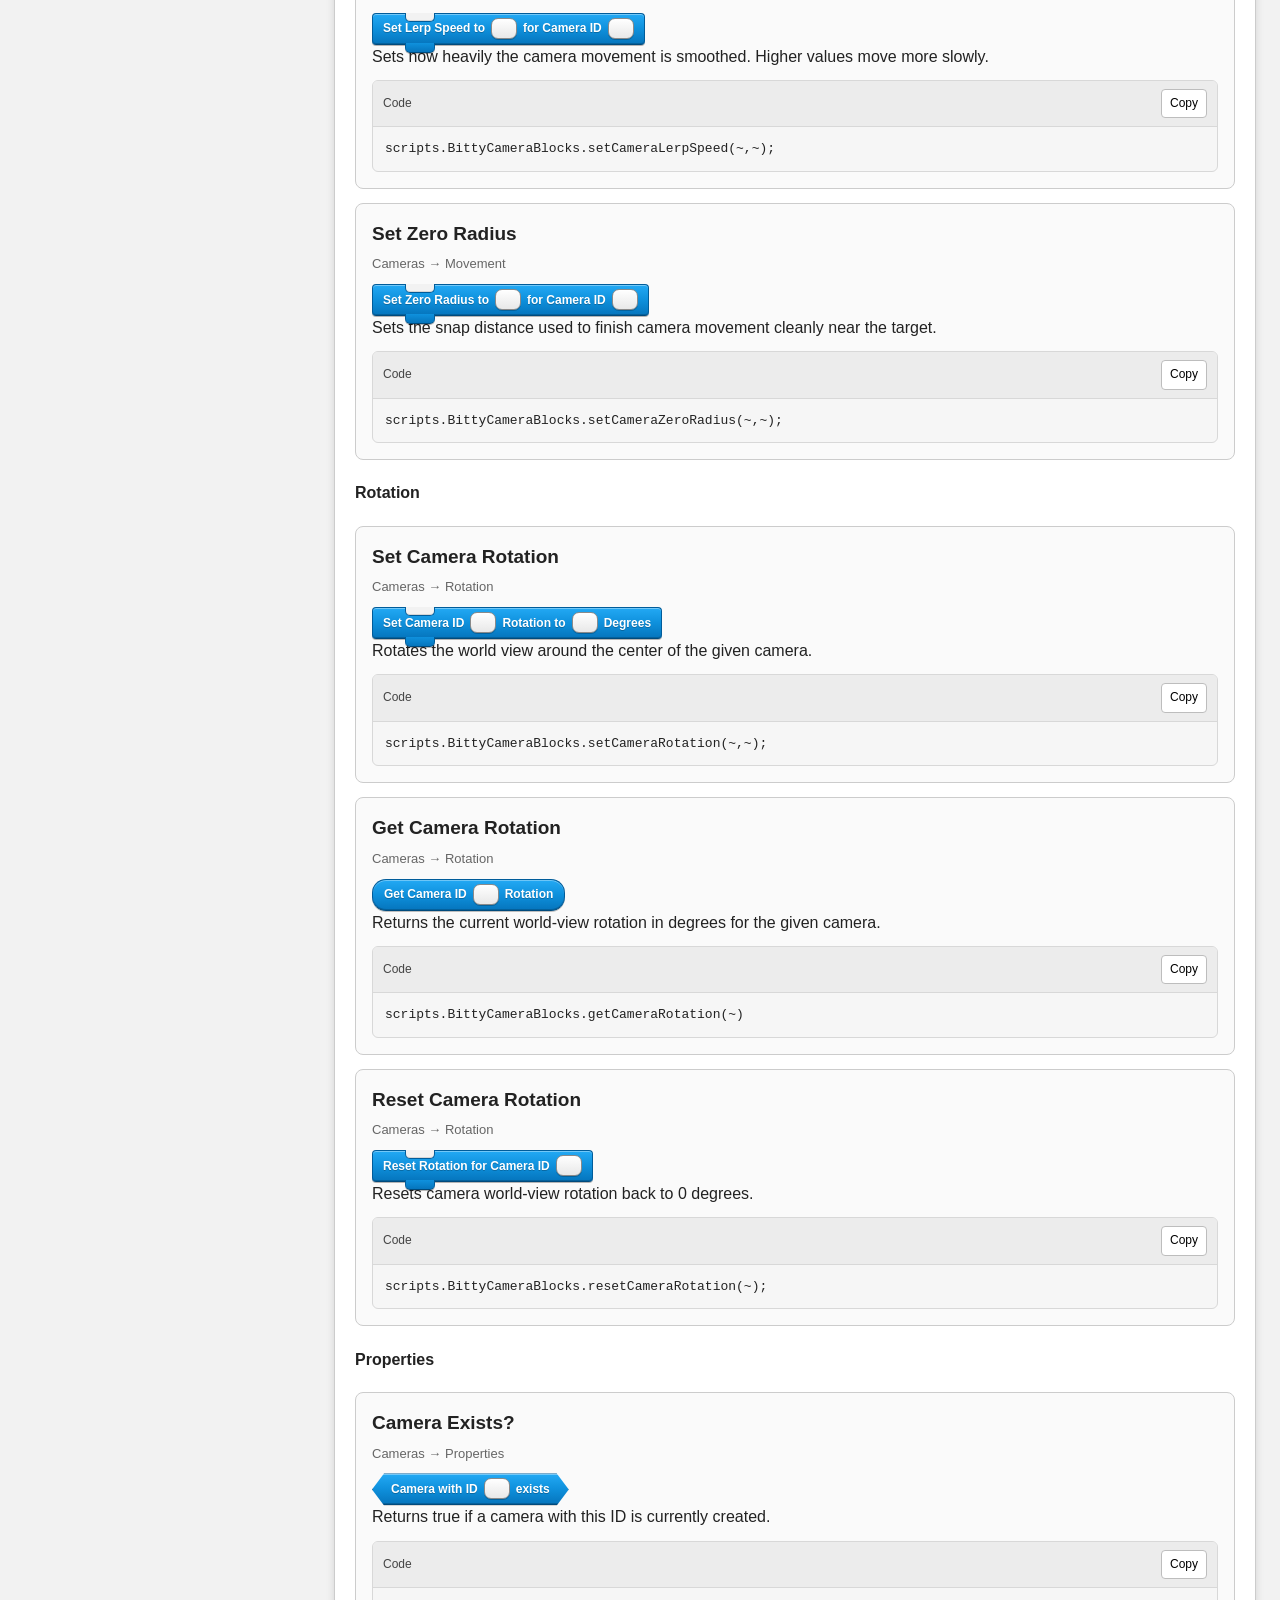
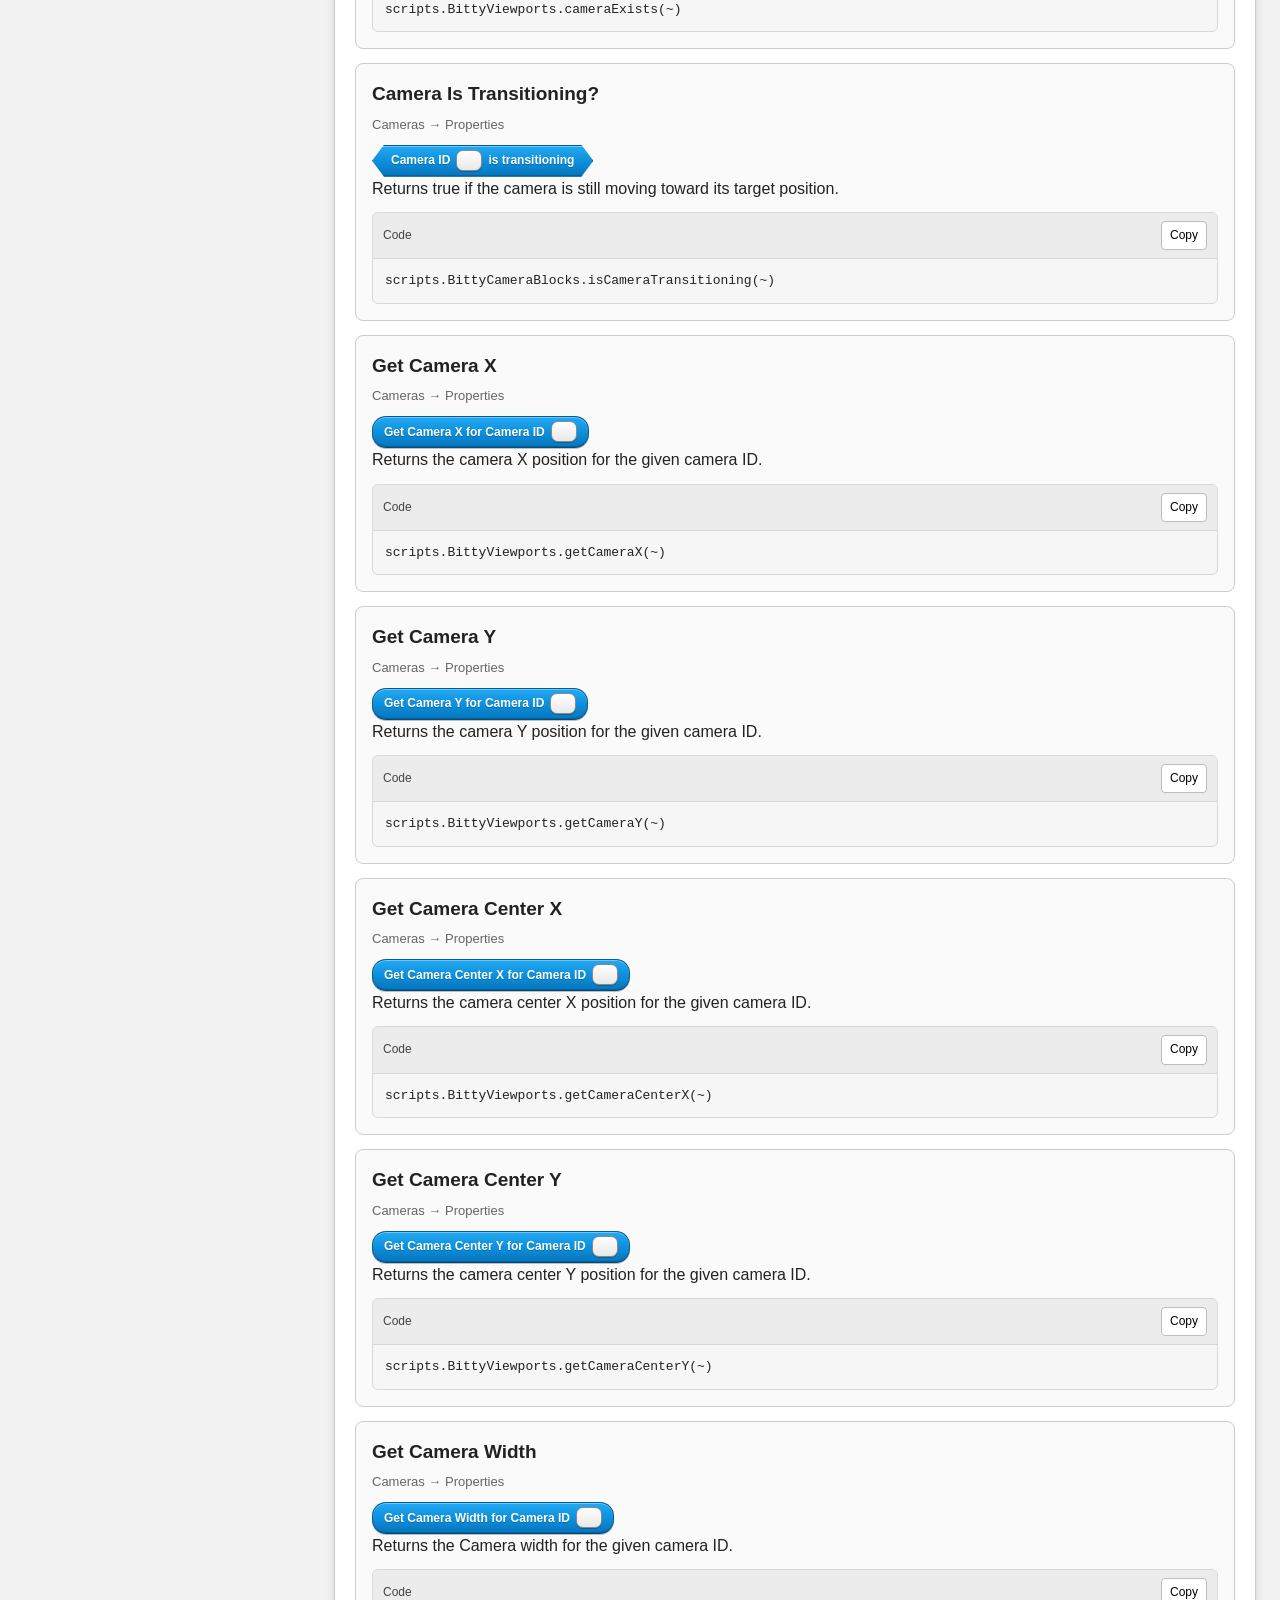
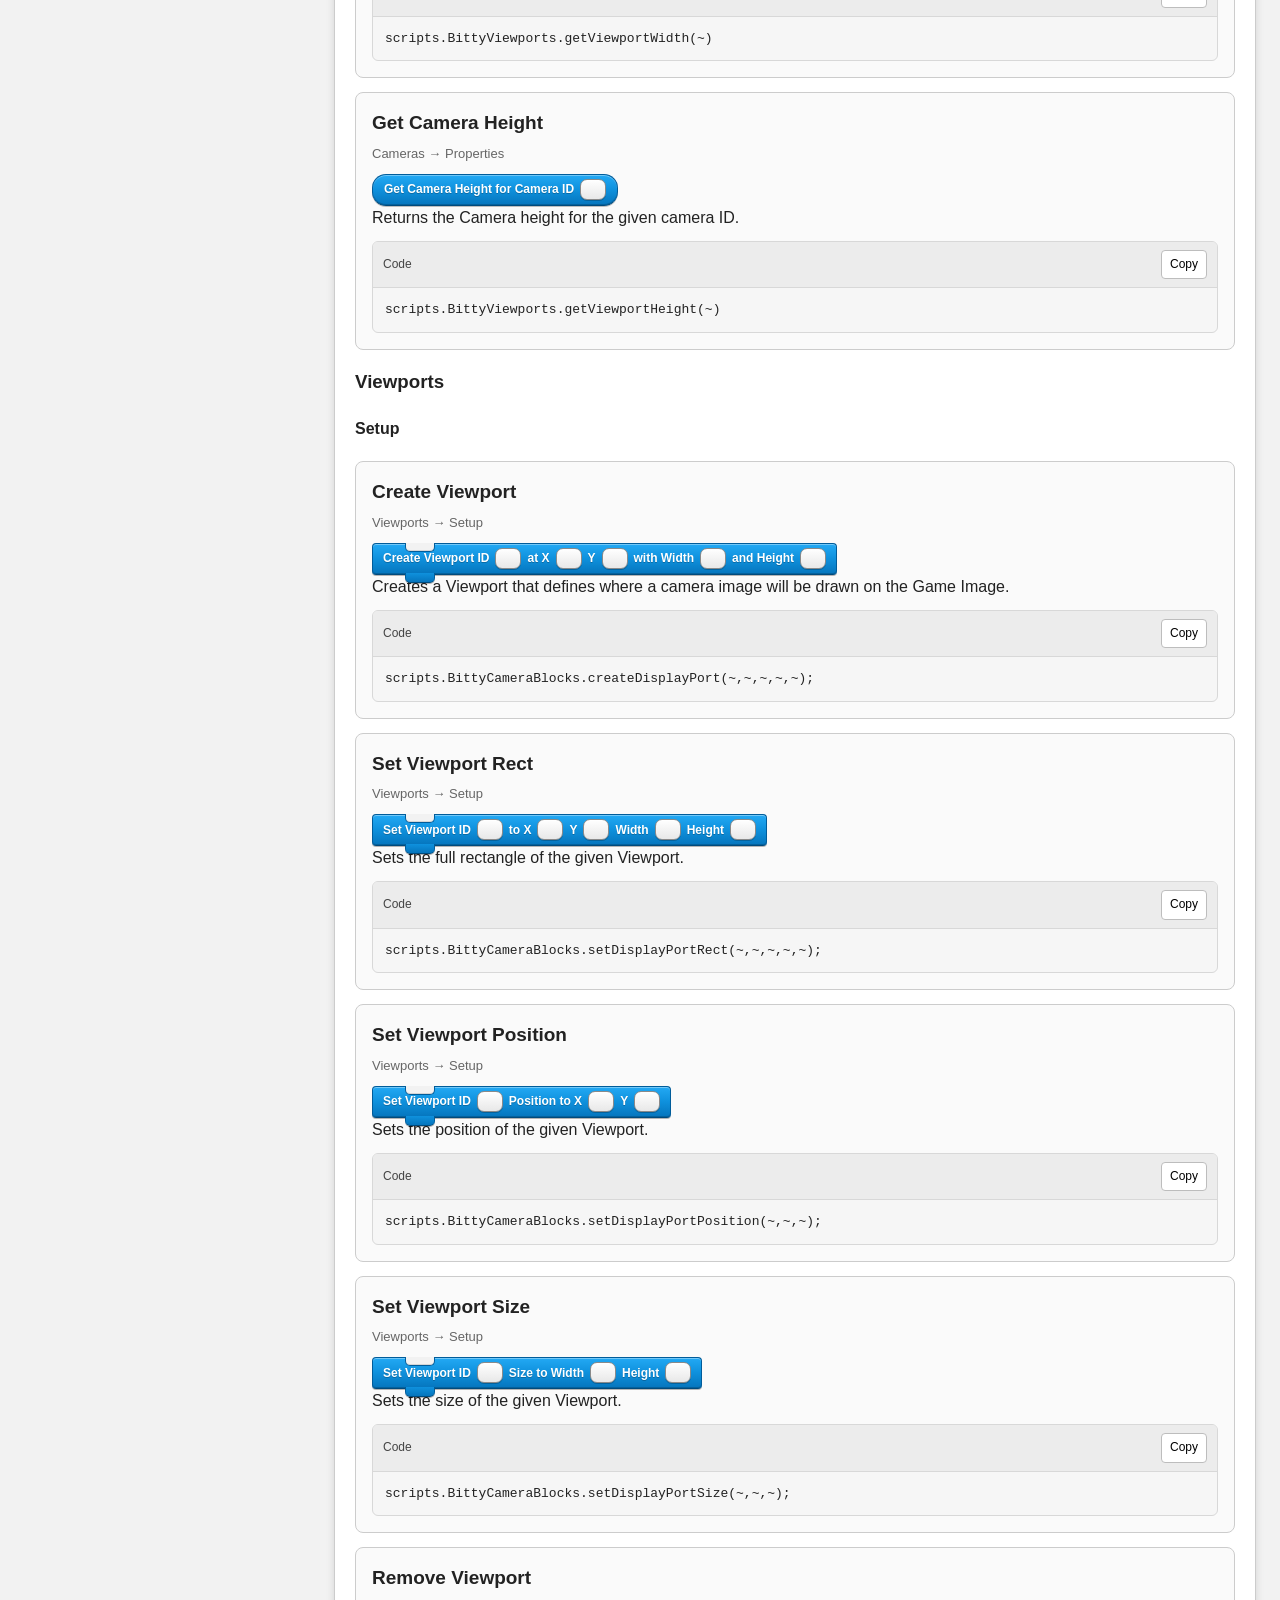
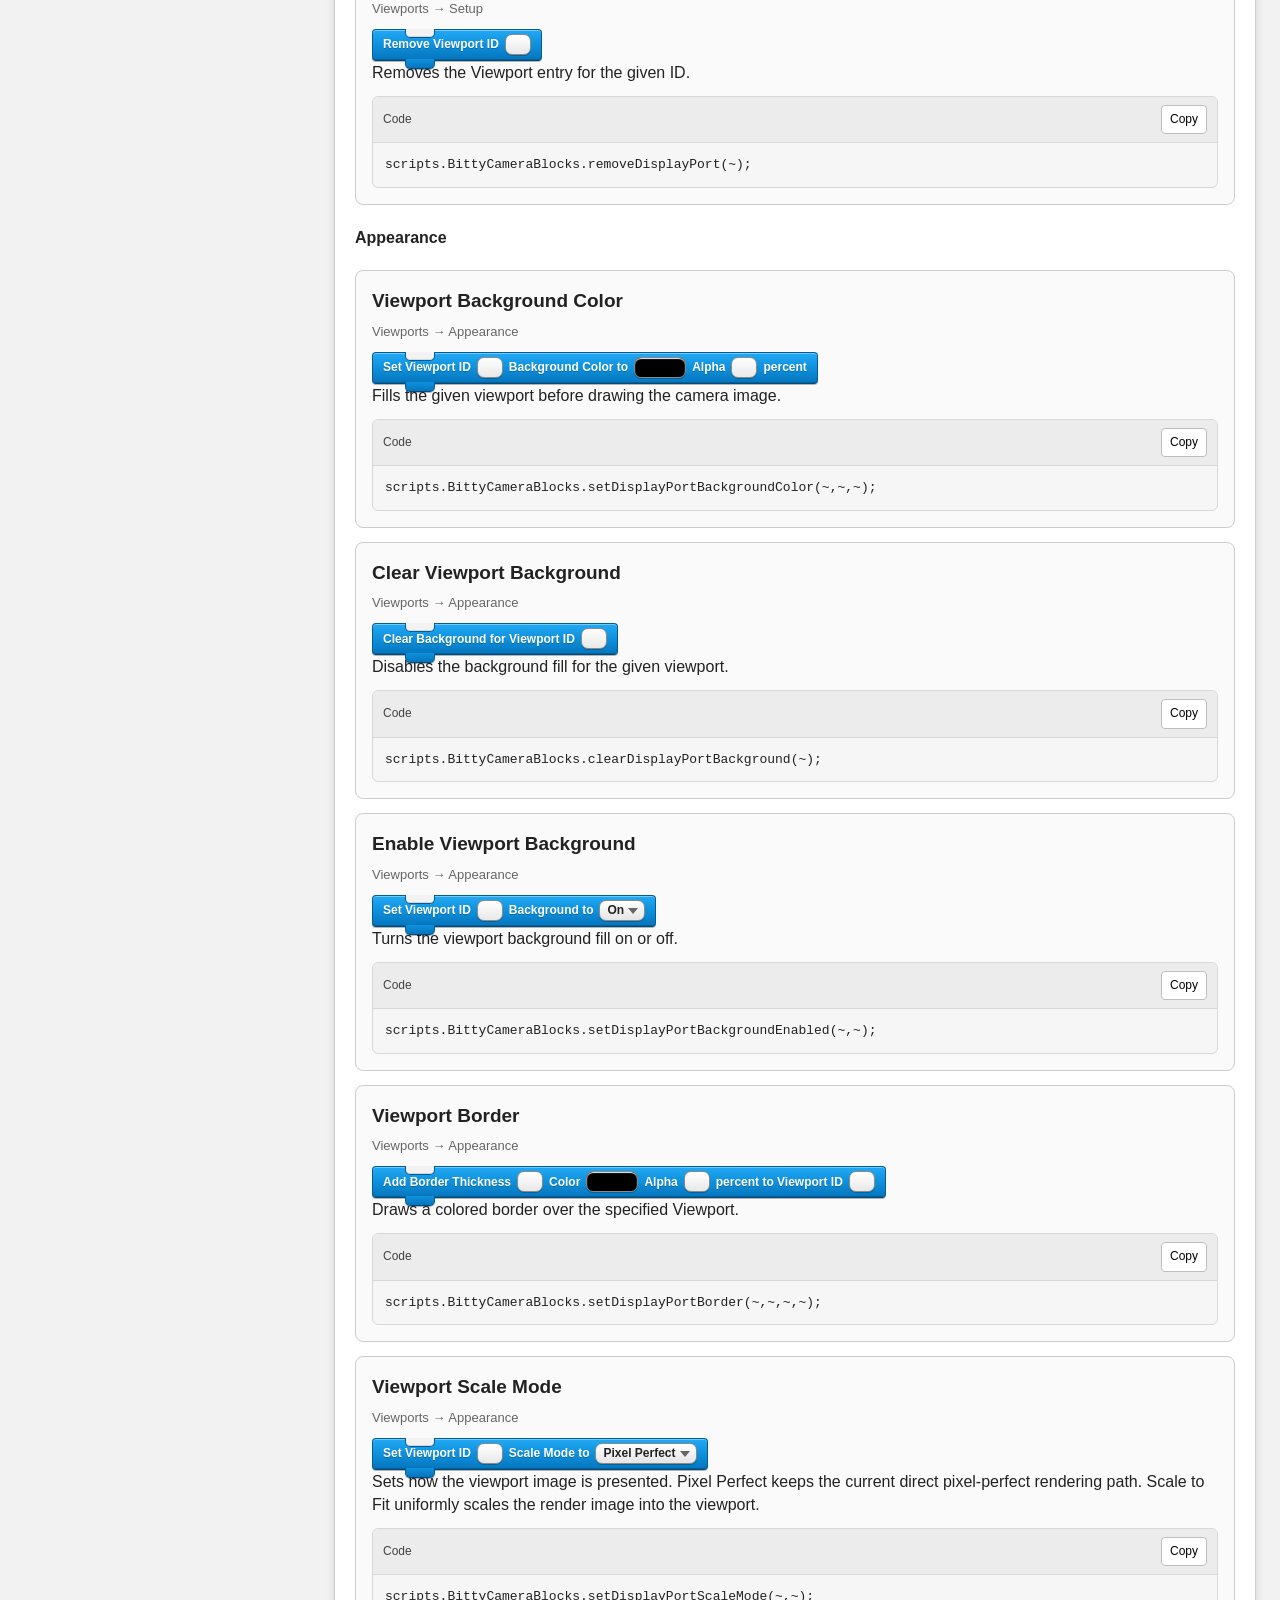
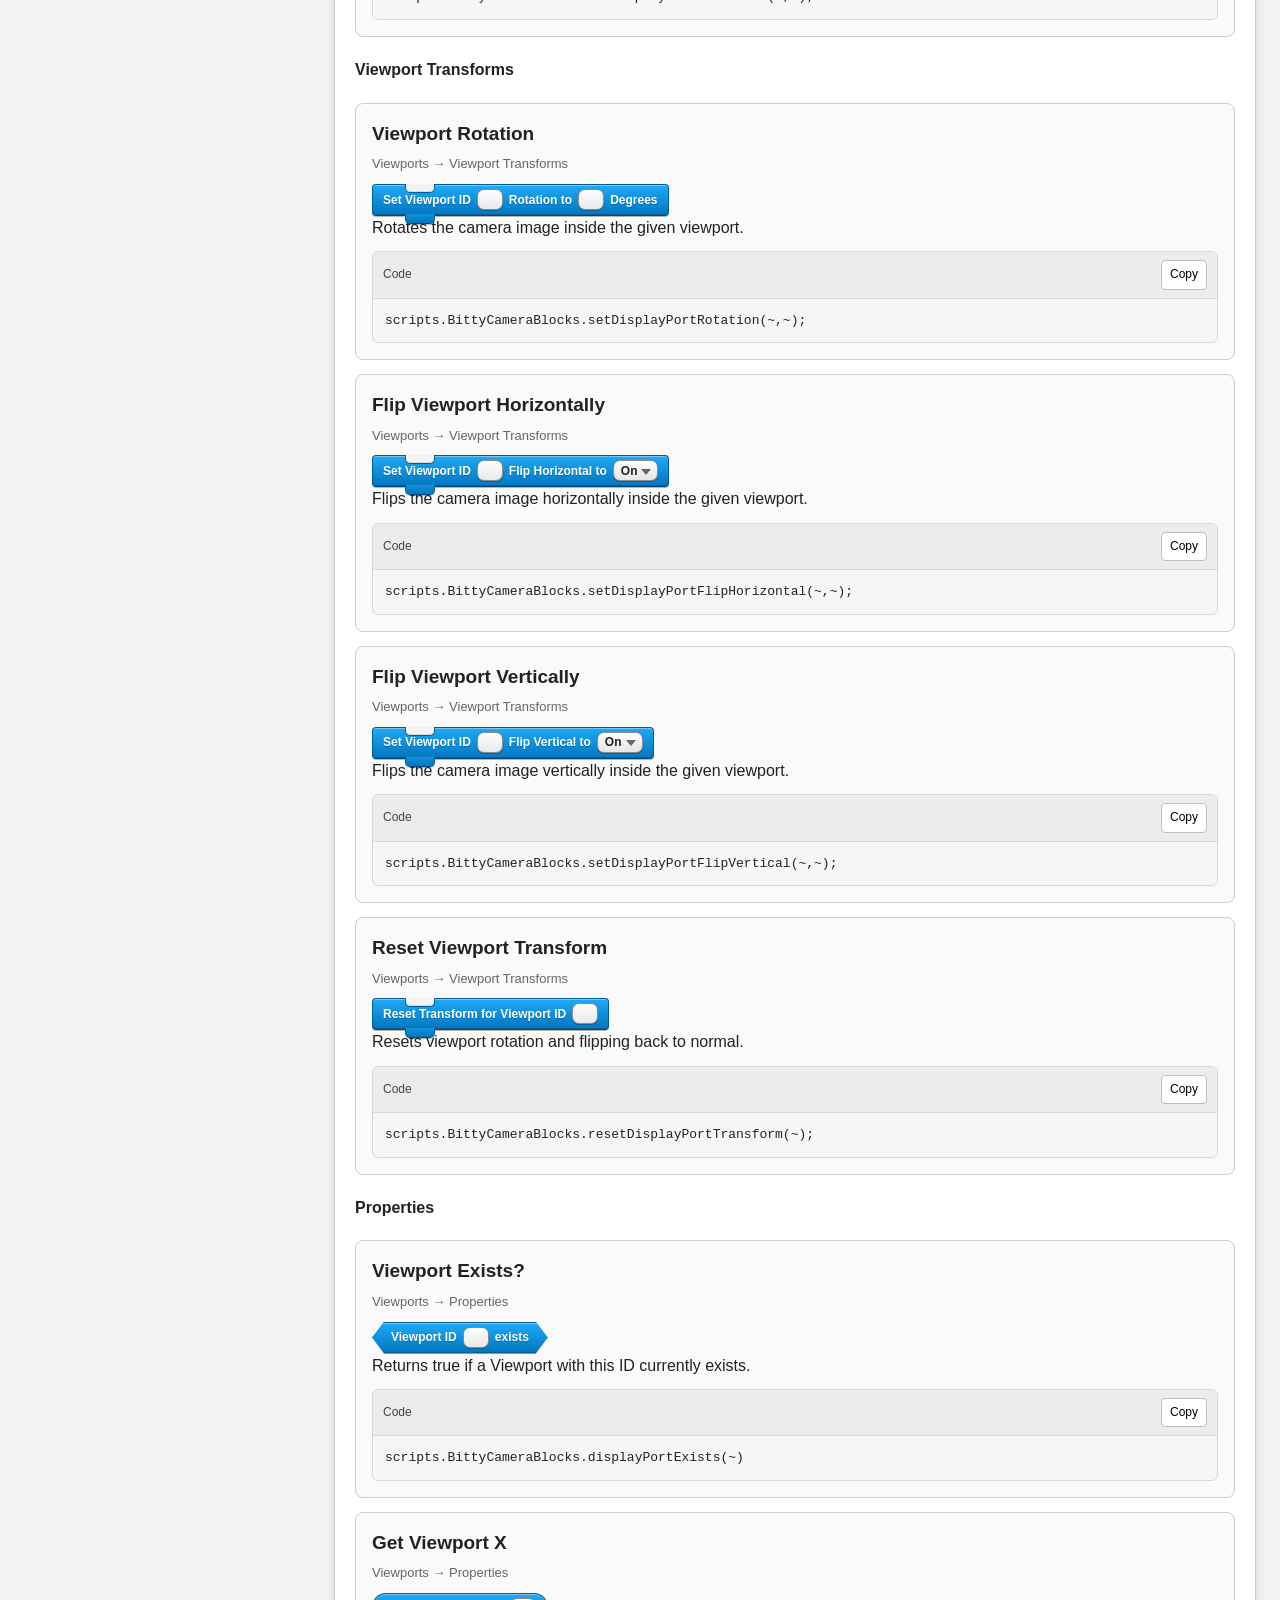
==== commit d720010b: "Update index.html" ====
--- a/index.html
+++ b/index.html
@@ -458,69 +458,207 @@
 		{
 			display: flex;
 			flex-direction: column;
-			gap: 8px;
+			align-items: flex-start;
+			gap: 2px;
 			margin: 10px 0 16px;
+			overflow-x: auto;
+			overflow-y: visible;
+			padding: 8px 10px 14px 4px;
 		}
 
 		.block-row
 		{
 			display: flex;
-			flex-wrap: wrap;
+			flex-wrap: nowrap;
+			align-items: center;
+			gap: 0;
+			min-width: max-content;
+			overflow: visible;
+		}
+
+		.st-block
+		{
+			--blockTop: #23a9f4;
+			--blockMid: #0f91dd;
+			--blockBottom: #0575bd;
+			--blockDark: #005c9a;
+			--blockCutout: #f2f2f2;
+
+			display: inline-flex;
+			flex-wrap: nowrap;
 			align-items: center;
 			gap: 6px;
-		}
-
-		.st-block
-		{
-			display: inline-flex;
-			flex-wrap: wrap;
-			align-items: center;
-			gap: 6px;
-			min-height: 34px;
-			padding: 7px 10px;
-			border-radius: 6px;
+			min-height: 27px;
+			padding: 4px 10px 5px;
 			color: #ffffff;
-			font-weight: bold;
-			font-size: 13px;
-			line-height: 1.15;
-			box-shadow: inset 0 1px 0 rgba(255,255,255,0.18), 0 1px 1px rgba(0,0,0,0.15);
+			font-family: Arial, Helvetica, sans-serif;
+			font-weight: 800;
+			font-size: 12px;
+			line-height: 1;
+			white-space: nowrap;
 			position: relative;
+			vertical-align: middle;
+			background: linear-gradient(to bottom, var(--blockTop) 0%, var(--blockMid) 48%, var(--blockBottom) 100%);
+			border: 1px solid var(--blockDark);
+			border-bottom-color: #004a7c;
+			border-radius: 4px;
+			text-shadow: 0 1px 0 rgba(0,0,0,0.22);
+			box-shadow:
+				inset 0 1px 0 rgba(255,255,255,0.36),
+				inset 0 -1px 0 rgba(0,0,0,0.18),
+				0 1px 0 rgba(0,0,0,0.28);
+		}
+
+		.block-stack .st-block
+		{
+			--blockCutout: #ffffff;
+		}
+
+		.generated-block-preview .st-block
+		{
+			--blockCutout: #f6f6f6;
+		}
+
+		.faq-block-image .st-block
+		{
+			--blockCutout: #fafafa;
 		}
 
 		.st-block::before
 		{
 			content: "";
 			position: absolute;
-			left: 10px;
-			top: -5px;
-			width: 18px;
-			height: 5px;
-			background: rgba(255,255,255,0.14);
-			border-radius: 4px 4px 0 0;
+			left: 32px;
+			top: -1px;
+			width: 28px;
+			height: 8px;
+			background: var(--blockCutout);
+			border-left: 1px solid var(--blockDark);
+			border-right: 1px solid var(--blockDark);
+			border-bottom: 1px solid var(--blockDark);
+			border-radius: 0 0 5px 5px;
+			box-shadow: inset 0 -1px 0 rgba(0,0,0,0.12);
+		}
+
+		.st-block::after
+		{
+			content: "";
+			position: absolute;
+			left: 32px;
+			bottom: -9px;
+			width: 28px;
+			height: 9px;
+			background: linear-gradient(to bottom, var(--blockMid) 0%, var(--blockBottom) 100%);
+			border-left: 1px solid var(--blockDark);
+			border-right: 1px solid var(--blockDark);
+			border-bottom: 1px solid #004a7c;
+			border-radius: 0 0 5px 5px;
+			box-shadow: 0 1px 0 rgba(0,0,0,0.28);
+		}
+
+
+		/* When command blocks are stacked, the upper block's bottom connector should appear inside the lower block's top notch. */
+		.block-stack .block-row + .block-row .st-block::before
+		{
+			background: linear-gradient(to bottom, #0f91dd 0%, #0575bd 100%);
+			border-left-color: #005c9a;
+			border-right-color: #005c9a;
+			border-bottom-color: #004a7c;
+		}
+
+		.block-stack .block-row:has(.st-block.blue) + .block-row .st-block::before
+		{
+			background: linear-gradient(to bottom, #0f91dd 0%, #0575bd 100%);
+			border-left-color: #005c9a;
+			border-right-color: #005c9a;
+			border-bottom-color: #004a7c;
+		}
+
+		.block-stack .block-row:has(.st-block.red) + .block-row .st-block::before
+		{
+			background: linear-gradient(to bottom, #dc555e 0%, #bf3944 100%);
+			border-left-color: #9d2630;
+			border-right-color: #9d2630;
+			border-bottom-color: #862029;
+		}
+
+		.block-stack .block-row:has(.st-block.green) + .block-row .st-block::before
+		{
+			background: linear-gradient(to bottom, #75ad42 0%, #5e9230 100%);
+			border-left-color: #4e7b27;
+			border-right-color: #4e7b27;
+			border-bottom-color: #3f681e;
+		}
+
+		.block-stack .block-row:has(.st-block.gray) + .block-row .st-block::before
+		{
+			background: linear-gradient(to bottom, #808b97 0%, #66717e 100%);
+			border-left-color: #53606c;
+			border-right-color: #53606c;
+			border-bottom-color: #45515c;
 		}
 
 		.st-block.blue
 		{
-			background: linear-gradient(#2798ee, #1f7dcc);
-			border: 1px solid #1569aa;
+			--blockTop: #23a9f4;
+			--blockMid: #0f91dd;
+			--blockBottom: #0575bd;
+			--blockDark: #005c9a;
 		}
 
 		.st-block.red
 		{
-			background: linear-gradient(#e66b73, #d24d57);
-			border: 1px solid #b63b44;
+			--blockTop: #ef737a;
+			--blockMid: #dc555e;
+			--blockBottom: #bf3944;
+			--blockDark: #9d2630;
 		}
 
 		.st-block.green
 		{
-			background: linear-gradient(#8dc45a, #73a742);
-			border: 1px solid #5e8d32;
+			--blockTop: #93cc5d;
+			--blockMid: #75ad42;
+			--blockBottom: #5e9230;
+			--blockDark: #4e7b27;
 		}
 
 		.st-block.gray
 		{
-			background: linear-gradient(#8f98a3, #7c8692);
-			border: 1px solid #67727e;
+			--blockTop: #9aa4af;
+			--blockMid: #808b97;
+			--blockBottom: #66717e;
+			--blockDark: #53606c;
+		}
+
+		.st-block.reporter
+		{
+			min-height: 24px;
+			padding: 4px 11px 5px;
+			border-radius: 14px;
+			box-shadow:
+				inset 0 1px 0 rgba(255,255,255,0.34),
+				inset 0 -1px 0 rgba(0,0,0,0.18),
+				0 1px 0 rgba(0,0,0,0.24);
+		}
+
+		.st-block.reporter::before,
+		.st-block.reporter::after
+		{
+			content: none;
+		}
+
+		.st-block.boolean
+		{
+			min-height: 25px;
+			padding: 4px 18px 5px;
+			border-radius: 0;
+			clip-path: polygon(12px 0, calc(100% - 12px) 0, 100% 50%, calc(100% - 12px) 100%, 12px 100%, 0 50%);
+		}
+
+		.st-block.boolean::before,
+		.st-block.boolean::after
+		{
+			content: none;
 		}
 
 		.st-input,
@@ -530,42 +668,85 @@
 			display: inline-flex;
 			align-items: center;
 			justify-content: center;
-			min-height: 22px;
-			padding: 2px 8px;
-			border-radius: 11px;
-			font-weight: bold;
-			color: #333333;
-			border: 1px solid rgba(0,0,0,0.18);
-			box-shadow: inset 0 1px 0 rgba(255,255,255,0.65);
+			min-height: 21px;
+			padding: 1px 7px;
+			border-radius: 7px;
+			font-weight: 800;
+			color: #222222;
+			border: 1px solid #8a8a8a;
+			box-shadow:
+				inset 0 1px 1px rgba(255,255,255,0.95),
+				0 1px 0 rgba(0,0,0,0.22);
+			vertical-align: middle;
+			text-shadow: none;
+			white-space: nowrap;
 		}
 
 		.st-input
 		{
 			min-width: 26px;
-			background: linear-gradient(#ffffff, #e9eef4);
+			background: linear-gradient(#ffffff, #e8e8e8);
 		}
 
 		.st-dropdown
 		{
-			background: linear-gradient(#fefefe, #dfe6ee);
-			padding-right: 18px;
+			min-width: 36px;
+			background: linear-gradient(#ffffff, #e5e5e5);
+			padding-right: 20px;
 			position: relative;
 		}
 
 		.st-dropdown::after
 		{
-			content: "▼";
-			font-size: 9px;
+			content: "";
 			position: absolute;
 			right: 6px;
 			top: 50%;
-			transform: translateY(-48%);
-			color: #444444;
+			transform: translateY(-35%);
+			width: 0;
+			height: 0;
+			border-left: 5px solid transparent;
+			border-right: 5px solid transparent;
+			border-top: 6px solid #666666;
 		}
 
 		.st-text
 		{
-			background: linear-gradient(#fff3bf, #ffe08a);
+			background: linear-gradient(#fff6c9, #f3d874);
+		}
+
+		.st-input .st-block.reporter,
+		.st-dropdown .st-block.reporter,
+		.st-text .st-block.reporter
+		{
+			margin: -2px -6px;
+		}
+
+		.st-input:has(.st-block.reporter),
+		.st-dropdown:has(.st-block.reporter),
+		.st-text:has(.st-block.reporter)
+		{
+			padding: 0;
+			border: 0;
+			background: transparent;
+			box-shadow: none;
+			min-width: 0;
+		}
+
+		.generated-block-preview,
+		.faq-block-image
+		{
+			overflow-x: auto;
+			overflow-y: visible;
+			padding-bottom: 10px;
+		}
+
+		.generated-block-preview .block-row,
+		.faq-block-image.block-row,
+		.faq-block-image .block-row
+		{
+			flex-wrap: nowrap;
+			min-width: max-content;
 		}
 
 		.block-card
@@ -1495,8 +1676,6 @@
 <p><strong>Viewport Coordinates</strong> - Based on the current Display Area size.</p>
 </div>
 </div>
-
-
 <div>
 <h3 id="cat-cameras">Cameras</h3>
 <h4>Setup</h4>
@@ -1850,7 +2029,7 @@
 <h3>Get Camera Rotation</h3>
 <div class="block-meta">Cameras → Rotation</div>
 <div class="block-row">
-<div class="st-block blue">
+<div class="st-block blue reporter">
 											Get Camera ID <span class="st-input"></span> Rotation
 										</div>
 </div>
@@ -1889,7 +2068,7 @@
 <h3>Camera Exists?</h3>
 <div class="block-meta">Cameras → Properties</div>
 <div class="block-row">
-<div class="st-block blue">
+<div class="st-block blue boolean">
 											Camera with ID <span class="st-input"></span> exists
 										</div>
 </div>
@@ -1908,7 +2087,7 @@
 <h3>Camera Is Transitioning?</h3>
 <div class="block-meta">Cameras → Properties</div>
 <div class="block-row">
-<div class="st-block blue">
+<div class="st-block blue boolean">
 											Camera ID <span class="st-input"></span> is transitioning
 										</div>
 </div>
@@ -1927,7 +2106,7 @@
 <h3>Get Camera X</h3>
 <div class="block-meta">Cameras → Properties</div>
 <div class="block-row">
-<div class="st-block blue">
+<div class="st-block blue reporter">
 											Get Camera X for Camera ID <span class="st-input"></span>
 </div>
 </div>
@@ -1946,7 +2125,7 @@
 <h3>Get Camera Y</h3>
 <div class="block-meta">Cameras → Properties</div>
 <div class="block-row">
-<div class="st-block blue">
+<div class="st-block blue reporter">
 											Get Camera Y for Camera ID <span class="st-input"></span>
 </div>
 </div>
@@ -1965,7 +2144,7 @@
 <h3>Get Camera Center X</h3>
 <div class="block-meta">Cameras → Properties</div>
 <div class="block-row">
-<div class="st-block blue">
+<div class="st-block blue reporter">
 											Get Camera Center X for Camera ID <span class="st-input"></span>
 </div>
 </div>
@@ -1984,7 +2163,7 @@
 <h3>Get Camera Center Y</h3>
 <div class="block-meta">Cameras → Properties</div>
 <div class="block-row">
-<div class="st-block blue">
+<div class="st-block blue reporter">
 											Get Camera Center Y for Camera ID <span class="st-input"></span>
 </div>
 </div>
@@ -2003,7 +2182,7 @@
 <h3>Get Camera Width</h3>
 <div class="block-meta">Cameras → Properties</div>
 <div class="block-row">
-<div class="st-block blue">
+<div class="st-block blue reporter">
 											Get Camera Width for Camera ID <span class="st-input"></span>
 </div>
 </div>
@@ -2022,7 +2201,7 @@
 <h3>Get Camera Height</h3>
 <div class="block-meta">Cameras → Properties</div>
 <div class="block-row">
-<div class="st-block blue">
+<div class="st-block blue reporter">
 											Get Camera Height for Camera ID <span class="st-input"></span>
 </div>
 </div>
@@ -2312,7 +2491,7 @@
 <h3>Viewport Exists?</h3>
 <div class="block-meta">Viewports → Properties</div>
 <div class="block-row">
-<div class="st-block blue">
+<div class="st-block blue boolean">
 											Viewport ID <span class="st-input"></span> exists
 										</div>
 </div>
@@ -2331,7 +2510,7 @@
 <h3>Get Viewport X</h3>
 <div class="block-meta">Viewports → Properties</div>
 <div class="block-row">
-<div class="st-block blue">
+<div class="st-block blue reporter">
 											Get Viewport X for ID <span class="st-input"></span>
 </div>
 </div>
@@ -2350,7 +2529,7 @@
 <h3>Get Viewport Y</h3>
 <div class="block-meta">Viewports → Properties</div>
 <div class="block-row">
-<div class="st-block blue">
+<div class="st-block blue reporter">
 											Get Viewport Y for ID <span class="st-input"></span>
 </div>
 </div>
@@ -2369,7 +2548,7 @@
 <h3>Get Viewport Width</h3>
 <div class="block-meta">Viewports → Properties</div>
 <div class="block-row">
-<div class="st-block blue">
+<div class="st-block blue reporter">
 											Get Viewport Width for ID <span class="st-input"></span>
 </div>
 </div>
@@ -2388,7 +2567,7 @@
 <h3>Get Viewport Height</h3>
 <div class="block-meta">Viewports → Properties</div>
 <div class="block-row">
-<div class="st-block blue">
+<div class="st-block blue reporter">
 											Get Viewport Height for ID <span class="st-input"></span>
 </div>
 </div>
@@ -2524,7 +2703,7 @@
 <h3>Has Background Image?</h3>
 <div class="block-meta">Display → Background</div>
 <div class="block-row">
-<div class="st-block blue">
+<div class="st-block blue boolean">
 											Has Background Image
 										</div>
 </div>
@@ -2544,7 +2723,7 @@
 <h3>Get Display Area X</h3>
 <div class="block-meta">Display → Properties</div>
 <div class="block-row">
-<div class="st-block blue">
+<div class="st-block blue reporter">
 											Get Display Area X
 										</div>
 </div>
@@ -2563,7 +2742,7 @@
 <h3>Get Display Area Y</h3>
 <div class="block-meta">Display → Properties</div>
 <div class="block-row">
-<div class="st-block blue">
+<div class="st-block blue reporter">
 											Get Display Area Y
 										</div>
 </div>
@@ -2582,7 +2761,7 @@
 <h3>Get Display Area Width</h3>
 <div class="block-meta">Display → Properties</div>
 <div class="block-row">
-<div class="st-block blue">
+<div class="st-block blue reporter">
 											Get Display Area Width
 										</div>
 </div>
@@ -2601,7 +2780,7 @@
 <h3>Get Display Area Height</h3>
 <div class="block-meta">Display → Properties</div>
 <div class="block-row">
-<div class="st-block blue">
+<div class="st-block blue reporter">
 											Get Display Area Height
 										</div>
 </div>
@@ -2679,7 +2858,7 @@
 <h3>Get Camera Zoom</h3>
 <div class="block-meta">Effects → Zoom</div>
 <div class="block-row">
-<div class="st-block blue">
+<div class="st-block blue reporter">
 											Get Camera Zoom for Camera ID <span class="st-input"></span>
 </div>
 </div>
@@ -2772,7 +2951,6 @@
 </div>
 </div>
 </div>
-
 </div>
 </section>
 <section class="section doc-section" data-search="troubleshooting faq beginner common problems initialize scene viewport too large too small wrong scale wrong size split screen camera zoom background" id="troubleshooting">
@@ -2784,67 +2962,57 @@
 	These are the common first-time problems and quick fixes. Start here when something looks wrong before digging into the deep technical cave. The cave has bats. Probably Haxe bats.
 </p>
 <div class="faq-list">
-	<div class="faq-item">
-		<p class="faq-line"><span class="faq-label">Problem:</span> Nothing appears, or the camera system acts like it does not exist.</p>
-		<div class="block-row faq-block-image">
-			<div class="st-block red">Initialize bittyBIG Dynamic Camera System</div>
-		</div>
-		<p class="faq-line"><span class="faq-label">Solution:</span> Begin every scene with this block before using any camera, viewport, display, zoom, rotation, or screenshake blocks.</p>
-	</div>
-
-	<div class="faq-item">
-		<p class="faq-line"><span class="faq-label">Problem:</span> A camera was created, but it is not showing in the right place.</p>
-		<div class="block-row faq-block-image">
-			<div class="st-block blue">
+<div class="faq-item">
+<p class="faq-line"><span class="faq-label">Problem:</span> Nothing appears, or the camera system acts like it does not exist.</p>
+<div class="block-row faq-block-image">
+<div class="st-block red">Initialize bittyBIG Dynamic Camera System</div>
+</div>
+<p class="faq-line"><span class="faq-label">Solution:</span> Begin every scene with this block before using any camera, viewport, display, zoom, rotation, or screenshake blocks.</p>
+</div>
+<div class="faq-item">
+<p class="faq-line"><span class="faq-label">Problem:</span> A camera was created, but it is not showing in the right place.</p>
+<div class="block-row faq-block-image">
+<div class="st-block blue">
 				Render Camera ID
 				<span class="st-input"></span>
 				to Viewport ID
 				<span class="st-input"></span>
-			</div>
-		</div>
-		<p class="faq-line"><span class="faq-label">Solution:</span> Make sure the camera is rendered to a viewport. Use this block after creating the camera and viewport.</p>
-	</div>
-
-	<div class="faq-item">
-		<p class="faq-line"><span class="faq-label">Problem:</span> The viewport is too large, too small, or off-screen.</p>
-		<p class="faq-line"><span class="faq-label">Solution:</span> Use Display Area units. If the Display Area is <span class="inline-code">960x540</span>, a left-half viewport is <span class="inline-code">0, 0, 480, 540</span>. Use the <a href="#interactive-demo">Viewport Tester</a> for help.</p>
-	</div>
-
-	<div class="faq-item">
-		<p class="faq-line"><span class="faq-label">Problem:</span> The camera shows too much or too little of the world.</p>
-		<p class="faq-line"><span class="faq-label">Solution:</span> Change <strong>Camera Size</strong>, not Viewport Size. Camera Size controls how much world the camera sees before zoom.</p>
-	</div>
-
-	<div class="faq-item">
-		<p class="faq-line"><span class="faq-label">Problem:</span> Split-screen math feels wrong.</p>
-		<p class="faq-line"><span class="faq-label">Solution:</span> Split the Display Area, not the screen. For a <span class="inline-code">720x405</span> Display Area, left/right split uses <span class="inline-code">360x405</span> for each viewport.</p>
-	</div>
-
-	<div class="faq-item">
-		<p class="faq-line"><span class="faq-label">Problem:</span> Pixel art looks uneven or blurry.</p>
-		<p class="faq-line"><span class="faq-label">Solution:</span> Use camera sizes that scale evenly into the viewport. Example: <span class="inline-code">320x180</span> into <span class="inline-code">1920x1080</span> gives a clean 6x scale.</p>
-	</div>
-
-	<div class="faq-item">
-		<p class="faq-line"><span class="faq-label">Problem:</span> Zoom looks broken or crops more than expected.</p>
-		<p class="faq-line"><span class="faq-label">Solution:</span> Remember that zoom changes how much world the camera sees. Higher zoom means closer view. Set the camera base size first, then apply zoom.</p>
-	</div>
-
-	<div class="faq-item">
-		<p class="faq-line"><span class="faq-label">Problem:</span> The camera follows the wrong actor or crashes when centering.</p>
-		<p class="faq-line"><span class="faq-label">Solution:</span> Make sure the actor variable exists before using it in the block. In the Quick Start example, <span class="inline-code">player</span> means your own actor variable.</p>
-	</div>
-
-	<div class="faq-item">
-		<p class="faq-line"><span class="faq-label">Problem:</span> A viewport background or border does not appear.</p>
-		<p class="faq-line"><span class="faq-label">Solution:</span> Check that the viewport exists first and that alpha is above <span class="inline-code">0</span>. For a fully visible color, use <span class="inline-code">100</span> percent alpha.</p>
-	</div>
-
-
-	<div class="faq-item">
-		<p class="faq-line"><span class="faq-label">Problem:</span> The display area is smaller than the screen and there is empty space around it.</p>
-		<p class="faq-line"><span class="faq-label">Solution:</span> That can be correct. The Display Area is where the camera output appears. Use background color or background image blocks to control what appears behind it.</p>
-	</div>
+</div>
+</div>
+<p class="faq-line"><span class="faq-label">Solution:</span> Make sure the camera is rendered to a viewport. Use this block after creating the camera and viewport.</p>
+</div>
+<div class="faq-item">
+<p class="faq-line"><span class="faq-label">Problem:</span> The viewport is too large, too small, or off-screen.</p>
+<p class="faq-line"><span class="faq-label">Solution:</span> Use Display Area units. If the Display Area is <span class="inline-code">960x540</span>, a left-half viewport is <span class="inline-code">0, 0, 480, 540</span>. Use the <a href="#interactive-demo">Viewport Tester</a> for help.</p>
+</div>
+<div class="faq-item">
+<p class="faq-line"><span class="faq-label">Problem:</span> The camera shows too much or too little of the world.</p>
+<p class="faq-line"><span class="faq-label">Solution:</span> Change <strong>Camera Size</strong>, not Viewport Size. Camera Size controls how much world the camera sees before zoom.</p>
+</div>
+<div class="faq-item">
+<p class="faq-line"><span class="faq-label">Problem:</span> Split-screen math feels wrong.</p>
+<p class="faq-line"><span class="faq-label">Solution:</span> Split the Display Area, not the screen. For a <span class="inline-code">720x405</span> Display Area, left/right split uses <span class="inline-code">360x405</span> for each viewport.</p>
+</div>
+<div class="faq-item">
+<p class="faq-line"><span class="faq-label">Problem:</span> Pixel art looks uneven or blurry.</p>
+<p class="faq-line"><span class="faq-label">Solution:</span> Use camera sizes that scale evenly into the viewport. Example: <span class="inline-code">320x180</span> into <span class="inline-code">1920x1080</span> gives a clean 6x scale.</p>
+</div>
+<div class="faq-item">
+<p class="faq-line"><span class="faq-label">Problem:</span> Zoom looks broken or crops more than expected.</p>
+<p class="faq-line"><span class="faq-label">Solution:</span> Remember that zoom changes how much world the camera sees. Higher zoom means closer view. Set the camera base size first, then apply zoom.</p>
+</div>
+<div class="faq-item">
+<p class="faq-line"><span class="faq-label">Problem:</span> The camera follows the wrong actor or crashes when centering.</p>
+<p class="faq-line"><span class="faq-label">Solution:</span> Make sure the actor variable exists before using it in the block. In the Quick Start example, <span class="inline-code">player</span> means your own actor variable.</p>
+</div>
+<div class="faq-item">
+<p class="faq-line"><span class="faq-label">Problem:</span> A viewport background or border does not appear.</p>
+<p class="faq-line"><span class="faq-label">Solution:</span> Check that the viewport exists first and that alpha is above <span class="inline-code">0</span>. For a fully visible color, use <span class="inline-code">100</span> percent alpha.</p>
+</div>
+<div class="faq-item">
+<p class="faq-line"><span class="faq-label">Problem:</span> The display area is smaller than the screen and there is empty space around it.</p>
+<p class="faq-line"><span class="faq-label">Solution:</span> That can be correct. The Display Area is where the camera output appears. Use background color or background image blocks to control what appears behind it.</p>
+</div>
 </div>
 </div>
 </section>
@@ -2858,17 +3026,17 @@
 	and pixel-perfect behavior.
 </p>
 <p>
-	<strong>Planned Development:</strong>
+<strong>Planned Development:</strong>
 </p>
 <ul>
-	<li>Add cached tile/world rendering so bittyBIG can rely less on Stencyl’s live redraw path.</li>
-	<li>Show debug drawing per viewport.</li>
+<li>Add cached tile/world rendering so bittyBIG can rely less on Stencyl’s live redraw path.</li>
+<li>Show debug drawing per viewport.</li>
 </ul>
 </div>
 </section>
 <div class="footer">
-					bittyBIG Dynamic Camera System Documentation<br />
-					&copy; 2026 bittyBIG Studio
+					bittyBIG Dynamic Camera System Documentation<br/>
+					© 2026 bittyBIG Studio
 				</div>
 </div>
 </main>
@@ -3419,24 +3587,46 @@
 			return span;
 		}
 
+		function makePreviewReporter(text)
+		{
+			var socket = document.createElement("span");
+			socket.className = "st-input";
+
+			var reporter = document.createElement("span");
+			reporter.className = "st-block blue reporter";
+			reporter.textContent = text;
+
+			socket.appendChild(reporter);
+			return socket;
+		}
+
 		function appendPreviewText(block, text)
 		{
 			block.appendChild(document.createTextNode(text));
 		}
 
-		function addPreviewBlock(holder, colorClass, parts)
+		function addPreviewBlock(holder, colorClass, parts, shapeClass)
 		{
 			var row = document.createElement("div");
 			row.className = "block-row";
 
 			var block = document.createElement("div");
 			block.className = "st-block " + colorClass;
+
+			if(shapeClass != null && shapeClass !== "")
+			{
+				block.className += " " + shapeClass;
+			}
 
 			parts.forEach(function(part)
 			{
 				if(typeof part === "string")
 				{
 					appendPreviewText(block, part);
+				}
+				else if(part != null && typeof part === "object" && part.reporter != null)
+				{
+					block.appendChild(makePreviewReporter(part.reporter));
 				}
 				else
 				{
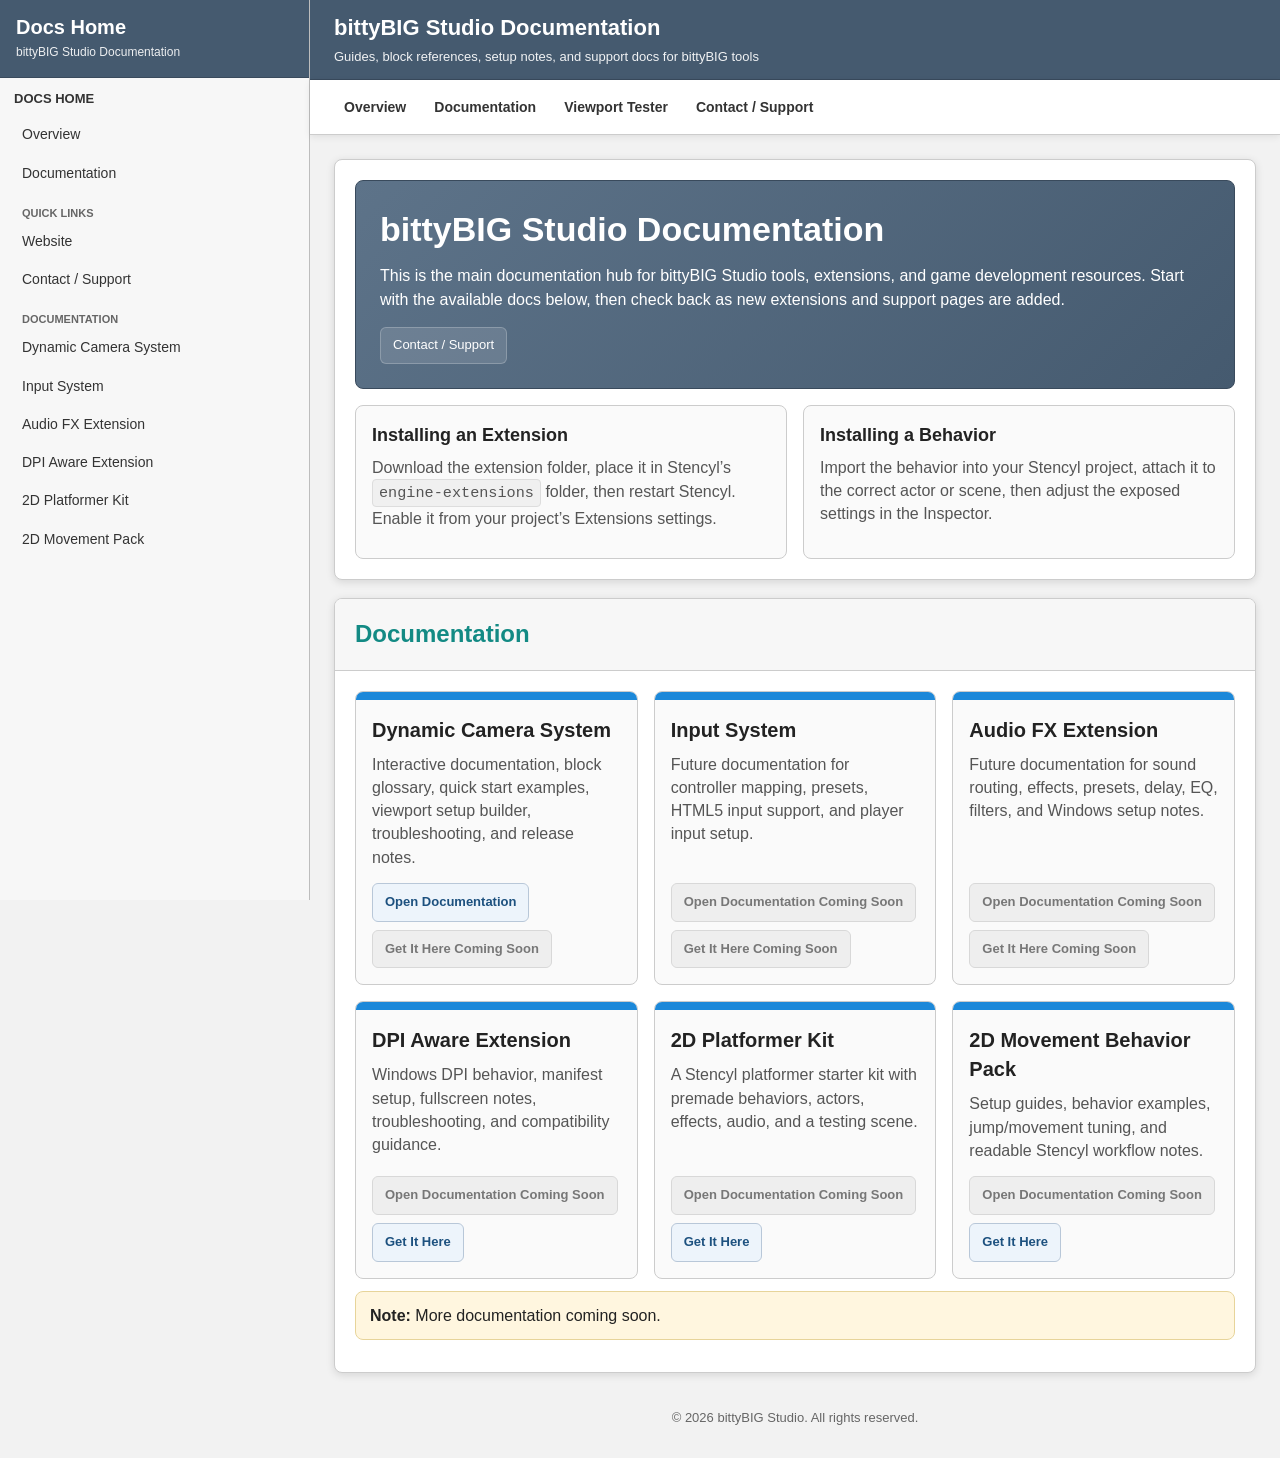
==== commit fc7c81a5: "Update index.html" ====
--- a/index.html
+++ b/index.html
@@ -1,11 +1,10 @@
 <!DOCTYPE html>
-
 <html lang="en">
 <head>
-<meta charset="utf-8"/>
-<meta content="width=device-width, initial-scale=1.0" name="viewport"/>
-<title>bittyBIG Dynamic Camera System Documentation</title>
-<style>
+	<meta charset="utf-8"/>
+	<meta content="width=device-width, initial-scale=1.0" name="viewport"/>
+	<title>bittyBIG Studio Documentation</title>
+	<style>
 		:root
 		{
 			--bg: #f2f2f2;
@@ -98,13 +97,23 @@
 			line-height: 1.15;
 		}
 
+		.sidebar-header h1 a
+		{
+			color: var(--headerText);
+			text-decoration: none;
+		}
+
+		.sidebar-header h1 a:hover
+		{
+			text-decoration: underline;
+		}
+
 		.sidebar-header .sub
 		{
 			margin-top: 5px;
 			font-size: 12px;
 			opacity: 0.9;
 		}
-
 
 		.nav-group
 		{
@@ -152,13 +161,6 @@
 			padding: 8px 8px 2px;
 		}
 
-		.nav-sub
-		{
-			padding-left: 12px;
-			border-left: 2px solid #d0d0d0;
-			margin-left: 6px;
-		}
-
 		/* Main */
 		.main
 		{
@@ -185,6 +187,7 @@
 			margin-top: 4px;
 			opacity: 0.92;
 		}
+
 		.top-nav
 		{
 			position: sticky;
@@ -214,57 +217,6 @@
 			background: #dfe8f3;
 		}
 
-		.left-glossary-nav
-		{
-			position: static;
-			top: auto;
-			width: auto;
-			margin: 12px;
-		}
-
-		.left-glossary-nav .cat
-		{
-			margin-bottom: 18px;
-		}
-
-		.left-glossary-nav .cat-title
-		{
-			font-size: 11px;
-			font-weight: bold;
-			text-transform: uppercase;
-			letter-spacing: 0.04em;
-			color: #ffffff;
-			background: #7c8692;
-			border: 1px solid #67727e;
-			border-radius: 4px;
-			padding: 4px 7px;
-			margin: 12px 0 6px;
-		}
-
-		.left-glossary-nav .cat > .cat-title:first-child
-		{
-			font-size: 14px;
-			background: #455a6f;
-			border-color: #394a5c;
-			padding: 7px 9px;
-			margin: 0 0 8px;
-		}
-
-		.left-glossary-nav a
-		{
-			display: block;
-			padding: 5px 8px;
-			border-radius: 4px;
-			font-size: 14px;
-			color: #333333;
-		}
-
-		.left-glossary-nav a:hover
-		{
-			background: #dfe8f3;
-		}
-
-
 		.content
 		{
 			padding: 24px;
@@ -351,6 +303,12 @@
 			background: rgba(255,255,255,0.22);
 		}
 
+		.compact-btn
+		{
+			padding: 8px 12px;
+			font-size: 13px;
+		}
+
 		.grid-2
 		{
 			display: grid;
@@ -362,13 +320,6 @@
 		{
 			display: grid;
 			grid-template-columns: repeat(3, 1fr);
-			gap: 16px;
-		}
-
-		.grid-4
-		{
-			display: grid;
-			grid-template-columns: repeat(4, 1fr);
 			gap: 16px;
 		}
 
@@ -384,6 +335,17 @@
 		{
 			margin: 0 0 8px;
 			font-size: 18px;
+		}
+
+		.install-mini
+		{
+			margin-top: 16px;
+		}
+
+		.info-card p
+		{
+			color: #555555;
+			margin-bottom: 12px;
 		}
 
 		.note
@@ -418,760 +380,141 @@
 			font-size: 0.95em;
 		}
 
-		/* Tabs */
-		.tabs
-		{
+		.doc-card
+		{
+			display: flex;
+			flex-direction: column;
+			min-height: 235px;
+			border: 1px solid var(--line);
+			border-radius: 8px;
+			background: #fafafa;
+			overflow: hidden;
+		}
+
+		.doc-card-top
+		{
+			height: 8px;
+			background: var(--accent);
+		}
+
+		.doc-card.placeholder .doc-card-top
+		{
+			background: #808b97;
+		}
+
+		.doc-card-body
+		{
+			display: flex;
+			flex-direction: column;
+			flex: 1;
+			padding: 16px;
+		}
+
+		.doc-card h3
+		{
+			margin: 0 0 8px;
+			font-size: 20px;
+		}
+
+		.doc-card p
+		{
+			margin: 0 0 14px;
+			color: #555555;
+		}
+
+		.status
+		{
+			display: inline-block;
+			align-self: flex-start;
+			margin-bottom: 10px;
+			padding: 4px 8px;
+			border-radius: 999px;
+			border: 1px solid #b8d8f0;
+			background: var(--accentLight);
+			color: var(--accentDark);
+			font-size: 12px;
+			font-weight: bold;
+		}
+
+		.placeholder .status
+		{
+			background: #eeeeee;
+			border-color: #d8d8d8;
+			color: #666666;
+		}
+
+		.card-actions
+		{
+			margin-top: auto;
 			display: flex;
 			flex-wrap: wrap;
 			gap: 8px;
-			margin-bottom: 16px;
-		}
-
-		.tab-button
-		{
-			padding: 8px 12px;
-			border: 1px solid #bdbdbd;
+		}
+
+		.card-link
+		{
+			display: inline-block;
+			padding: 9px 12px;
 			border-radius: 6px;
-			background: #f7f7f7;
-			cursor: pointer;
-		}
-
-		.tab-button.active
-		{
-			background: #dfe8f3;
-			border-color: #9fb8d4;
-			font-weight: bold;
-		}
-
-		.tab-panel
-		{
-			display: none;
-		}
-
-		.tab-panel.active
-		{
-			display: block;
-		}
-
-		/* Stencyl-like block visuals */
-		.block-stack
-		{
-			display: flex;
-			flex-direction: column;
-			align-items: flex-start;
-			gap: 2px;
-			margin: 10px 0 16px;
-			overflow-x: auto;
-			overflow-y: visible;
-			padding: 8px 10px 14px 4px;
-		}
-
-		.block-row
-		{
-			display: flex;
-			flex-wrap: nowrap;
-			align-items: center;
-			gap: 0;
-			min-width: max-content;
-			overflow: visible;
-		}
-
-		.st-block
-		{
-			--blockTop: #23a9f4;
-			--blockMid: #0f91dd;
-			--blockBottom: #0575bd;
-			--blockDark: #005c9a;
-			--blockCutout: #f2f2f2;
-
-			display: inline-flex;
-			flex-wrap: nowrap;
-			align-items: center;
-			gap: 6px;
-			min-height: 27px;
-			padding: 4px 10px 5px;
-			color: #ffffff;
-			font-family: Arial, Helvetica, sans-serif;
-			font-weight: 800;
-			font-size: 12px;
-			line-height: 1;
-			white-space: nowrap;
-			position: relative;
-			vertical-align: middle;
-			background: linear-gradient(to bottom, var(--blockTop) 0%, var(--blockMid) 48%, var(--blockBottom) 100%);
-			border: 1px solid var(--blockDark);
-			border-bottom-color: #004a7c;
-			border-radius: 4px;
-			text-shadow: 0 1px 0 rgba(0,0,0,0.22);
-			box-shadow:
-				inset 0 1px 0 rgba(255,255,255,0.36),
-				inset 0 -1px 0 rgba(0,0,0,0.18),
-				0 1px 0 rgba(0,0,0,0.28);
-		}
-
-		.block-stack .st-block
-		{
-			--blockCutout: #ffffff;
-		}
-
-		.generated-block-preview .st-block
-		{
-			--blockCutout: #f6f6f6;
-		}
-
-		.faq-block-image .st-block
-		{
-			--blockCutout: #fafafa;
-		}
-
-		.st-block::before
-		{
-			content: "";
-			position: absolute;
-			left: 32px;
-			top: -1px;
-			width: 28px;
-			height: 8px;
-			background: var(--blockCutout);
-			border-left: 1px solid var(--blockDark);
-			border-right: 1px solid var(--blockDark);
-			border-bottom: 1px solid var(--blockDark);
-			border-radius: 0 0 5px 5px;
-			box-shadow: inset 0 -1px 0 rgba(0,0,0,0.12);
-		}
-
-		.st-block::after
-		{
-			content: "";
-			position: absolute;
-			left: 32px;
-			bottom: -9px;
-			width: 28px;
-			height: 9px;
-			background: linear-gradient(to bottom, var(--blockMid) 0%, var(--blockBottom) 100%);
-			border-left: 1px solid var(--blockDark);
-			border-right: 1px solid var(--blockDark);
-			border-bottom: 1px solid #004a7c;
-			border-radius: 0 0 5px 5px;
-			box-shadow: 0 1px 0 rgba(0,0,0,0.28);
-		}
-
-
-		/* When command blocks are stacked, the upper block's bottom connector should appear inside the lower block's top notch. */
-		.block-stack .block-row + .block-row .st-block::before
-		{
-			background: linear-gradient(to bottom, #0f91dd 0%, #0575bd 100%);
-			border-left-color: #005c9a;
-			border-right-color: #005c9a;
-			border-bottom-color: #004a7c;
-		}
-
-		.block-stack .block-row:has(.st-block.blue) + .block-row .st-block::before
-		{
-			background: linear-gradient(to bottom, #0f91dd 0%, #0575bd 100%);
-			border-left-color: #005c9a;
-			border-right-color: #005c9a;
-			border-bottom-color: #004a7c;
-		}
-
-		.block-stack .block-row:has(.st-block.red) + .block-row .st-block::before
-		{
-			background: linear-gradient(to bottom, #dc555e 0%, #bf3944 100%);
-			border-left-color: #9d2630;
-			border-right-color: #9d2630;
-			border-bottom-color: #862029;
-		}
-
-		.block-stack .block-row:has(.st-block.green) + .block-row .st-block::before
-		{
-			background: linear-gradient(to bottom, #75ad42 0%, #5e9230 100%);
-			border-left-color: #4e7b27;
-			border-right-color: #4e7b27;
-			border-bottom-color: #3f681e;
-		}
-
-		.block-stack .block-row:has(.st-block.gray) + .block-row .st-block::before
-		{
-			background: linear-gradient(to bottom, #808b97 0%, #66717e 100%);
-			border-left-color: #53606c;
-			border-right-color: #53606c;
-			border-bottom-color: #45515c;
-		}
-
-		.st-block.blue
-		{
-			--blockTop: #23a9f4;
-			--blockMid: #0f91dd;
-			--blockBottom: #0575bd;
-			--blockDark: #005c9a;
-		}
-
-		.st-block.red
-		{
-			--blockTop: #ef737a;
-			--blockMid: #dc555e;
-			--blockBottom: #bf3944;
-			--blockDark: #9d2630;
-		}
-
-		.st-block.green
-		{
-			--blockTop: #93cc5d;
-			--blockMid: #75ad42;
-			--blockBottom: #5e9230;
-			--blockDark: #4e7b27;
-		}
-
-		.st-block.gray
-		{
-			--blockTop: #9aa4af;
-			--blockMid: #808b97;
-			--blockBottom: #66717e;
-			--blockDark: #53606c;
-		}
-
-		.st-block.reporter
-		{
-			min-height: 24px;
-			padding: 4px 11px 5px;
-			border-radius: 14px;
-			box-shadow:
-				inset 0 1px 0 rgba(255,255,255,0.34),
-				inset 0 -1px 0 rgba(0,0,0,0.18),
-				0 1px 0 rgba(0,0,0,0.24);
-		}
-
-		.st-block.reporter::before,
-		.st-block.reporter::after
-		{
-			content: none;
-		}
-
-		.st-block.boolean
-		{
-			min-height: 25px;
-			padding: 4px 18px 5px;
-			border-radius: 0;
-			clip-path: polygon(12px 0, calc(100% - 12px) 0, 100% 50%, calc(100% - 12px) 100%, 12px 100%, 0 50%);
-		}
-
-		.st-block.boolean::before,
-		.st-block.boolean::after
-		{
-			content: none;
-		}
-
-		.st-input,
-		.st-dropdown,
-		.st-text
-		{
-			display: inline-flex;
-			align-items: center;
-			justify-content: center;
-			min-height: 21px;
-			padding: 1px 7px;
-			border-radius: 7px;
-			font-weight: 800;
-			color: #222222;
-			border: 1px solid #8a8a8a;
-			box-shadow:
-				inset 0 1px 1px rgba(255,255,255,0.95),
-				0 1px 0 rgba(0,0,0,0.22);
-			vertical-align: middle;
-			text-shadow: none;
-			white-space: nowrap;
-		}
-
-		.st-input
-		{
-			min-width: 26px;
-			background: linear-gradient(#ffffff, #e8e8e8);
-		}
-
-		.st-dropdown
-		{
-			min-width: 36px;
-			background: linear-gradient(#ffffff, #e5e5e5);
-			padding-right: 20px;
-			position: relative;
-		}
-
-		.st-dropdown::after
-		{
-			content: "";
-			position: absolute;
-			right: 6px;
-			top: 50%;
-			transform: translateY(-35%);
-			width: 0;
-			height: 0;
-			border-left: 5px solid transparent;
-			border-right: 5px solid transparent;
-			border-top: 6px solid #666666;
-		}
-
-		.st-text
-		{
-			background: linear-gradient(#fff6c9, #f3d874);
-		}
-
-		.st-input .st-block.reporter,
-		.st-dropdown .st-block.reporter,
-		.st-text .st-block.reporter
-		{
-			margin: -2px -6px;
-		}
-
-		.st-input:has(.st-block.reporter),
-		.st-dropdown:has(.st-block.reporter),
-		.st-text:has(.st-block.reporter)
-		{
-			padding: 0;
-			border: 0;
-			background: transparent;
-			box-shadow: none;
-			min-width: 0;
-		}
-
-		.generated-block-preview,
-		.faq-block-image
-		{
-			overflow-x: auto;
-			overflow-y: visible;
-			padding-bottom: 10px;
-		}
-
-		.generated-block-preview .block-row,
-		.faq-block-image.block-row,
-		.faq-block-image .block-row
-		{
-			flex-wrap: nowrap;
-			min-width: max-content;
-		}
-
-		.block-card
-		{
-			border: 1px solid var(--line);
-			border-radius: 8px;
-			background: #fafafa;
-			padding: 16px;
-			margin-bottom: 14px;
-		}
-
-		.block-card h3
-		{
-			margin: 0 0 8px;
-			font-size: 19px;
-		}
-
-		.block-meta
-		{
-			font-size: 13px;
-			color: var(--muted);
-			margin-bottom: 10px;
-		}
-
-		.block-desc
-		{
-			margin-bottom: 12px;
-		}
-
-		.code-toggle
-		{
-			display: inline-block;
-			padding: 7px 10px;
-			border-radius: 5px;
 			border: 1px solid #b8c7d8;
 			background: #edf4fb;
 			color: #1d517f;
 			cursor: pointer;
 			font-size: 13px;
 			font-weight: bold;
-			margin-top: 4px;
-		}
-
-		.code-toggle:hover
+		}
+
+		.card-link:hover
 		{
 			background: #dfeefa;
 		}
 
-		.code-box
+		.card-link.disabled
+		{
+			color: #777777;
+			background: #eeeeee;
+			border-color: #d8d8d8;
+		}
+
+		.card-link.disabled:hover
+		{
+			background: #e6e6e6;
+		}
+
+		.link-list
+		{
+			display: grid;
+			gap: 8px;
+		}
+
+		.project-link
 		{
 			display: block;
-			margin-top: 10px;
-			border: 1px solid #d8d8d8;
-			border-radius: 6px;
-			background: #f6f6f6;
-			padding: 0;
-			overflow: hidden;
-		}
-
-		.code-box.open
-		{
-			display: block;
-		}
-
-		.code-bar
-		{
-			display: flex;
-			justify-content: space-between;
-			align-items: center;
-			background: #ececec;
-			border-bottom: 1px solid #d8d8d8;
-			padding: 8px 10px;
-			font-size: 12px;
-			color: #444444;
-		}
-
-		.copy-btn
-		{
-			padding: 5px 8px;
-			border-radius: 4px;
-			border: 1px solid #bdbdbd;
-			background: #ffffff;
-			cursor: pointer;
-			font-size: 12px;
-		}
-
-		.copy-btn:hover
-		{
-			background: #f2f2f2;
-		}
-
-		pre
-		{
-			margin: 0;
-			padding: 12px;
-			overflow: auto;
-			font-family: Consolas, Monaco, "Courier New", monospace;
-			font-size: 13px;
-			line-height: 1.5;
-		}
-
-		/* Glossary style */
-		.glossary-layout
-		{
-			display: block;
-		}
-
-		.glossary-sidebar
-		{
 			border: 1px solid var(--line);
-			border-radius: 8px;
-			background: #f7f7f7;
-			padding: 12px;
-			align-self: start;
-			position: sticky;
-			top: 18px;
-		}
-
-		.glossary-sidebar h3
-		{
-			margin: 0 0 10px;
-			font-size: 16px;
-		}
-
-		.glossary-sidebar .cat
-		{
-			margin-bottom: 12px;
-		}
-
-		.glossary-sidebar .cat-title
-		{
-			font-size: 13px;
-			font-weight: bold;
-			text-transform: uppercase;
-			color: #444444;
-			margin-bottom: 6px;
-		}
-
-		.glossary-sidebar a
-		{
-			display: block;
-			padding: 5px 6px;
-			border-radius: 4px;
-			font-size: 14px;
-		}
-
-		.glossary-sidebar a:hover
-		{
-			background: #dfe8f3;
-		}
-
-		.left-glossary-nav .cat-title,
-		.left-glossary-nav .cat > .cat-title:first-child
-		{
-			color: #ffffff;
-		}
-
-		.term-list
-		{
-			border: 1px solid var(--line);
-			border-radius: 8px;
-			background: #fafafa;
-			padding: 14px 16px;
-			margin-bottom: 18px;
-		}
-
-		.term-list p
-		{
-			margin: 0 0 8px;
-		}
-
-		.term-list p:last-child
-		{
-			margin-bottom: 0;
-		}
-
-		/* Interactive setup builder */
-		.viewport-demo
-		{
-			border: 1px solid var(--line);
-			border-radius: 8px;
-			background: #fafafa;
-			padding: 16px;
-		}
-
-		.demo-controls
-		{
-			display: grid;
-			grid-template-columns: repeat(auto-fit, minmax(150px, 1fr));
-			gap: 10px;
-			margin-bottom: 14px;
-		}
-
-		.screen-controls
-		{
-			grid-template-columns: repeat(auto-fit, minmax(150px, 220px));
-			margin-top: -4px;
-			padding-top: 10px;
-			border-top: 1px solid #e5e5e5;
-		}
-
-		.screen-controls label
-		{
-			color: #777777;
-		}
-
-		.screen-controls input
-		{
-			background: #f7f7f7;
-		}
-
-		.demo-controls label,
-		.viewport-row label
-		{
-			display: grid;
-			gap: 4px;
-			font-size: 12px;
-			color: #555555;
-		}
-
-		.demo-controls input,
-		.viewport-row input
-		{
-			width: 100%;
-			padding: 8px 9px;
-			border: 1px solid #bebebe;
-			border-radius: 5px;
-			background: #ffffff;
-		}
-
-		.builder-layout
-		{
-			display: grid;
-			grid-template-columns: minmax(0, 1fr) 360px;
-			gap: 16px;
-			align-items: start;
-		}
-
-		.demo-screen
-		{
-			position: relative;
-			width: 100%;
-			aspect-ratio: 16 / 9;
-			background:
-				linear-gradient(45deg, rgba(0,0,0,0.04) 25%, transparent 25%),
-				linear-gradient(-45deg, rgba(0,0,0,0.04) 25%, transparent 25%),
-				linear-gradient(45deg, transparent 75%, rgba(0,0,0,0.04) 75%),
-				linear-gradient(-45deg, transparent 75%, rgba(0,0,0,0.04) 75%);
-			background-size: 24px 24px;
-			background-position: 0 0, 0 12px, 12px -12px, -12px 0px;
-			border: 1px solid #bcbcbc;
-			border-radius: 8px;
-			overflow: hidden;
-		}
-
-		.demo-display-area
-		{
-			position: absolute;
-			border: 2px dashed #1f7dcc;
-			background: rgba(31, 125, 204, 0.08);
-			overflow: hidden;
-		}
-
-		.demo-viewport
-		{
-			position: absolute;
-			border: 2px solid #6ca73c;
-			background: rgba(122, 179, 74, 0.18);
-			color: #294019;
-			display: flex;
-			align-items: center;
-			justify-content: center;
-			font-weight: bold;
-			font-size: 13px;
-			text-align: center;
-			padding: 4px;
-		}
-
-		.demo-readout,
-		.pixel-readout
-		{
-			margin-top: 12px;
-			font-size: 14px;
-			color: #444444;
-		}
-
-		.viewport-editor
-		{
-			border: 1px solid var(--line);
-			border-radius: 8px;
-			background: #ffffff;
-			padding: 12px;
-		}
-
-		.viewport-editor h3,
-		.pixel-panel h3,
-		.generated-code h3
-		{
-			margin: 0 0 10px;
-			font-size: 16px;
-		}
-
-		.viewport-row
-		{
-			display: grid;
-			grid-template-columns: 42px repeat(4, 1fr);
-			gap: 8px;
-			align-items: end;
-			padding: 9px 0;
-			border-top: 1px solid #eeeeee;
-		}
-
-		.viewport-row:first-of-type
-		{
-			border-top: 0;
-			padding-top: 0;
-		}
-
-		.viewport-id
-		{
-			font-weight: bold;
-			font-size: 13px;
-			color: #333333;
-			padding-bottom: 8px;
-		}
-
-		.pixel-panel,
-		.generated-code
-		{
-			margin-top: 14px;
-			border: 1px solid var(--line);
-			border-radius: 8px;
-			background: #ffffff;
-			padding: 12px;
-		}
-
-		.pixel-list
-		{
-			margin: 0;
-			padding-left: 0;
-			list-style: none;
-		}
-
-		.pixel-list li
-		{
-			padding: 4px 0;
-			border-bottom: 1px solid #eeeeee;
-		}
-
-		.pixel-list li:last-child
-		{
-			border-bottom: 0;
-		}
-
-		.generated-code .code-box
-		{
-			display: block;
-			margin-top: 0;
-		}
-
-		.generated-block-preview
-		{
-			padding: 12px;
-			background: #f6f6f6;
-			min-height: 80px;
-		}
-
-		.copy-source
-		{
-			position: absolute;
-			left: -99999px;
-			top: auto;
-			width: 1px;
-			height: 1px;
-			overflow: hidden;
-			white-space: pre;
-		}
-
-
-		/* Balanced FAQ Cards */
-		.faq-list
-		{
-			display: grid;
-			gap: 10px;
-		}
-
-		.faq-item
-		{
-			border: 1px solid #d8d8d8;
 			border-radius: 7px;
 			background: #fafafa;
-			padding: 11px 13px;
-		}
-
-		.faq-line
-		{
-			margin: 0 0 6px;
-		}
-
-		.faq-line:last-child
-		{
-			margin-bottom: 0;
-		}
-
-		.faq-block-image
-		{
-			margin: 8px 0 9px;
-		}
-
-		.faq-list a
-		{
-			color: var(--accentDark);
-			font-weight: bold;
-			text-decoration: underline;
-		}
-
-		.faq-label
-		{
-			display: inline-block;
-			min-width: 68px;
-			font-weight: bold;
-			color: #138a84;
-		}
-
-		/* Footer */
+			padding: 12px 13px;
+		}
+
+		.project-link:hover
+		{
+			background: #dfe8f3;
+		}
+
+		.project-link strong
+		{
+			display: block;
+			margin-bottom: 3px;
+			color: #222222;
+		}
+
+		.project-link span
+		{
+			display: block;
+			color: #555555;
+			font-size: 14px;
+		}
+
 		.footer
 		{
 			text-align: center;
@@ -1180,7 +523,6 @@
 			font-size: 13px;
 		}
 
-		/* Mobile */
 		@media (max-width: 1100px)
 		{
 			.app
@@ -1199,2508 +541,202 @@
 				position: relative;
 				top: auto;
 			}
-
-			.glossary-layout
+		}
+
+		@media (max-width: 900px)
+		{
+			.grid-2,
+			.grid-3
 			{
 				grid-template-columns: 1fr;
 			}
-
-			.glossary-sidebar
-			{
-				position: relative;
-				top: 0;
-			}
-		}
-
-		@media (max-width: 900px)
-		{
-			.grid-2,
-			.grid-3,
-			.grid-4,
-			.demo-controls,
-			.builder-layout
-			{
-				grid-template-columns: 1fr;
-			}
 		}
 	</style>
 </head>
 <body>
-<div class="app">
-<aside class="sidebar">
-<div class="sidebar-header">
-<h1>Block Glossary</h1>
+<div class="app" id="top">
+	<aside class="sidebar">
+		<div class="sidebar-header">
+			<h1><a href="#top">Docs Home</a></h1>
+			<div class="sub">bittyBIG Studio Documentation</div>
+		</div>
+
+		<div class="nav-group">
+			<div class="nav-title">Docs Home</div>
+			<div class="nav-list">
+				<a class="nav-link" href="#overview">Overview</a>
+				<a class="nav-link" href="#documentation">Documentation</a>
+			</div>
+
+			<div class="nav-mini-title">Quick Links</div>
+			<div class="nav-list">
+				<a class="nav-link" href="https://www.bittybigstudio.com/">Website</a>
+				<a class="nav-link" href="https://discord.gg/BR3WJM4zfG">Contact / Support</a>
+			</div>
+
+			<div class="nav-mini-title">Documentation</div>
+			<div class="nav-list">
+				<a class="nav-link" href="https://docs.bittybigstudio.com/dynamic-camera-documentation/">Dynamic Camera System</a>
+				<a class="nav-link" href="https://docs.bittybigstudio.com/input-system/">Input System</a>
+				<a class="nav-link" href="https://docs.bittybigstudio.com/audio-fx-extension/">Audio FX Extension</a>
+				<a class="nav-link" href="https://docs.bittybigstudio.com/dpi-awareness-extension/">DPI Aware Extension</a>
+				<a class="nav-link" href="https://docs.bittybigstudio.com/platformer-kit-2d/">2D Platformer Kit</a>
+				<a class="nav-link" href="https://docs.bittybigstudio.com/movement-behavior-pack-2d/">2D Movement Pack</a>
+			</div>
+		</div>
+	</aside>
+
+	<main class="main">
+		<div class="topbar">
+			<div class="title">bittyBIG Studio Documentation</div>
+			<div class="subtitle">Guides, block references, setup notes, and support docs for bittyBIG tools</div>
+		</div>
+
+		<nav class="top-nav">
+			<a href="#overview">Overview</a>
+			<a href="#documentation">Documentation</a>
+			<a href="https://docs.bittybigstudio.com/dynamic-camera-documentation/#interactive-demo">Viewport Tester</a>
+			<a href="https://discord.gg/BR3WJM4zfG">Contact / Support</a>
+		</nav>
+
+		<div class="content">
+			<section class="section" id="overview">
+				<div class="section-body">
+					<div class="hero-box">
+						<h2>bittyBIG Studio Documentation</h2>
+						<p>
+							This is the main documentation hub for bittyBIG Studio tools, extensions, and game development resources.
+							Start with the available docs below, then check back as new extensions and support pages are added.
+						</p>
+						<div class="hero-buttons">
+							<a class="btn compact-btn" href="https://discord.gg/BR3WJM4zfG">Contact / Support</a>
+						</div>
+					</div>
+
+					<div class="grid-2 install-mini">
+						<div class="info-card">
+							<h3>Installing an Extension</h3>
+							<p>
+								Download the extension folder, place it in Stencyl’s <span class="inline-code">engine-extensions</span> folder,
+								then restart Stencyl. Enable it from your project’s Extensions settings.
+							</p>
+						</div>
+
+						<div class="info-card">
+							<h3>Installing a Behavior</h3>
+							<p>
+								Import the behavior into your Stencyl project, attach it to the correct actor or scene,
+								then adjust the exposed settings in the Inspector.
+							</p>
+						</div>
+					</div>
+				</div>
+			</section>
+
+			<section class="section" id="documentation">
+				<div class="section-header">
+					<h2>Documentation</h2>
+				</div>
+				<div class="section-body">
+					<div class="grid-3">
+						<article class="doc-card">
+							<div class="doc-card-top"></div>
+							<div class="doc-card-body">
+								<h3>Dynamic Camera System</h3>
+								<p>
+									Interactive documentation, block glossary, quick start examples, viewport setup builder,
+									troubleshooting, and release notes.
+								</p>
+								<div class="card-actions">
+									<a class="card-link" href="https://docs.bittybigstudio.com/dynamic-camera-documentation/">Open Documentation</a>
+									<a class="card-link disabled" href="https://bittybigstudio.com/#dynamic-camera-documentation">Get It Here Coming Soon</a>
+								</div>
+							</div>
+						</article>
+
+						<article class="doc-card">
+							<div class="doc-card-top"></div>
+							<div class="doc-card-body">
+								<h3>Input System</h3>
+								<p>
+									Future documentation for controller mapping, presets, HTML5 input support, and player input setup.
+								</p>
+								<div class="card-actions">
+									<a class="card-link disabled" href="https://docs.bittybigstudio.com/input-system/">Open Documentation Coming Soon</a>
+									<a class="card-link disabled" href="https://bittybigstudio.com/#input-system">Get It Here Coming Soon</a>
+								</div>
+							</div>
+						</article>
+
+						<article class="doc-card">
+							<div class="doc-card-top"></div>
+							<div class="doc-card-body">
+								<h3>Audio FX Extension</h3>
+								<p>
+									Future documentation for sound routing, effects, presets, delay, EQ, filters, and Windows setup notes.
+								</p>
+								<div class="card-actions">
+									<a class="card-link disabled" href="https://docs.bittybigstudio.com/audio-fx-extension/">Open Documentation Coming Soon</a>
+									<a class="card-link disabled" href="https://bittybigstudio.com/#audio-fx-extension">Get It Here Coming Soon</a>
+								</div>
+							</div>
+						</article>
+
+						<article class="doc-card">
+							<div class="doc-card-top"></div>
+							<div class="doc-card-body">
+								<h3>DPI Aware Extension</h3>
+								<p>
+									Windows DPI behavior, manifest setup, fullscreen notes, troubleshooting, and compatibility guidance.
+								</p>
+								<div class="card-actions">
+									<a class="card-link disabled" href="https://docs.bittybigstudio.com/dpi-awareness-extension/">Open Documentation Coming Soon</a>
+									<a class="card-link" href="https://bittybigstudio.com/#dpi-awareness-extension">Get It Here</a>
+								</div>
+							</div>
+						</article>
+
+						<article class="doc-card">
+							<div class="doc-card-top"></div>
+							<div class="doc-card-body">
+								<h3>2D Platformer Kit</h3>
+								<p>
+									A Stencyl platformer starter kit with premade behaviors, actors, effects, audio, and a testing scene.
+								</p>
+								<div class="card-actions">
+									<a class="card-link disabled" href="https://docs.bittybigstudio.com/platformer-kit-2d/">Open Documentation Coming Soon</a>
+									<a class="card-link" href="https://bittybigstudio.com/#platformer-kit-2d">Get It Here</a>
+								</div>
+							</div>
+						</article>
+
+						<article class="doc-card">
+							<div class="doc-card-top"></div>
+							<div class="doc-card-body">
+								<h3>2D Movement Behavior Pack</h3>
+								<p>
+									Setup guides, behavior examples, jump/movement tuning, and readable Stencyl workflow notes.
+								</p>
+								<div class="card-actions">
+									<a class="card-link disabled" href="https://docs.bittybigstudio.com/movement-behavior-pack-2d/">Open Documentation Coming Soon</a>
+									<a class="card-link" href="https://bittybigstudio.com/#movement-behavior-pack-2d">Get It Here</a>
+								</div>
+							</div>
+						</article>
+					</div>
+
+					<div class="note warn">
+						<strong>Note:</strong> More documentation coming soon.
+					</div>
+				</div>
+			</section>
+
+
+			<div class="footer">
+				&copy; 2026 bittyBIG Studio. All rights reserved.
+			</div>
+		</div>
+	</main>
 </div>
-<div class="glossary-sidebar left-glossary-nav">
-<div class="cat">
-<div class="cat-title">Cameras</div>
-<div class="cat-title">Setup</div>
-<a href="#block-init-dynamic-camera-system">Initialize System</a>
-<a href="#block-create-camera">Create Camera</a>
-<a href="#block-render-camera-to-viewport">Render Camera to Viewport</a>
-<a href="#block-set-camera-size">Set Camera Size</a>
-<a href="#block-set-camera-scene-lock">Set Camera Scene Lock</a>
-<a href="#block-remove-camera">Remove Camera</a>
-<div class="cat-title">Presets</div>
-<a href="#block-apply-camera-preset">Apply Camera Preset</a>
-<a href="#block-apply-camera-preset-by-name">Apply Camera Preset by Name</a>
-<div class="cat-title">Position</div>
-<a href="#block-set-camera-center">Set Camera Center</a>
-<a href="#block-set-camera-offsets">Set Camera Offsets</a>
-<a href="#block-set-camera-center-to-actor">Center Camera to Actor</a>
-<div class="cat-title">Movement</div>
-<a href="#block-set-camera-target-center">Set Camera Target Center</a>
-<a href="#block-set-camera-target-center-to-actor">Set Camera Target to Actor</a>
-<a href="#block-set-camera-follow-style">Set Follow Style</a>
-<a href="#block-set-camera-follow-speeds">Set Follow Speeds</a>
-<a href="#block-set-camera-lerp-speed">Set Lerp Speed</a>
-<a href="#block-set-camera-zero-radius">Set Zero Radius</a>
-<div class="cat-title">Rotation</div>
-<a href="#block-set-camera-rotation">Set Camera Rotation</a>
-<a href="#block-get-camera-rotation">Get Camera Rotation</a>
-<a href="#block-reset-camera-rotation">Reset Camera Rotation</a>
-<div class="cat-title">Properties</div>
-<a href="#block-camera-exists">Camera Exists?</a>
-<a href="#block-camera-is-transitioning">Camera Is Transitioning?</a>
-<a href="#block-get-camera-x">Get Camera X</a>
-<a href="#block-get-camera-y">Get Camera Y</a>
-<a href="#block-get-camera-center-x">Get Camera Center X</a>
-<a href="#block-get-camera-center-y">Get Camera Center Y</a>
-<a href="#block-get-camera-width">Get Camera Width</a>
-<a href="#block-get-camera-height">Get Camera Height</a>
-</div>
-<div class="cat">
-<div class="cat-title">Viewports</div>
-<div class="cat-title">Setup</div>
-<a href="#block-create-viewport">Create Viewport</a>
-<a href="#block-set-viewport-rect">Set Viewport Rect</a>
-<a href="#block-set-viewport-position">Set Viewport Position</a>
-<a href="#block-set-viewport-size">Set Viewport Size</a>
-<a href="#block-remove-viewport">Remove Viewport</a>
-<div class="cat-title">Appearance</div>
-<a href="#block-set-viewport-background-color">Viewport Background Color</a>
-<a href="#block-clear-viewport-background">Clear Viewport Background</a>
-<a href="#block-set-viewport-background-enabled">Enable Viewport Background</a>
-<a href="#block-set-viewport-border">Viewport Border</a>
-<a href="#block-set-viewport-scale-mode">Viewport Scale Mode</a>
-<div class="cat-title">Viewport Transforms</div>
-<a href="#block-set-viewport-rotation">Viewport Rotation</a>
-<a href="#block-set-viewport-flip-horizontal">Flip Viewport Horizontally</a>
-<a href="#block-set-viewport-flip-vertical">Flip Viewport Vertically</a>
-<a href="#block-reset-viewport-transform">Reset Viewport Transform</a>
-<div class="cat-title">Properties</div>
-<a href="#block-viewport-exists">Viewport Exists?</a>
-<a href="#block-get-viewport-x">Get Viewport X</a>
-<a href="#block-get-viewport-y">Get Viewport Y</a>
-<a href="#block-get-viewport-width">Get Viewport Width</a>
-<a href="#block-get-viewport-height">Get Viewport Height</a>
-</div>
-<div class="cat">
-<div class="cat-title">Display</div>
-<div class="cat-title">Setup</div>
-<a href="#block-set-display-area-rect">Set Display Area</a>
-<a href="#block-set-display-area-position">Set Display Area Position</a>
-<a href="#block-set-display-area-size">Set Display Area Size</a>
-<div class="cat-title">Background</div>
-<a href="#block-set-background-color-int">Set Background Color</a>
-<a href="#block-set-background-image">Set Background Image</a>
-<a href="#block-clear-background-image">Clear Background Image</a>
-<a href="#block-has-background-image">Has Background Image?</a>
-<div class="cat-title">Properties</div>
-<a href="#block-get-display-area-x">Get Display Area X</a>
-<a href="#block-get-display-area-y">Get Display Area Y</a>
-<a href="#block-get-display-area-width">Get Display Area Width</a>
-<a href="#block-get-display-area-height">Get Display Area Height</a>
-</div>
-<div class="cat">
-<div class="cat-title">Effects</div>
-<div class="cat-title">Zoom</div>
-<a href="#block-set-camera-base-size">Set Camera Base Size</a>
-<a href="#block-set-camera-zoom">Set Zoom</a>
-<a href="#block-set-camera-zoom-advanced">Tween Zoom</a>
-<a href="#block-get-camera-zoom">Get Camera Zoom</a>
-<a href="#block-reset-camera-zoom">Reset Camera Zoom</a>
-<div class="cat-title">Screenshake</div>
-<a href="#block-shake-camera">Shake Camera</a>
-<a href="#block-shake-camera-xy">Shake Camera XY</a>
-<a href="#block-stop-camera-shake">Stop Camera Shake</a>
-</div>
-</div></aside>
-<main class="main">
-<div class="topbar">
-<div class="title">bittyBIG Dynamic Camera System</div>
-<div class="subtitle">Interactive documentation, glossary, examples, and viewport tester</div>
-</div><nav class="top-nav"><a href="#overview">Overview</a><a href="#quick-start">Quick Start</a><a href="#interactive-demo">Viewport Tester</a><a href="#glossary">Block Glossary</a><a href="#troubleshooting">Troubleshooting / FAQ</a><a href="#release-notes">Release Notes</a></nav>
-<div class="content">
-<section class="section doc-section" data-search="overview introduction dynamic camera split screen zoom rotation screenshake viewport tester" id="overview">
-<div class="section-body">
-<div class="hero-box">
-<h2>Dynamic Camera System</h2>
-<p>
-								The bittyBIG Dynamic Camera System gives Stencyl projects a more flexible camera and output pipeline.
-								It supports zoom, tweening, split-screen, picture-in-picture, viewport transforms, camera rotation,
-								screenshake, and pixel-perfect display behavior.
-							</p>
-<div class="hero-buttons">
-<a class="btn" href="#overview">Overview</a>
-<a class="btn" href="#quick-start">Quick Start</a>
-<a class="btn" href="#interactive-demo">Viewport Tester</a>
-<a class="btn" href="#glossary">Block Glossary</a>
-<a class="btn" href="#troubleshooting">Troubleshooting / FAQ</a>
-<a class="btn" href="#release-notes">Release Notes</a>
-</div>
-</div>
-</div>
-</section>
-<section class="section doc-section" data-search="quick start initialize create camera set camera size center actor blocks code" id="quick-start">
-<div class="section-header">
-<h2>Quick Start</h2>
-</div>
-<div class="section-body">
-<p>
-							This is the shortest useful setup: initialize the system, create a camera,
-							and center it on the player.
-						</p>
-<div class="block-stack">
-<div class="block-row">
-<div class="st-block red">
-									Initialize bittyBIG Dynamic Camera System
-								</div>
-</div>
-<div class="block-row">
-<div class="st-block blue">
-									Create Camera ID
-									<span class="st-input">0</span>
-</div>
-</div>
-<div class="block-row">
-<div class="st-block blue">
-									Set Camera Center to Actor
-									<span class="st-text">player</span>
-									for Camera ID
-									<span class="st-input">0</span>
-</div>
-</div>
-</div>
-<div class="note">
-<strong>Tip:</strong> Use Set Camera Size when you want to change how much of the game scene is viewed on the screen. For example, a 320x180 camera on a 1920x1080 canvas gives a clean 6x pixel-perfect view.
-						</div>
-</div>
-</section>
-<section class="section doc-section" data-search="common setups examples split screen picture in picture smaller display area fullscreen" id="common-setups">
-<div class="section-header">
-<h2>Common Setups</h2>
-</div>
-<div class="section-body">
-<div class="note">
-							These examples use a <span class="inline-code">1920x1080</span> canvas. Use Set Camera Size when you want to control how much of the game scene is viewed inside that layout.
-						</div>
-<div class="tabs">
-<button class="tab-button active" data-tab="setup-fullscreen">Full Screen</button>
-<button class="tab-button" data-tab="setup-split">Split Screen</button>
-<button class="tab-button" data-tab="setup-pip">Picture-in-Picture</button>
-<button class="tab-button" data-tab="setup-small-area">Smaller Display Area</button>
-</div>
-<div class="tab-panel active" data-panel="setup-fullscreen">
-<h3>Full-screen pixel-perfect camera</h3>
-<p>Use this when one camera fills the full <span class="inline-code">1920x1080</span> canvas. A <span class="inline-code">320x180</span> camera gives a clean 6x view.</p>
-<div class="block-stack">
-<div class="block-row">
-<div class="st-block red">Initialize bittyBIG Dynamic Camera System</div>
-</div>
-<div class="block-row">
-<div class="st-block blue">Create Camera ID <span class="st-input">0</span></div>
-</div>
-<div class="block-row">
-<div class="st-block blue">Set Camera to Width <span class="st-input">320</span> Height <span class="st-input">180</span> for Camera ID <span class="st-input">0</span></div>
-</div>
-<div class="block-row">
-<div class="st-block blue">Set Camera Center to Actor <span class="st-text">player</span> for Camera ID <span class="st-input">0</span></div>
-</div>
-</div>
-<div class="code-box" id="setup-fullscreen-code">
-<div class="code-bar">
-<span>Equivalent code</span>
-<button class="copy-btn" data-copy-target="setup-fullscreen-pre">Copy</button>
-</div>
-<pre id="setup-fullscreen-pre">scripts.BittyCameraSystem.init();
-
-scripts.BittyCameraBlocks.createCamera(0);
-scripts.BittyCameraBlocks.setCameraSize(320, 180, 0);
-scripts.BittyCameraBlocks.setCameraCenterToActor(player, 0);</pre>
-</div>
-</div>
-<div class="tab-panel" data-panel="setup-split">
-<h3>Two-player left/right split screen</h3>
-<p>For a <span class="inline-code">1920x1080</span> canvas, each half is <span class="inline-code">960x1080</span>. A <span class="inline-code">160x180</span> camera gives each viewport a clean 6x scale.</p>
-<div class="block-stack">
-<div class="block-row">
-<div class="st-block red">Initialize bittyBIG Dynamic Camera System</div>
-</div>
-<div class="block-row">
-<div class="st-block blue">Create Camera ID <span class="st-input">0</span></div>
-</div>
-<div class="block-row">
-<div class="st-block blue">Create Camera ID <span class="st-input">1</span></div>
-</div>
-<div class="block-row">
-<div class="st-block blue">Set Viewport ID <span class="st-input">0</span> to X <span class="st-input">0</span> Y <span class="st-input">0</span> Width <span class="st-input">960</span> Height <span class="st-input">1080</span></div>
-</div>
-<div class="block-row">
-<div class="st-block blue">Set Viewport ID <span class="st-input">1</span> to X <span class="st-input">960</span> Y <span class="st-input">0</span> Width <span class="st-input">960</span> Height <span class="st-input">1080</span></div>
-</div>
-<div class="block-row">
-<div class="st-block blue">Set Camera to Width <span class="st-input">160</span> Height <span class="st-input">180</span> for Camera ID <span class="st-input">0</span></div>
-</div>
-<div class="block-row">
-<div class="st-block blue">Set Camera to Width <span class="st-input">160</span> Height <span class="st-input">180</span> for Camera ID <span class="st-input">1</span></div>
-</div>
-</div>
-<div class="code-box" id="setup-split-code">
-<div class="code-bar">
-<span>Equivalent code</span>
-<button class="copy-btn" data-copy-target="setup-split-pre">Copy</button>
-</div>
-<pre id="setup-split-pre">scripts.BittyCameraSystem.init();
-
-scripts.BittyCameraBlocks.createCamera(0);
-scripts.BittyCameraBlocks.createCamera(1);
-
-scripts.BittyCameraBlocks.setDisplayPortRect(0, 0, 0, 960, 1080);
-scripts.BittyCameraBlocks.setDisplayPortRect(1, 960, 0, 960, 1080);
-
-scripts.BittyCameraBlocks.setCameraSize(160, 180, 0);
-scripts.BittyCameraBlocks.setCameraSize(160, 180, 1);</pre>
-</div>
-</div>
-<div class="tab-panel" data-panel="setup-pip">
-<h3>Picture-in-picture camera</h3>
-<p>Use one main camera and one smaller overlay camera. This example uses a full <span class="inline-code">1920x1080</span> main viewport with a <span class="inline-code">440x248</span> overlay.</p>
-<div class="block-stack">
-<div class="block-row">
-<div class="st-block red">Initialize bittyBIG Dynamic Camera System</div>
-</div>
-<div class="block-row">
-<div class="st-block blue">Create Camera ID <span class="st-input">0</span></div>
-</div>
-<div class="block-row">
-<div class="st-block blue">Create Camera ID <span class="st-input">1</span></div>
-</div>
-<div class="block-row">
-<div class="st-block blue">Set Viewport ID <span class="st-input">0</span> to X <span class="st-input">0</span> Y <span class="st-input">0</span> Width <span class="st-input">1920</span> Height <span class="st-input">1080</span></div>
-</div>
-<div class="block-row">
-<div class="st-block blue">Set Viewport ID <span class="st-input">1</span> to X <span class="st-input">1440</span> Y <span class="st-input">40</span> Width <span class="st-input">440</span> Height <span class="st-input">248</span></div>
-</div>
-<div class="block-row">
-<div class="st-block blue">Set Camera to Width <span class="st-input">320</span> Height <span class="st-input">180</span> for Camera ID <span class="st-input">0</span></div>
-</div>
-<div class="block-row">
-<div class="st-block blue">Set Camera to Width <span class="st-input">110</span> Height <span class="st-input">62</span> for Camera ID <span class="st-input">1</span></div>
-</div>
-</div>
-<div class="code-box" id="setup-pip-code">
-<div class="code-bar">
-<span>Equivalent code</span>
-<button class="copy-btn" data-copy-target="setup-pip-pre">Copy</button>
-</div>
-<pre id="setup-pip-pre">scripts.BittyCameraSystem.init();
-
-scripts.BittyCameraBlocks.createCamera(0);
-scripts.BittyCameraBlocks.createCamera(1);
-
-scripts.BittyCameraBlocks.setDisplayPortRect(0, 0, 0, 1920, 1080);
-scripts.BittyCameraBlocks.setDisplayPortRect(1, 1440, 40, 440, 248);
-
-scripts.BittyCameraBlocks.setCameraSize(320, 180, 0);
-scripts.BittyCameraBlocks.setCameraSize(110, 62, 1);</pre>
-</div>
-</div>
-<div class="tab-panel" data-panel="setup-small-area">
-<h3>Smaller Display Area</h3>
-<p>
-								For a smaller centered-style setup, use a <span class="inline-code">1440x810</span> Display Area. Left/right halves are
-								<span class="inline-code">720x810</span>.
-							</p>
-<div class="block-stack">
-<div class="block-row">
-<div class="st-block red">Initialize bittyBIG Dynamic Camera System</div>
-</div>
-<div class="block-row">
-<div class="st-block blue">Set Display Area to X <span class="st-input">0</span> Y <span class="st-input">0</span> Width <span class="st-input">1440</span> Height <span class="st-input">810</span></div>
-</div>
-<div class="block-row">
-<div class="st-block blue">Set Viewport ID <span class="st-input">0</span> to X <span class="st-input">0</span> Y <span class="st-input">0</span> Width <span class="st-input">720</span> Height <span class="st-input">810</span></div>
-</div>
-<div class="block-row">
-<div class="st-block blue">Set Viewport ID <span class="st-input">1</span> to X <span class="st-input">720</span> Y <span class="st-input">0</span> Width <span class="st-input">720</span> Height <span class="st-input">810</span></div>
-</div>
-</div>
-<div class="code-box" id="setup-small-code">
-<div class="code-bar">
-<span>Equivalent code</span>
-<button class="copy-btn" data-copy-target="setup-small-pre">Copy</button>
-</div>
-<pre id="setup-small-pre">scripts.BittyCameraSystem.init();
-
-scripts.BittyCameraBlocks.setGameAreaRect(0, 0, 1440, 810);
-
-scripts.BittyCameraBlocks.createCamera(0);
-scripts.BittyCameraBlocks.createCamera(1);
-
-scripts.BittyCameraBlocks.setDisplayPortRect(0, 0, 0, 720, 810);
-scripts.BittyCameraBlocks.setDisplayPortRect(1, 720, 0, 720, 810);
-
-scripts.BittyCameraBlocks.setCameraSize(120, 135, 0);
-scripts.BittyCameraBlocks.setCameraSize(120, 135, 1);</pre>
-</div>
-</div>
-</div>
-</section>
-<section class="section doc-section" data-search="interactive viewport tester setup builder display area split screen pip viewport coordinates pixel perfect camera size generated code" id="interactive-demo">
-<div class="section-header">
-<h2>Interactive Viewport Setup Builder</h2>
-</div>
-<div class="section-body">
-<p>
-							Preview what the final layout will look like, then generate setup code for your project.
-							Viewports split the game canvas, not the full screen.
-						</p>
-<div class="viewport-demo">
-<div class="demo-controls">
-<label>
-									Canvas Width
-									<input id="canvasW" min="1" type="number" value="1920"/>
-</label>
-<label>
-									Canvas Height
-									<input id="canvasH" min="1" type="number" value="1080"/>
-</label>
-<label>
-									Camera Width
-									<input id="cameraW" min="1" type="number" value="320"/>
-</label>
-<label>
-									Camera Height
-									<input id="cameraH" min="1" type="number" value="180"/>
-</label>
-<label>
-									Viewports
-									<input id="viewportCount" max="5" min="1" type="number" value="1"/>
-</label>
-</div>
-<div class="demo-controls screen-controls">
-<label>
-									Screen Width
-									<input id="screenW" min="1" type="number" value="1920"/>
-</label>
-<label>
-									Screen Height
-									<input id="screenH" min="1" type="number" value="1080"/>
-</label>
-</div>
-<div class="tabs">
-<button class="tab-button active layout-button" data-layout="full">Full</button>
-<button class="tab-button layout-button" data-layout="left-right">Left / Right Split</button>
-<button class="tab-button layout-button" data-layout="top-bottom">Top / Bottom Split</button>
-<button class="tab-button layout-button" data-layout="four-grid">Four View Grid</button>
-<button class="tab-button layout-button" data-layout="pip">Picture-in-Picture</button>
-</div>
-<div class="builder-layout">
-<div>
-<div class="demo-screen" id="demoScreen">
-<div class="demo-display-area" id="demoDisplayArea"></div>
-</div>
-<div class="demo-readout" id="demoReadout"></div>
-</div>
-<div class="viewport-editor">
-<h3>Viewport Rects</h3>
-<div id="viewportRows"></div>
-</div>
-</div>
-<div class="pixel-panel">
-<h3>Pixel Perfect Sizes</h3>
-<p>
-									These are clean camera sizes based on your canvas size. 1x is the full canvas size.
-								</p>
-<ul class="pixel-list" id="pixelPerfectList"></ul>
-</div>
-<div class="generated-code">
-<h3>Generated Setup Code</h3>
-<div class="tabs generated-code-tabs">
-<button class="tab-button active" data-tab="generated-stencyl-copy-panel">Stencyl Blocks</button>
-<button class="tab-button" data-tab="generated-haxe-code-panel">Haxe Code</button>
-</div>
-<div class="tab-panel active" data-panel="generated-stencyl-copy-panel">
-<div class="code-box open">
-<div class="code-bar">
-<span>Generated Stencyl blocks</span>
-<button class="copy-btn" data-copy-mode="raw" data-copy-target="generatedStencylBlocks">Copy</button>
-</div>
-<div class="generated-block-preview" id="generatedStencylBlockPreview"></div>
-<pre class="copy-source" id="generatedStencylBlocks"></pre>
-</div>
-<div class="note">
-										Copy the blocks directly into your project.
-									</div>
-</div>
-<div class="tab-panel" data-panel="generated-haxe-code-panel">
-<div class="code-box open">
-<div class="code-bar">
-<span>Initial camera and viewport setup</span>
-<button class="copy-btn" data-copy-target="generatedSetupCode">Copy</button>
-</div>
-<pre id="generatedSetupCode"></pre>
-</div>
-</div>
-</div>
-</div>
-</div>
-</section>
-<section class="section doc-section" data-search="glossary blocks reference stencyl style cameras viewports display effects" id="glossary">
-<div class="section-header">
-<h2>Block Glossary</h2>
-</div>
-<div class="section-body">
-<p>
-							This glossary is organized more like Stencyl’s block guide:
-							blocks first, descriptions second, code shown directly under each block.
-						</p>
-<div id="key-terms">
-<h3>Key Terms</h3>
-<div class="term-list">
-<p><strong>Display Area</strong> - The final rectangle where the whole bittyBIG output appears on the screen.</p>
-<p><strong>Viewport</strong> - A rectangle inside the Display Area. It controls where a camera image appears.</p>
-<p><strong>Camera Size</strong> - How much world the camera sees before zoom. This is your low-resolution world view size.</p>
-<p><strong>Zoom</strong> - Changes how much of the world the camera sees. Higher zoom means a closer view.</p>
-<p><strong>Viewport Coordinates</strong> - Based on the current Display Area size.</p>
-</div>
-</div>
-<div>
-<h3 id="cat-cameras">Cameras</h3>
-<h4>Setup</h4>
-<div class="block-card" id="block-init-dynamic-camera-system">
-<h3>Initialize System</h3>
-<div class="block-meta">Cameras → Setup</div>
-<div class="block-row">
-<div class="st-block red">
-											Initialize bittyBIG Dynamic Camera System
-										</div>
-</div>
-<div class="block-desc">
-										Initializes the bittyBIG dynamic camera, renderer, and display systems in the proper order for the current scene.
-									</div>
-<div class="code-box">
-<div class="code-bar">
-<span>Code</span>
-<button class="copy-btn" data-copy-target="pre-block-init-dynamic-camera-system">Copy</button>
-</div>
-<pre id="pre-block-init-dynamic-camera-system">scripts.BittyCameraSystem.init();</pre>
-</div>
-</div>
-<div class="block-card" id="block-create-camera">
-<h3>Create Camera</h3>
-<div class="block-meta">Cameras → Setup</div>
-<div class="block-row">
-<div class="st-block blue">
-											Create Camera ID <span class="st-input"></span>
-</div>
-</div>
-<div class="block-desc">
-										Creates a new camera with the given camera ID.
-									</div>
-<div class="code-box">
-<div class="code-bar">
-<span>Code</span>
-<button class="copy-btn" data-copy-target="pre-block-create-camera">Copy</button>
-</div>
-<pre id="pre-block-create-camera">scripts.BittyCameraBlocks.createCamera(~);</pre>
-</div>
-</div>
-<div class="block-card" id="block-render-camera-to-viewport">
-<h3>Render Camera to Viewport</h3>
-<div class="block-meta">Cameras → Setup</div>
-<div class="block-row">
-<div class="st-block blue">
-											Render Camera ID <span class="st-input"></span> to Viewport ID <span class="st-input"></span>
-</div>
-</div>
-<div class="block-desc">
-										Draws the render image from the specified camera into the specified Viewport on the Game Image.
-									</div>
-<div class="code-box">
-<div class="code-bar">
-<span>Code</span>
-<button class="copy-btn" data-copy-target="pre-block-render-camera-to-viewport">Copy</button>
-</div>
-<pre id="pre-block-render-camera-to-viewport">scripts.BittyCameraBlocks.renderCameraToDisplayPort(~,~);</pre>
-</div>
-</div>
-<div class="block-card" id="block-set-camera-size">
-<h3>Set Camera Size</h3>
-<div class="block-meta">Cameras → Setup</div>
-<div class="block-row">
-<div class="st-block blue">
-											Set Camera to Width <span class="st-input"></span> Height <span class="st-input"></span> for Camera ID <span class="st-input"></span>
-</div>
-</div>
-<div class="block-desc">
-										Sets the Camera size for the given camera ID.
-									</div>
-<div class="code-box">
-<div class="code-bar">
-<span>Code</span>
-<button class="copy-btn" data-copy-target="pre-block-set-camera-size">Copy</button>
-</div>
-<pre id="pre-block-set-camera-size">scripts.BittyViewports.setViewportSize(~, ~, ~);</pre>
-</div>
-</div>
-<div class="block-card" id="block-set-camera-scene-lock">
-<h3>Set Camera Scene Lock</h3>
-<div class="block-meta">Cameras → Setup</div>
-<div class="block-row">
-<div class="st-block blue">
-											Set Camera ID <span class="st-input"></span> Scene Lock to <span class="st-dropdown">Lock Camera To Scene</span>
-</div>
-</div>
-<div class="block-desc">
-										Locks or unlocks the camera from being limited to the scene bounds.
-									</div>
-<div class="code-box">
-<div class="code-bar">
-<span>Code</span>
-<button class="copy-btn" data-copy-target="pre-block-set-camera-scene-lock">Copy</button>
-</div>
-<pre id="pre-block-set-camera-scene-lock">scripts.BittyCameraBlocks.setCameraSceneLock(~,~);</pre>
-</div>
-</div>
-<div class="block-card" id="block-remove-camera">
-<h3>Remove Camera</h3>
-<div class="block-meta">Cameras → Setup</div>
-<div class="block-row">
-<div class="st-block blue">
-											Remove Camera ID <span class="st-input"></span>
-</div>
-</div>
-<div class="block-desc">
-										Removes the camera with the given ID.
-									</div>
-<div class="code-box">
-<div class="code-bar">
-<span>Code</span>
-<button class="copy-btn" data-copy-target="pre-block-remove-camera">Copy</button>
-</div>
-<pre id="pre-block-remove-camera">scripts.BittyCameraBlocks.removeCamera(~);</pre>
-</div>
-</div>
-<h4>Presets</h4>
-<div class="block-card" id="block-apply-camera-preset">
-<h3>Apply Camera Preset</h3>
-<div class="block-meta">Cameras → Presets</div>
-<div class="block-row">
-<div class="st-block blue">
-											Apply Camera Preset <span class="st-dropdown">Centered</span> to Camera ID <span class="st-input"></span>
-</div>
-</div>
-<div class="block-desc">
-										Applies one of the shipped camera presets to the selected camera.
-									</div>
-<div class="code-box">
-<div class="code-bar">
-<span>Code</span>
-<button class="copy-btn" data-copy-target="pre-block-apply-camera-preset">Copy</button>
-</div>
-<pre id="pre-block-apply-camera-preset">scripts.BittyCameraBlocks.applyCameraPreset(~,~);</pre>
-</div>
-</div>
-<div class="block-card" id="block-apply-camera-preset-by-name">
-<h3>Apply Camera Preset by Name</h3>
-<div class="block-meta">Cameras → Presets</div>
-<div class="block-row">
-<div class="st-block blue">
-											Apply Camera Preset named <span class="st-text"></span> to Camera ID <span class="st-input"></span>
-</div>
-</div>
-<div class="block-desc">
-										Applies any camera preset by name. Use this for custom presets added in BittyCameraPresets.hx.
-									</div>
-<div class="code-box">
-<div class="code-bar">
-<span>Code</span>
-<button class="copy-btn" data-copy-target="pre-block-apply-camera-preset-by-name">Copy</button>
-</div>
-<pre id="pre-block-apply-camera-preset-by-name">scripts.BittyCameraBlocks.applyCameraPreset(~,~);</pre>
-</div>
-</div>
-<h4>Position</h4>
-<div class="block-card" id="block-set-camera-center">
-<h3>Set Camera Center</h3>
-<div class="block-meta">Cameras → Position</div>
-<div class="block-row">
-<div class="st-block blue">
-											Set Camera Center to X <span class="st-input"></span> Y <span class="st-input"></span> for Camera ID <span class="st-input"></span>
-</div>
-</div>
-<div class="block-desc">
-										Sets the camera center position for the given camera ID.
-									</div>
-<div class="code-box">
-<div class="code-bar">
-<span>Code</span>
-<button class="copy-btn" data-copy-target="pre-block-set-camera-center">Copy</button>
-</div>
-<pre id="pre-block-set-camera-center">scripts.BittyViewports.setCameraCenter(~, ~, ~);</pre>
-</div>
-</div>
-<div class="block-card" id="block-set-camera-offsets">
-<h3>Set Camera Offsets</h3>
-<div class="block-meta">Cameras → Position</div>
-<div class="block-row">
-<div class="st-block blue">
-											Set Camera Offset X <span class="st-input"></span> Y <span class="st-input"></span> for Camera ID <span class="st-input"></span>
-</div>
-</div>
-<div class="block-desc">
-										Sets the horizontal and vertical offset used by camera follow movement.
-									</div>
-<div class="code-box">
-<div class="code-bar">
-<span>Code</span>
-<button class="copy-btn" data-copy-target="pre-block-set-camera-offsets">Copy</button>
-</div>
-<pre id="pre-block-set-camera-offsets">scripts.BittyCameraBlocks.setCameraOffsets(~,~,~);</pre>
-</div>
-</div>
-<div class="block-card" id="block-set-camera-center-to-actor">
-<h3>Center Camera to Actor</h3>
-<div class="block-meta">Cameras → Position</div>
-<div class="block-row">
-<div class="st-block blue">
-											Set Camera Center to Actor <span class="st-text"></span> for Camera ID <span class="st-input"></span>
-</div>
-</div>
-<div class="block-desc">
-										Sets Camera Position to Center of Given actor. Removes Jitter from Stencyl's built-in Camera.
-									</div>
-<div class="code-box">
-<div class="code-bar">
-<span>Code</span>
-<button class="copy-btn" data-copy-target="pre-block-set-camera-center-to-actor">Copy</button>
-</div>
-<pre id="pre-block-set-camera-center-to-actor">scripts.BittyCameraBlocks.setCameraCenterToActor(~,~);</pre>
-</div>
-</div>
-<h4>Movement</h4>
-<div class="block-card" id="block-set-camera-target-center">
-<h3>Set Camera Target Center</h3>
-<div class="block-meta">Cameras → Movement</div>
-<div class="block-row">
-<div class="st-block blue">
-											Set Camera Target Center to X <span class="st-input"></span> Y <span class="st-input"></span> for Camera ID <span class="st-input"></span>
-</div>
-</div>
-<div class="block-desc">
-										Sets the point this camera moves toward. Presets and follow settings control how the camera moves toward it.
-									</div>
-<div class="code-box">
-<div class="code-bar">
-<span>Code</span>
-<button class="copy-btn" data-copy-target="pre-block-set-camera-target-center">Copy</button>
-</div>
-<pre id="pre-block-set-camera-target-center">scripts.BittyCameraBlocks.setCameraTargetCenter(~,~,~);</pre>
-</div>
-</div>
-<div class="block-card" id="block-set-camera-target-center-to-actor">
-<h3>Set Camera Target to Actor</h3>
-<div class="block-meta">Cameras → Movement</div>
-<div class="block-row">
-<div class="st-block blue">
-											Set Camera Target Center to Actor <span class="st-text"></span> for Camera ID <span class="st-input"></span>
-</div>
-</div>
-<div class="block-desc">
-										Sets the camera target center to the selected actor. Presets and follow settings control how the camera moves toward it.
-									</div>
-<div class="code-box">
-<div class="code-bar">
-<span>Code</span>
-<button class="copy-btn" data-copy-target="pre-block-set-camera-target-center-to-actor">Copy</button>
-</div>
-<pre id="pre-block-set-camera-target-center-to-actor">scripts.BittyCameraBlocks.setCameraTargetCenterToActor(~,~);</pre>
-</div>
-</div>
-<div class="block-card" id="block-set-camera-follow-style">
-<h3>Set Follow Style</h3>
-<div class="block-meta">Cameras → Movement</div>
-<div class="block-row">
-<div class="st-block blue">
-											Set Follow Style to <span class="st-dropdown">Direct</span> for Camera ID <span class="st-input"></span>
-</div>
-</div>
-<div class="block-desc">
-										Sets the camera follow style. Direct follows the target center directly. Grid-Based follows the center of the grid cell containing the target.
-									</div>
-<div class="code-box">
-<div class="code-bar">
-<span>Code</span>
-<button class="copy-btn" data-copy-target="pre-block-set-camera-follow-style">Copy</button>
-</div>
-<pre id="pre-block-set-camera-follow-style">scripts.BittyCameraBlocks.setCameraFollowStyle(~,~);</pre>
-</div>
-</div>
-<div class="block-card" id="block-set-camera-follow-speeds">
-<h3>Set Follow Speeds</h3>
-<div class="block-meta">Cameras → Movement</div>
-<div class="block-row">
-<div class="st-block blue">
-											Set Follow Speed X <span class="st-input"></span> Y <span class="st-input"></span> for Camera ID <span class="st-input"></span>
-</div>
-</div>
-<div class="block-desc">
-										Sets the horizontal and vertical follow speeds used by camera lerp movement.
-									</div>
-<div class="code-box">
-<div class="code-bar">
-<span>Code</span>
-<button class="copy-btn" data-copy-target="pre-block-set-camera-follow-speeds">Copy</button>
-</div>
-<pre id="pre-block-set-camera-follow-speeds">scripts.BittyCameraBlocks.setCameraFollowSpeeds(~,~,~);</pre>
-</div>
-</div>
-<div class="block-card" id="block-set-camera-lerp-speed">
-<h3>Set Lerp Speed</h3>
-<div class="block-meta">Cameras → Movement</div>
-<div class="block-row">
-<div class="st-block blue">
-											Set Lerp Speed to <span class="st-input"></span> for Camera ID <span class="st-input"></span>
-</div>
-</div>
-<div class="block-desc">
-										Sets how heavily the camera movement is smoothed. Higher values move more slowly.
-									</div>
-<div class="code-box">
-<div class="code-bar">
-<span>Code</span>
-<button class="copy-btn" data-copy-target="pre-block-set-camera-lerp-speed">Copy</button>
-</div>
-<pre id="pre-block-set-camera-lerp-speed">scripts.BittyCameraBlocks.setCameraLerpSpeed(~,~);</pre>
-</div>
-</div>
-<div class="block-card" id="block-set-camera-zero-radius">
-<h3>Set Zero Radius</h3>
-<div class="block-meta">Cameras → Movement</div>
-<div class="block-row">
-<div class="st-block blue">
-											Set Zero Radius to <span class="st-input"></span> for Camera ID <span class="st-input"></span>
-</div>
-</div>
-<div class="block-desc">
-										Sets the snap distance used to finish camera movement cleanly near the target.
-									</div>
-<div class="code-box">
-<div class="code-bar">
-<span>Code</span>
-<button class="copy-btn" data-copy-target="pre-block-set-camera-zero-radius">Copy</button>
-</div>
-<pre id="pre-block-set-camera-zero-radius">scripts.BittyCameraBlocks.setCameraZeroRadius(~,~);</pre>
-</div>
-</div>
-<h4>Rotation</h4>
-<div class="block-card" id="block-set-camera-rotation">
-<h3>Set Camera Rotation</h3>
-<div class="block-meta">Cameras → Rotation</div>
-<div class="block-row">
-<div class="st-block blue">
-											Set Camera ID <span class="st-input"></span> Rotation to <span class="st-input"></span> Degrees
-										</div>
-</div>
-<div class="block-desc">
-										Rotates the world view around the center of the given camera.
-									</div>
-<div class="code-box">
-<div class="code-bar">
-<span>Code</span>
-<button class="copy-btn" data-copy-target="pre-block-set-camera-rotation">Copy</button>
-</div>
-<pre id="pre-block-set-camera-rotation">scripts.BittyCameraBlocks.setCameraRotation(~,~);</pre>
-</div>
-</div>
-<div class="block-card" id="block-get-camera-rotation">
-<h3>Get Camera Rotation</h3>
-<div class="block-meta">Cameras → Rotation</div>
-<div class="block-row">
-<div class="st-block blue reporter">
-											Get Camera ID <span class="st-input"></span> Rotation
-										</div>
-</div>
-<div class="block-desc">
-										Returns the current world-view rotation in degrees for the given camera.
-									</div>
-<div class="code-box">
-<div class="code-bar">
-<span>Code</span>
-<button class="copy-btn" data-copy-target="pre-block-get-camera-rotation">Copy</button>
-</div>
-<pre id="pre-block-get-camera-rotation">scripts.BittyCameraBlocks.getCameraRotation(~)</pre>
-</div>
-</div>
-<div class="block-card" id="block-reset-camera-rotation">
-<h3>Reset Camera Rotation</h3>
-<div class="block-meta">Cameras → Rotation</div>
-<div class="block-row">
-<div class="st-block blue">
-											Reset Rotation for Camera ID <span class="st-input"></span>
-</div>
-</div>
-<div class="block-desc">
-										Resets camera world-view rotation back to 0 degrees.
-									</div>
-<div class="code-box">
-<div class="code-bar">
-<span>Code</span>
-<button class="copy-btn" data-copy-target="pre-block-reset-camera-rotation">Copy</button>
-</div>
-<pre id="pre-block-reset-camera-rotation">scripts.BittyCameraBlocks.resetCameraRotation(~);</pre>
-</div>
-</div>
-<h4>Properties</h4>
-<div class="block-card" id="block-camera-exists">
-<h3>Camera Exists?</h3>
-<div class="block-meta">Cameras → Properties</div>
-<div class="block-row">
-<div class="st-block blue boolean">
-											Camera with ID <span class="st-input"></span> exists
-										</div>
-</div>
-<div class="block-desc">
-										Returns true if a camera with this ID is currently created.
-									</div>
-<div class="code-box">
-<div class="code-bar">
-<span>Code</span>
-<button class="copy-btn" data-copy-target="pre-block-camera-exists">Copy</button>
-</div>
-<pre id="pre-block-camera-exists">scripts.BittyViewports.cameraExists(~)</pre>
-</div>
-</div>
-<div class="block-card" id="block-camera-is-transitioning">
-<h3>Camera Is Transitioning?</h3>
-<div class="block-meta">Cameras → Properties</div>
-<div class="block-row">
-<div class="st-block blue boolean">
-											Camera ID <span class="st-input"></span> is transitioning
-										</div>
-</div>
-<div class="block-desc">
-										Returns true if the camera is still moving toward its target position.
-									</div>
-<div class="code-box">
-<div class="code-bar">
-<span>Code</span>
-<button class="copy-btn" data-copy-target="pre-block-camera-is-transitioning">Copy</button>
-</div>
-<pre id="pre-block-camera-is-transitioning">scripts.BittyCameraBlocks.isCameraTransitioning(~)</pre>
-</div>
-</div>
-<div class="block-card" id="block-get-camera-x">
-<h3>Get Camera X</h3>
-<div class="block-meta">Cameras → Properties</div>
-<div class="block-row">
-<div class="st-block blue reporter">
-											Get Camera X for Camera ID <span class="st-input"></span>
-</div>
-</div>
-<div class="block-desc">
-										Returns the camera X position for the given camera ID.
-									</div>
-<div class="code-box">
-<div class="code-bar">
-<span>Code</span>
-<button class="copy-btn" data-copy-target="pre-block-get-camera-x">Copy</button>
-</div>
-<pre id="pre-block-get-camera-x">scripts.BittyViewports.getCameraX(~)</pre>
-</div>
-</div>
-<div class="block-card" id="block-get-camera-y">
-<h3>Get Camera Y</h3>
-<div class="block-meta">Cameras → Properties</div>
-<div class="block-row">
-<div class="st-block blue reporter">
-											Get Camera Y for Camera ID <span class="st-input"></span>
-</div>
-</div>
-<div class="block-desc">
-										Returns the camera Y position for the given camera ID.
-									</div>
-<div class="code-box">
-<div class="code-bar">
-<span>Code</span>
-<button class="copy-btn" data-copy-target="pre-block-get-camera-y">Copy</button>
-</div>
-<pre id="pre-block-get-camera-y">scripts.BittyViewports.getCameraY(~)</pre>
-</div>
-</div>
-<div class="block-card" id="block-get-camera-center-x">
-<h3>Get Camera Center X</h3>
-<div class="block-meta">Cameras → Properties</div>
-<div class="block-row">
-<div class="st-block blue reporter">
-											Get Camera Center X for Camera ID <span class="st-input"></span>
-</div>
-</div>
-<div class="block-desc">
-										Returns the camera center X position for the given camera ID.
-									</div>
-<div class="code-box">
-<div class="code-bar">
-<span>Code</span>
-<button class="copy-btn" data-copy-target="pre-block-get-camera-center-x">Copy</button>
-</div>
-<pre id="pre-block-get-camera-center-x">scripts.BittyViewports.getCameraCenterX(~)</pre>
-</div>
-</div>
-<div class="block-card" id="block-get-camera-center-y">
-<h3>Get Camera Center Y</h3>
-<div class="block-meta">Cameras → Properties</div>
-<div class="block-row">
-<div class="st-block blue reporter">
-											Get Camera Center Y for Camera ID <span class="st-input"></span>
-</div>
-</div>
-<div class="block-desc">
-										Returns the camera center Y position for the given camera ID.
-									</div>
-<div class="code-box">
-<div class="code-bar">
-<span>Code</span>
-<button class="copy-btn" data-copy-target="pre-block-get-camera-center-y">Copy</button>
-</div>
-<pre id="pre-block-get-camera-center-y">scripts.BittyViewports.getCameraCenterY(~)</pre>
-</div>
-</div>
-<div class="block-card" id="block-get-camera-width">
-<h3>Get Camera Width</h3>
-<div class="block-meta">Cameras → Properties</div>
-<div class="block-row">
-<div class="st-block blue reporter">
-											Get Camera Width for Camera ID <span class="st-input"></span>
-</div>
-</div>
-<div class="block-desc">
-										Returns the Camera width for the given camera ID.
-									</div>
-<div class="code-box">
-<div class="code-bar">
-<span>Code</span>
-<button class="copy-btn" data-copy-target="pre-block-get-camera-width">Copy</button>
-</div>
-<pre id="pre-block-get-camera-width">scripts.BittyViewports.getViewportWidth(~)</pre>
-</div>
-</div>
-<div class="block-card" id="block-get-camera-height">
-<h3>Get Camera Height</h3>
-<div class="block-meta">Cameras → Properties</div>
-<div class="block-row">
-<div class="st-block blue reporter">
-											Get Camera Height for Camera ID <span class="st-input"></span>
-</div>
-</div>
-<div class="block-desc">
-										Returns the Camera height for the given camera ID.
-									</div>
-<div class="code-box">
-<div class="code-bar">
-<span>Code</span>
-<button class="copy-btn" data-copy-target="pre-block-get-camera-height">Copy</button>
-</div>
-<pre id="pre-block-get-camera-height">scripts.BittyViewports.getViewportHeight(~)</pre>
-</div>
-</div>
-<h3 id="cat-viewports">Viewports</h3>
-<h4>Setup</h4>
-<div class="block-card" id="block-create-viewport">
-<h3>Create Viewport</h3>
-<div class="block-meta">Viewports → Setup</div>
-<div class="block-row">
-<div class="st-block blue">
-											Create Viewport ID <span class="st-input"></span> at X <span class="st-input"></span> Y <span class="st-input"></span> with Width <span class="st-input"></span> and Height <span class="st-input"></span>
-</div>
-</div>
-<div class="block-desc">
-										Creates a Viewport that defines where a camera image will be drawn on the Game Image.
-									</div>
-<div class="code-box">
-<div class="code-bar">
-<span>Code</span>
-<button class="copy-btn" data-copy-target="pre-block-create-viewport">Copy</button>
-</div>
-<pre id="pre-block-create-viewport">scripts.BittyCameraBlocks.createDisplayPort(~,~,~,~,~);</pre>
-</div>
-</div>
-<div class="block-card" id="block-set-viewport-rect">
-<h3>Set Viewport Rect</h3>
-<div class="block-meta">Viewports → Setup</div>
-<div class="block-row">
-<div class="st-block blue">
-											Set Viewport ID <span class="st-input"></span> to X <span class="st-input"></span> Y <span class="st-input"></span> Width <span class="st-input"></span> Height <span class="st-input"></span>
-</div>
-</div>
-<div class="block-desc">
-										Sets the full rectangle of the given Viewport.
-									</div>
-<div class="code-box">
-<div class="code-bar">
-<span>Code</span>
-<button class="copy-btn" data-copy-target="pre-block-set-viewport-rect">Copy</button>
-</div>
-<pre id="pre-block-set-viewport-rect">scripts.BittyCameraBlocks.setDisplayPortRect(~,~,~,~,~);</pre>
-</div>
-</div>
-<div class="block-card" id="block-set-viewport-position">
-<h3>Set Viewport Position</h3>
-<div class="block-meta">Viewports → Setup</div>
-<div class="block-row">
-<div class="st-block blue">
-											Set Viewport ID <span class="st-input"></span> Position to X <span class="st-input"></span> Y <span class="st-input"></span>
-</div>
-</div>
-<div class="block-desc">
-										Sets the position of the given Viewport.
-									</div>
-<div class="code-box">
-<div class="code-bar">
-<span>Code</span>
-<button class="copy-btn" data-copy-target="pre-block-set-viewport-position">Copy</button>
-</div>
-<pre id="pre-block-set-viewport-position">scripts.BittyCameraBlocks.setDisplayPortPosition(~,~,~);</pre>
-</div>
-</div>
-<div class="block-card" id="block-set-viewport-size">
-<h3>Set Viewport Size</h3>
-<div class="block-meta">Viewports → Setup</div>
-<div class="block-row">
-<div class="st-block blue">
-											Set Viewport ID <span class="st-input"></span> Size to Width <span class="st-input"></span> Height <span class="st-input"></span>
-</div>
-</div>
-<div class="block-desc">
-										Sets the size of the given Viewport.
-									</div>
-<div class="code-box">
-<div class="code-bar">
-<span>Code</span>
-<button class="copy-btn" data-copy-target="pre-block-set-viewport-size">Copy</button>
-</div>
-<pre id="pre-block-set-viewport-size">scripts.BittyCameraBlocks.setDisplayPortSize(~,~,~);</pre>
-</div>
-</div>
-<div class="block-card" id="block-remove-viewport">
-<h3>Remove Viewport</h3>
-<div class="block-meta">Viewports → Setup</div>
-<div class="block-row">
-<div class="st-block blue">
-											Remove Viewport ID <span class="st-input"></span>
-</div>
-</div>
-<div class="block-desc">
-										Removes the Viewport entry for the given ID.
-									</div>
-<div class="code-box">
-<div class="code-bar">
-<span>Code</span>
-<button class="copy-btn" data-copy-target="pre-block-remove-viewport">Copy</button>
-</div>
-<pre id="pre-block-remove-viewport">scripts.BittyCameraBlocks.removeDisplayPort(~);</pre>
-</div>
-</div>
-<h4>Appearance</h4>
-<div class="block-card" id="block-set-viewport-background-color">
-<h3>Viewport Background Color</h3>
-<div class="block-meta">Viewports → Appearance</div>
-<div class="block-row">
-<div class="st-block blue">
-											Set Viewport ID <span class="st-input"></span> Background Color to <span class="st-input" style="min-width:52px; background:#000000; color:#ffffff;"></span> Alpha <span class="st-input"></span> percent
-										</div>
-</div>
-<div class="block-desc">
-										Fills the given viewport before drawing the camera image.
-									</div>
-<div class="code-box">
-<div class="code-bar">
-<span>Code</span>
-<button class="copy-btn" data-copy-target="pre-block-set-viewport-background-color">Copy</button>
-</div>
-<pre id="pre-block-set-viewport-background-color">scripts.BittyCameraBlocks.setDisplayPortBackgroundColor(~,~,~);</pre>
-</div>
-</div>
-<div class="block-card" id="block-clear-viewport-background">
-<h3>Clear Viewport Background</h3>
-<div class="block-meta">Viewports → Appearance</div>
-<div class="block-row">
-<div class="st-block blue">
-											Clear Background for Viewport ID <span class="st-input"></span>
-</div>
-</div>
-<div class="block-desc">
-										Disables the background fill for the given viewport.
-									</div>
-<div class="code-box">
-<div class="code-bar">
-<span>Code</span>
-<button class="copy-btn" data-copy-target="pre-block-clear-viewport-background">Copy</button>
-</div>
-<pre id="pre-block-clear-viewport-background">scripts.BittyCameraBlocks.clearDisplayPortBackground(~);</pre>
-</div>
-</div>
-<div class="block-card" id="block-set-viewport-background-enabled">
-<h3>Enable Viewport Background</h3>
-<div class="block-meta">Viewports → Appearance</div>
-<div class="block-row">
-<div class="st-block blue">
-											Set Viewport ID <span class="st-input"></span> Background to <span class="st-dropdown">On</span>
-</div>
-</div>
-<div class="block-desc">
-										Turns the viewport background fill on or off.
-									</div>
-<div class="code-box">
-<div class="code-bar">
-<span>Code</span>
-<button class="copy-btn" data-copy-target="pre-block-set-viewport-background-enabled">Copy</button>
-</div>
-<pre id="pre-block-set-viewport-background-enabled">scripts.BittyCameraBlocks.setDisplayPortBackgroundEnabled(~,~);</pre>
-</div>
-</div>
-<div class="block-card" id="block-set-viewport-border">
-<h3>Viewport Border</h3>
-<div class="block-meta">Viewports → Appearance</div>
-<div class="block-row">
-<div class="st-block blue">
-											Add Border Thickness <span class="st-input"></span> Color <span class="st-input" style="min-width:52px; background:#000000; color:#ffffff;"></span> Alpha <span class="st-input"></span> percent to Viewport ID <span class="st-input"></span>
-</div>
-</div>
-<div class="block-desc">
-										Draws a colored border over the specified Viewport.
-									</div>
-<div class="code-box">
-<div class="code-bar">
-<span>Code</span>
-<button class="copy-btn" data-copy-target="pre-block-set-viewport-border">Copy</button>
-</div>
-<pre id="pre-block-set-viewport-border">scripts.BittyCameraBlocks.setDisplayPortBorder(~,~,~,~);</pre>
-</div>
-</div>
-<div class="block-card" id="block-set-viewport-scale-mode">
-<h3>Viewport Scale Mode</h3>
-<div class="block-meta">Viewports → Appearance</div>
-<div class="block-row">
-<div class="st-block blue">
-											Set Viewport ID <span class="st-input"></span> Scale Mode to <span class="st-dropdown">Pixel Perfect</span>
-</div>
-</div>
-<div class="block-desc">
-										Sets how the viewport image is presented. Pixel Perfect keeps the current direct pixel-perfect rendering path. Scale to Fit uniformly scales the render image into the viewport.
-									</div>
-<div class="code-box">
-<div class="code-bar">
-<span>Code</span>
-<button class="copy-btn" data-copy-target="pre-block-set-viewport-scale-mode">Copy</button>
-</div>
-<pre id="pre-block-set-viewport-scale-mode">scripts.BittyCameraBlocks.setDisplayPortScaleMode(~,~);</pre>
-</div>
-</div>
-<h4>Viewport Transforms</h4>
-<div class="block-card" id="block-set-viewport-rotation">
-<h3>Viewport Rotation</h3>
-<div class="block-meta">Viewports → Viewport Transforms</div>
-<div class="block-row">
-<div class="st-block blue">
-											Set Viewport ID <span class="st-input"></span> Rotation to <span class="st-input"></span> Degrees
-										</div>
-</div>
-<div class="block-desc">
-										Rotates the camera image inside the given viewport.
-									</div>
-<div class="code-box">
-<div class="code-bar">
-<span>Code</span>
-<button class="copy-btn" data-copy-target="pre-block-set-viewport-rotation">Copy</button>
-</div>
-<pre id="pre-block-set-viewport-rotation">scripts.BittyCameraBlocks.setDisplayPortRotation(~,~);</pre>
-</div>
-</div>
-<div class="block-card" id="block-set-viewport-flip-horizontal">
-<h3>Flip Viewport Horizontally</h3>
-<div class="block-meta">Viewports → Viewport Transforms</div>
-<div class="block-row">
-<div class="st-block blue">
-											Set Viewport ID <span class="st-input"></span> Flip Horizontal to <span class="st-dropdown">On</span>
-</div>
-</div>
-<div class="block-desc">
-										Flips the camera image horizontally inside the given viewport.
-									</div>
-<div class="code-box">
-<div class="code-bar">
-<span>Code</span>
-<button class="copy-btn" data-copy-target="pre-block-set-viewport-flip-horizontal">Copy</button>
-</div>
-<pre id="pre-block-set-viewport-flip-horizontal">scripts.BittyCameraBlocks.setDisplayPortFlipHorizontal(~,~);</pre>
-</div>
-</div>
-<div class="block-card" id="block-set-viewport-flip-vertical">
-<h3>Flip Viewport Vertically</h3>
-<div class="block-meta">Viewports → Viewport Transforms</div>
-<div class="block-row">
-<div class="st-block blue">
-											Set Viewport ID <span class="st-input"></span> Flip Vertical to <span class="st-dropdown">On</span>
-</div>
-</div>
-<div class="block-desc">
-										Flips the camera image vertically inside the given viewport.
-									</div>
-<div class="code-box">
-<div class="code-bar">
-<span>Code</span>
-<button class="copy-btn" data-copy-target="pre-block-set-viewport-flip-vertical">Copy</button>
-</div>
-<pre id="pre-block-set-viewport-flip-vertical">scripts.BittyCameraBlocks.setDisplayPortFlipVertical(~,~);</pre>
-</div>
-</div>
-<div class="block-card" id="block-reset-viewport-transform">
-<h3>Reset Viewport Transform</h3>
-<div class="block-meta">Viewports → Viewport Transforms</div>
-<div class="block-row">
-<div class="st-block blue">
-											Reset Transform for Viewport ID <span class="st-input"></span>
-</div>
-</div>
-<div class="block-desc">
-										Resets viewport rotation and flipping back to normal.
-									</div>
-<div class="code-box">
-<div class="code-bar">
-<span>Code</span>
-<button class="copy-btn" data-copy-target="pre-block-reset-viewport-transform">Copy</button>
-</div>
-<pre id="pre-block-reset-viewport-transform">scripts.BittyCameraBlocks.resetDisplayPortTransform(~);</pre>
-</div>
-</div>
-<h4>Properties</h4>
-<div class="block-card" id="block-viewport-exists">
-<h3>Viewport Exists?</h3>
-<div class="block-meta">Viewports → Properties</div>
-<div class="block-row">
-<div class="st-block blue boolean">
-											Viewport ID <span class="st-input"></span> exists
-										</div>
-</div>
-<div class="block-desc">
-										Returns true if a Viewport with this ID currently exists.
-									</div>
-<div class="code-box">
-<div class="code-bar">
-<span>Code</span>
-<button class="copy-btn" data-copy-target="pre-block-viewport-exists">Copy</button>
-</div>
-<pre id="pre-block-viewport-exists">scripts.BittyCameraBlocks.displayPortExists(~)</pre>
-</div>
-</div>
-<div class="block-card" id="block-get-viewport-x">
-<h3>Get Viewport X</h3>
-<div class="block-meta">Viewports → Properties</div>
-<div class="block-row">
-<div class="st-block blue reporter">
-											Get Viewport X for ID <span class="st-input"></span>
-</div>
-</div>
-<div class="block-desc">
-										Returns the X position of the given Viewport.
-									</div>
-<div class="code-box">
-<div class="code-bar">
-<span>Code</span>
-<button class="copy-btn" data-copy-target="pre-block-get-viewport-x">Copy</button>
-</div>
-<pre id="pre-block-get-viewport-x">scripts.BittyCameraBlocks.getDisplayPortX(~)</pre>
-</div>
-</div>
-<div class="block-card" id="block-get-viewport-y">
-<h3>Get Viewport Y</h3>
-<div class="block-meta">Viewports → Properties</div>
-<div class="block-row">
-<div class="st-block blue reporter">
-											Get Viewport Y for ID <span class="st-input"></span>
-</div>
-</div>
-<div class="block-desc">
-										Returns the Y position of the given Viewport.
-									</div>
-<div class="code-box">
-<div class="code-bar">
-<span>Code</span>
-<button class="copy-btn" data-copy-target="pre-block-get-viewport-y">Copy</button>
-</div>
-<pre id="pre-block-get-viewport-y">scripts.BittyCameraBlocks.getDisplayPortY(~)</pre>
-</div>
-</div>
-<div class="block-card" id="block-get-viewport-width">
-<h3>Get Viewport Width</h3>
-<div class="block-meta">Viewports → Properties</div>
-<div class="block-row">
-<div class="st-block blue reporter">
-											Get Viewport Width for ID <span class="st-input"></span>
-</div>
-</div>
-<div class="block-desc">
-										Returns the width of the given Viewport.
-									</div>
-<div class="code-box">
-<div class="code-bar">
-<span>Code</span>
-<button class="copy-btn" data-copy-target="pre-block-get-viewport-width">Copy</button>
-</div>
-<pre id="pre-block-get-viewport-width">scripts.BittyCameraBlocks.getDisplayPortWidth(~)</pre>
-</div>
-</div>
-<div class="block-card" id="block-get-viewport-height">
-<h3>Get Viewport Height</h3>
-<div class="block-meta">Viewports → Properties</div>
-<div class="block-row">
-<div class="st-block blue reporter">
-											Get Viewport Height for ID <span class="st-input"></span>
-</div>
-</div>
-<div class="block-desc">
-										Returns the height of the given Viewport.
-									</div>
-<div class="code-box">
-<div class="code-bar">
-<span>Code</span>
-<button class="copy-btn" data-copy-target="pre-block-get-viewport-height">Copy</button>
-</div>
-<pre id="pre-block-get-viewport-height">scripts.BittyCameraBlocks.getDisplayPortHeight(~)</pre>
-</div>
-</div>
-<h3 id="cat-display">Display</h3>
-<h4>Setup</h4>
-<div class="block-card" id="block-set-display-area-rect">
-<h3>Set Display Area</h3>
-<div class="block-meta">Display → Setup</div>
-<div class="block-row">
-<div class="st-block blue">
-											Set Display Area to X <span class="st-input"></span> Y <span class="st-input"></span> Width <span class="st-input"></span> Height <span class="st-input"></span>
-</div>
-</div>
-<div class="block-desc">
-										Sets the full rectangle of the Display Area.
-									</div>
-<div class="code-box">
-<div class="code-bar">
-<span>Code</span>
-<button class="copy-btn" data-copy-target="pre-block-set-display-area-rect">Copy</button>
-</div>
-<pre id="pre-block-set-display-area-rect">scripts.BittyCameraBlocks.setGameAreaRect(~,~,~,~);</pre>
-</div>
-</div>
-<div class="block-card" id="block-set-display-area-position">
-<h3>Set Display Area Position</h3>
-<div class="block-meta">Display → Setup</div>
-<div class="block-row">
-<div class="st-block blue">
-											Set Display Area Position to X <span class="st-input"></span> Y <span class="st-input"></span>
-</div>
-</div>
-<div class="block-desc">
-										Sets the position of the Display Area on the Canvas.
-									</div>
-<div class="code-box">
-<div class="code-bar">
-<span>Code</span>
-<button class="copy-btn" data-copy-target="pre-block-set-display-area-position">Copy</button>
-</div>
-<pre id="pre-block-set-display-area-position">scripts.BittyCameraBlocks.setGameAreaPosition(~,~);</pre>
-</div>
-</div>
-<div class="block-card" id="block-set-display-area-size">
-<h3>Set Display Area Size</h3>
-<div class="block-meta">Display → Setup</div>
-<div class="block-row">
-<div class="st-block blue">
-											Set Display Area Size to Width <span class="st-input"></span> Height <span class="st-input"></span>
-</div>
-</div>
-<div class="block-desc">
-										Sets the size of the Display Area on the Canvas.
-									</div>
-<div class="code-box">
-<div class="code-bar">
-<span>Code</span>
-<button class="copy-btn" data-copy-target="pre-block-set-display-area-size">Copy</button>
-</div>
-<pre id="pre-block-set-display-area-size">scripts.BittyCameraBlocks.setGameAreaSize(~,~);</pre>
-</div>
-</div>
-<h4>Background</h4>
-<div class="block-card" id="block-set-background-color-int">
-<h3>Set Background Color</h3>
-<div class="block-meta">Display → Background</div>
-<div class="block-row">
-<div class="st-block blue">
-											Set Background Color to <span class="st-input" style="min-width:52px; background:#000000; color:#ffffff;"></span> Alpha <span class="st-input"></span> percent
-										</div>
-</div>
-<div class="block-desc">
-										Sets the background color using Stencyl's color picker plus alpha percent.
-									</div>
-<div class="code-box">
-<div class="code-bar">
-<span>Code</span>
-<button class="copy-btn" data-copy-target="pre-block-set-background-color-int">Copy</button>
-</div>
-<pre id="pre-block-set-background-color-int">scripts.BittyCameraBlocks.setBackgroundColorInt(~,~);</pre>
-</div>
-</div>
-<div class="block-card" id="block-set-background-image">
-<h3>Set Background Image</h3>
-<div class="block-meta">Display → Background</div>
-<div class="block-row">
-<div class="st-block blue">
-											Set Background Image to <span class="st-text"></span>
-</div>
-</div>
-<div class="block-desc">
-										Sets the Background Image used behind the final Game Image render.
-									</div>
-<div class="code-box">
-<div class="code-bar">
-<span>Code</span>
-<button class="copy-btn" data-copy-target="pre-block-set-background-image">Copy</button>
-</div>
-<pre id="pre-block-set-background-image">scripts.BittyCameraBlocks.setBackgroundImage(~);</pre>
-</div>
-</div>
-<div class="block-card" id="block-clear-background-image">
-<h3>Clear Background Image</h3>
-<div class="block-meta">Display → Background</div>
-<div class="block-row">
-<div class="st-block blue">
-											Clear Background Image
-										</div>
-</div>
-<div class="block-desc">
-										Removes the current background image and uses background color only.
-									</div>
-<div class="code-box">
-<div class="code-bar">
-<span>Code</span>
-<button class="copy-btn" data-copy-target="pre-block-clear-background-image">Copy</button>
-</div>
-<pre id="pre-block-clear-background-image">scripts.BittyCameraBlocks.clearBackgroundImage();</pre>
-</div>
-</div>
-<div class="block-card" id="block-has-background-image">
-<h3>Has Background Image?</h3>
-<div class="block-meta">Display → Background</div>
-<div class="block-row">
-<div class="st-block blue boolean">
-											Has Background Image
-										</div>
-</div>
-<div class="block-desc">
-										Returns true if a background image is currently assigned.
-									</div>
-<div class="code-box">
-<div class="code-bar">
-<span>Code</span>
-<button class="copy-btn" data-copy-target="pre-block-has-background-image">Copy</button>
-</div>
-<pre id="pre-block-has-background-image">scripts.BittyCameraBlocks.hasBackgroundImage()</pre>
-</div>
-</div>
-<h4>Properties</h4>
-<div class="block-card" id="block-get-display-area-x">
-<h3>Get Display Area X</h3>
-<div class="block-meta">Display → Properties</div>
-<div class="block-row">
-<div class="st-block blue reporter">
-											Get Display Area X
-										</div>
-</div>
-<div class="block-desc">
-										Returns the X position of the Display Area.
-									</div>
-<div class="code-box">
-<div class="code-bar">
-<span>Code</span>
-<button class="copy-btn" data-copy-target="pre-block-get-display-area-x">Copy</button>
-</div>
-<pre id="pre-block-get-display-area-x">scripts.BittyCameraBlocks.getGameAreaX()</pre>
-</div>
-</div>
-<div class="block-card" id="block-get-display-area-y">
-<h3>Get Display Area Y</h3>
-<div class="block-meta">Display → Properties</div>
-<div class="block-row">
-<div class="st-block blue reporter">
-											Get Display Area Y
-										</div>
-</div>
-<div class="block-desc">
-										Returns the Y position of the Display Area.
-									</div>
-<div class="code-box">
-<div class="code-bar">
-<span>Code</span>
-<button class="copy-btn" data-copy-target="pre-block-get-display-area-y">Copy</button>
-</div>
-<pre id="pre-block-get-display-area-y">scripts.BittyCameraBlocks.getGameAreaY()</pre>
-</div>
-</div>
-<div class="block-card" id="block-get-display-area-width">
-<h3>Get Display Area Width</h3>
-<div class="block-meta">Display → Properties</div>
-<div class="block-row">
-<div class="st-block blue reporter">
-											Get Display Area Width
-										</div>
-</div>
-<div class="block-desc">
-										Returns the width of the Display Area.
-									</div>
-<div class="code-box">
-<div class="code-bar">
-<span>Code</span>
-<button class="copy-btn" data-copy-target="pre-block-get-display-area-width">Copy</button>
-</div>
-<pre id="pre-block-get-display-area-width">scripts.BittyCameraBlocks.getGameAreaWidth()</pre>
-</div>
-</div>
-<div class="block-card" id="block-get-display-area-height">
-<h3>Get Display Area Height</h3>
-<div class="block-meta">Display → Properties</div>
-<div class="block-row">
-<div class="st-block blue reporter">
-											Get Display Area Height
-										</div>
-</div>
-<div class="block-desc">
-										Returns the height of the Display Area.
-									</div>
-<div class="code-box">
-<div class="code-bar">
-<span>Code</span>
-<button class="copy-btn" data-copy-target="pre-block-get-display-area-height">Copy</button>
-</div>
-<pre id="pre-block-get-display-area-height">scripts.BittyCameraBlocks.getGameAreaHeight()</pre>
-</div>
-</div>
-<h3 id="cat-effects">Effects</h3>
-<h4>Zoom</h4>
-<div class="block-card" id="block-set-camera-base-size">
-<h3>Set Camera Base Size</h3>
-<div class="block-meta">Effects → Zoom</div>
-<div class="block-row">
-<div class="st-block blue">
-											Set Base Size to Width <span class="st-input"></span> Height <span class="st-input"></span> for Camera ID <span class="st-input"></span>
-</div>
-</div>
-<div class="block-desc">
-										Sets the base camera size used when calculating zoom. Zoom 1 uses this size.
-									</div>
-<div class="code-box">
-<div class="code-bar">
-<span>Code</span>
-<button class="copy-btn" data-copy-target="pre-block-set-camera-base-size">Copy</button>
-</div>
-<pre id="pre-block-set-camera-base-size">scripts.BittyCameraBlocks.setCameraBaseSize(~,~,~);</pre>
-</div>
-</div>
-<div class="block-card" id="block-set-camera-zoom">
-<h3>Set Zoom</h3>
-<div class="block-meta">Effects → Zoom</div>
-<div class="block-row">
-<div class="st-block blue">
-											Set Zoom to <span class="st-input"></span> for Camera ID <span class="st-input"></span>
-</div>
-</div>
-<div class="block-desc">
-										Sets the zoom for the given camera. 1 is normal, 2 is zoomed in 2x, and 0.5 is zoomed out 2x.
-									</div>
-<div class="code-box">
-<div class="code-bar">
-<span>Code</span>
-<button class="copy-btn" data-copy-target="pre-block-set-camera-zoom">Copy</button>
-</div>
-<pre id="pre-block-set-camera-zoom">scripts.BittyCameraBlocks.setCameraZoom(~,~);</pre>
-</div>
-</div>
-<div class="block-card" id="block-set-camera-zoom-advanced">
-<h3>Tween Zoom</h3>
-<div class="block-meta">Effects → Zoom</div>
-<div class="block-row">
-<div class="st-block blue">
-											Set Zoom to <span class="st-input"></span> over <span class="st-input"></span> seconds using <span class="st-dropdown">Linear</span> for Camera ID <span class="st-input"></span>
-</div>
-</div>
-<div class="block-desc">
-										Smoothly changes the camera zoom using the selected easing mode.
-									</div>
-<div class="code-box">
-<div class="code-bar">
-<span>Code</span>
-<button class="copy-btn" data-copy-target="pre-block-set-camera-zoom-advanced">Copy</button>
-</div>
-<pre id="pre-block-set-camera-zoom-advanced">scripts.BittyCameraBlocks.setCameraZoomAdvanced(~,~,~,~);</pre>
-</div>
-</div>
-<div class="block-card" id="block-get-camera-zoom">
-<h3>Get Camera Zoom</h3>
-<div class="block-meta">Effects → Zoom</div>
-<div class="block-row">
-<div class="st-block blue reporter">
-											Get Camera Zoom for Camera ID <span class="st-input"></span>
-</div>
-</div>
-<div class="block-desc">
-										Returns the current zoom value for the given camera.
-									</div>
-<div class="code-box">
-<div class="code-bar">
-<span>Code</span>
-<button class="copy-btn" data-copy-target="pre-block-get-camera-zoom">Copy</button>
-</div>
-<pre id="pre-block-get-camera-zoom">scripts.BittyCameraBlocks.getCameraZoom(~)</pre>
-</div>
-</div>
-<div class="block-card" id="block-reset-camera-zoom">
-<h3>Reset Camera Zoom</h3>
-<div class="block-meta">Effects → Zoom</div>
-<div class="block-row">
-<div class="st-block blue">
-											Reset Camera Zoom for Camera ID <span class="st-input"></span>
-</div>
-</div>
-<div class="block-desc">
-										Resets the camera zoom back to 1.
-									</div>
-<div class="code-box">
-<div class="code-bar">
-<span>Code</span>
-<button class="copy-btn" data-copy-target="pre-block-reset-camera-zoom">Copy</button>
-</div>
-<pre id="pre-block-reset-camera-zoom">scripts.BittyCameraBlocks.resetCameraZoom(~);</pre>
-</div>
-</div>
-<h4>Screenshake</h4>
-<div class="block-card" id="block-shake-camera">
-<h3>Shake Camera</h3>
-<div class="block-meta">Effects → Screenshake</div>
-<div class="block-row">
-<div class="st-block blue">
-											Shake Camera ID <span class="st-input"></span> with Strength <span class="st-input"></span> for <span class="st-input"></span> seconds
-										</div>
-</div>
-<div class="block-desc">
-										Shakes the camera view for the given camera ID.
-									</div>
-<div class="code-box">
-<div class="code-bar">
-<span>Code</span>
-<button class="copy-btn" data-copy-target="pre-block-shake-camera">Copy</button>
-</div>
-<pre id="pre-block-shake-camera">scripts.BittyCameraBlocks.shakeCamera(~,~,~);</pre>
-</div>
-</div>
-<div class="block-card" id="block-shake-camera-xy">
-<h3>Shake Camera XY</h3>
-<div class="block-meta">Effects → Screenshake</div>
-<div class="block-row">
-<div class="st-block blue">
-											Shake Camera ID <span class="st-input"></span> with Strength X <span class="st-input"></span> Y <span class="st-input"></span> for <span class="st-input"></span> seconds
-										</div>
-</div>
-<div class="block-desc">
-										Shakes the camera view with separate horizontal and vertical strengths.
-									</div>
-<div class="code-box">
-<div class="code-bar">
-<span>Code</span>
-<button class="copy-btn" data-copy-target="pre-block-shake-camera-xy">Copy</button>
-</div>
-<pre id="pre-block-shake-camera-xy">scripts.BittyCameraBlocks.shakeCameraXY(~,~,~,~);</pre>
-</div>
-</div>
-<div class="block-card" id="block-stop-camera-shake">
-<h3>Stop Camera Shake</h3>
-<div class="block-meta">Effects → Screenshake</div>
-<div class="block-row">
-<div class="st-block blue">
-											Stop Shaking Camera ID <span class="st-input"></span>
-</div>
-</div>
-<div class="block-desc">
-										Stops any active screen shake for the given camera ID.
-									</div>
-<div class="code-box">
-<div class="code-bar">
-<span>Code</span>
-<button class="copy-btn" data-copy-target="pre-block-stop-camera-shake">Copy</button>
-</div>
-<pre id="pre-block-stop-camera-shake">scripts.BittyCameraBlocks.stopCameraShake(~);</pre>
-</div>
-</div>
-</div>
-</div>
-</section>
-<section class="section doc-section" data-search="troubleshooting faq beginner common problems initialize scene viewport too large too small wrong scale wrong size split screen camera zoom background" id="troubleshooting">
-<div class="section-header">
-<h2>Troubleshooting / FAQ</h2>
-</div>
-<div class="section-body">
-<p>
-	These are the common first-time problems and quick fixes. Start here when something looks wrong before digging into the deep technical cave. The cave has bats. Probably Haxe bats.
-</p>
-<div class="faq-list">
-<div class="faq-item">
-<p class="faq-line"><span class="faq-label">Problem:</span> Nothing appears, or the camera system acts like it does not exist.</p>
-<div class="block-row faq-block-image">
-<div class="st-block red">Initialize bittyBIG Dynamic Camera System</div>
-</div>
-<p class="faq-line"><span class="faq-label">Solution:</span> Begin every scene with this block before using any camera, viewport, display, zoom, rotation, or screenshake blocks.</p>
-</div>
-<div class="faq-item">
-<p class="faq-line"><span class="faq-label">Problem:</span> A camera was created, but it is not showing in the right place.</p>
-<div class="block-row faq-block-image">
-<div class="st-block blue">
-				Render Camera ID
-				<span class="st-input"></span>
-				to Viewport ID
-				<span class="st-input"></span>
-</div>
-</div>
-<p class="faq-line"><span class="faq-label">Solution:</span> Make sure the camera is rendered to a viewport. Use this block after creating the camera and viewport.</p>
-</div>
-<div class="faq-item">
-<p class="faq-line"><span class="faq-label">Problem:</span> The viewport is too large, too small, or off-screen.</p>
-<p class="faq-line"><span class="faq-label">Solution:</span> Use Display Area units. If the Display Area is <span class="inline-code">960x540</span>, a left-half viewport is <span class="inline-code">0, 0, 480, 540</span>. Use the <a href="#interactive-demo">Viewport Tester</a> for help.</p>
-</div>
-<div class="faq-item">
-<p class="faq-line"><span class="faq-label">Problem:</span> The camera shows too much or too little of the world.</p>
-<p class="faq-line"><span class="faq-label">Solution:</span> Change <strong>Camera Size</strong>, not Viewport Size. Camera Size controls how much world the camera sees before zoom.</p>
-</div>
-<div class="faq-item">
-<p class="faq-line"><span class="faq-label">Problem:</span> Split-screen math feels wrong.</p>
-<p class="faq-line"><span class="faq-label">Solution:</span> Split the Display Area, not the screen. For a <span class="inline-code">720x405</span> Display Area, left/right split uses <span class="inline-code">360x405</span> for each viewport.</p>
-</div>
-<div class="faq-item">
-<p class="faq-line"><span class="faq-label">Problem:</span> Pixel art looks uneven or blurry.</p>
-<p class="faq-line"><span class="faq-label">Solution:</span> Use camera sizes that scale evenly into the viewport. Example: <span class="inline-code">320x180</span> into <span class="inline-code">1920x1080</span> gives a clean 6x scale.</p>
-</div>
-<div class="faq-item">
-<p class="faq-line"><span class="faq-label">Problem:</span> Zoom looks broken or crops more than expected.</p>
-<p class="faq-line"><span class="faq-label">Solution:</span> Remember that zoom changes how much world the camera sees. Higher zoom means closer view. Set the camera base size first, then apply zoom.</p>
-</div>
-<div class="faq-item">
-<p class="faq-line"><span class="faq-label">Problem:</span> The camera follows the wrong actor or crashes when centering.</p>
-<p class="faq-line"><span class="faq-label">Solution:</span> Make sure the actor variable exists before using it in the block. In the Quick Start example, <span class="inline-code">player</span> means your own actor variable.</p>
-</div>
-<div class="faq-item">
-<p class="faq-line"><span class="faq-label">Problem:</span> A viewport background or border does not appear.</p>
-<p class="faq-line"><span class="faq-label">Solution:</span> Check that the viewport exists first and that alpha is above <span class="inline-code">0</span>. For a fully visible color, use <span class="inline-code">100</span> percent alpha.</p>
-</div>
-<div class="faq-item">
-<p class="faq-line"><span class="faq-label">Problem:</span> The display area is smaller than the screen and there is empty space around it.</p>
-<p class="faq-line"><span class="faq-label">Solution:</span> That can be correct. The Display Area is where the camera output appears. Use background color or background image blocks to control what appears behind it.</p>
-</div>
-</div>
-</div>
-</section>
-<section class="section doc-section" data-search="release notes v 1.0 planned development cached tile world renderer html5 seams" id="release-notes">
-<div class="section-header">
-<h2>Release Notes v 1.0</h2>
-</div>
-<div class="section-body">
-<p>
-	This release focuses on camera, viewport, display, zoom, rotation, screenshake, multi-viewport support,
-	and pixel-perfect behavior.
-</p>
-<p>
-<strong>Planned Development:</strong>
-</p>
-<ul>
-<li>Add cached tile/world rendering so bittyBIG can rely less on Stencyl’s live redraw path.</li>
-<li>Show debug drawing per viewport.</li>
-</ul>
-</div>
-</section>
-<div class="footer">
-					bittyBIG Dynamic Camera System Documentation<br/>
-					© 2026 bittyBIG Studio
-				</div>
-</div>
-</main>
-</div>
-<script>
-
-		/* Copy buttons */
-		function setCopyButtonStatus(button, text)
-		{
-			var oldText = button.getAttribute("data-default-text");
-
-			if(oldText == null || oldText === "")
-			{
-				oldText = button.textContent;
-				button.setAttribute("data-default-text", oldText);
-			}
-
-			button.textContent = text;
-
-			setTimeout(function()
-			{
-				button.textContent = oldText;
-			}, 900);
-		}
-
-		function escapeClipboardHTML(text)
-		{
-			return text
-				.replace(/&/g, "&amp;")
-				.replace(/</g, "&lt;")
-				.replace(/>/g, "&gt;")
-				.replace(/"/g, "&quot;");
-		}
-
-		function fallbackCopyText(text)
-		{
-			var textArea = document.createElement("textarea");
-			textArea.value = text;
-			textArea.setAttribute("readonly", "readonly");
-			textArea.setAttribute("wrap", "off");
-			textArea.style.position = "fixed";
-			textArea.style.left = "-9999px";
-			textArea.style.top = "0";
-			textArea.style.whiteSpace = "pre";
-			document.body.appendChild(textArea);
-			textArea.focus();
-			textArea.select();
-
-			var copied = false;
-
-			try
-			{
-				copied = document.execCommand("copy");
-			}
-			catch(error)
-			{
-				copied = false;
-			}
-
-			document.body.removeChild(textArea);
-			return copied;
-		}
-
-		function copyFormattedTextToClipboard(text, button)
-		{
-			var html = "<pre style=\"white-space: pre; font-family: Consolas, Monaco, 'Courier New', monospace;\">" + escapeClipboardHTML(text) + "</pre>";
-
-			if(navigator.clipboard != null && window.ClipboardItem != null && window.isSecureContext)
-			{
-				var clipboardItem = new ClipboardItem({
-					"text/plain": new Blob([text], { type: "text/plain" }),
-					"text/html": new Blob([html], { type: "text/html" })
-				});
-
-				navigator.clipboard.write([clipboardItem]).then(function()
-				{
-					setCopyButtonStatus(button, "Copied");
-				}).catch(function()
-				{
-					if(fallbackCopyText(text))
-					{
-						setCopyButtonStatus(button, "Copied");
-					}
-					else
-					{
-						setCopyButtonStatus(button, "Copy Failed");
-					}
-				});
-
-				return;
-			}
-
-			if(navigator.clipboard != null && window.isSecureContext)
-			{
-				navigator.clipboard.writeText(text).then(function()
-				{
-					setCopyButtonStatus(button, "Copied");
-				}).catch(function()
-				{
-					if(fallbackCopyText(text))
-					{
-						setCopyButtonStatus(button, "Copied");
-					}
-					else
-					{
-						setCopyButtonStatus(button, "Copy Failed");
-					}
-				});
-
-				return;
-			}
-
-			if(fallbackCopyText(text))
-			{
-				setCopyButtonStatus(button, "Copied");
-			}
-			else
-			{
-				setCopyButtonStatus(button, "Copy Failed");
-			}
-		}
-
-		document.querySelectorAll(".copy-btn").forEach(function(button)
-		{
-			button.addEventListener("click", function()
-			{
-				var targetID = button.getAttribute("data-copy-target");
-				var target = document.getElementById(targetID);
-				if(target == null) return;
-
-				var copyMode = button.getAttribute("data-copy-mode");
-				var copyText = "";
-
-				if(copyMode === "raw")
-				{
-					copyText = target.textContent;
-				}
-				else
-				{
-					copyText = target.innerText;
-				}
-
-				copyFormattedTextToClipboard(copyText, button);
-			});
-		});
-
-		/* Tabs */
-		document.querySelectorAll("[data-tab]").forEach(function(button)
-		{
-			button.addEventListener("click", function()
-			{
-				var tabName = button.getAttribute("data-tab");
-				var wrap = button.closest(".section-body");
-				if(wrap == null) return;
-
-				wrap.querySelectorAll("[data-tab]").forEach(function(btn)
-				{
-					btn.classList.remove("active");
-				});
-
-				wrap.querySelectorAll("[data-panel]").forEach(function(panel)
-				{
-					panel.classList.remove("active");
-				});
-
-				button.classList.add("active");
-
-				var panel = wrap.querySelector('[data-panel="' + tabName + '"]');
-				if(panel != null)
-				{
-					panel.classList.add("active");
-				}
-			});
-		});
-
-		/* Sidebar active link */
-		var navLinks = document.querySelectorAll(".nav-link");
-		var docSections = document.querySelectorAll(".doc-section");
-
-		function updateActiveNav()
-		{
-			var currentID = "";
-
-			docSections.forEach(function(section)
-			{
-				if(section.style.display === "none") return;
-
-				var rect = section.getBoundingClientRect();
-				if(rect.top <= 160 && rect.bottom > 160)
-				{
-					currentID = section.id;
-				}
-			});
-
-			navLinks.forEach(function(link)
-			{
-				var href = link.getAttribute("href");
-				if(href === "#" + currentID)
-				{
-					link.classList.add("active");
-				}
-				else
-				{
-					link.classList.remove("active");
-				}
-			});
-		}
-
-		window.addEventListener("scroll", updateActiveNav);
-		updateActiveNav();
-
-		/* Interactive viewport setup builder */
-		var currentLayout = "full";
-		var viewportData = [
-			{ x: 0, y: 0, w: 1920, h: 1080 },
-			{ x: 960, y: 0, w: 960, h: 1080 },
-			{ x: 0, y: 540, w: 960, h: 540 },
-			{ x: 960, y: 540, w: 960, h: 540 },
-			{ x: 1440, y: 40, w: 440, h: 248 }
-		];
-
-		document.querySelectorAll(".layout-button").forEach(function(button)
-		{
-			button.addEventListener("click", function()
-			{
-				document.querySelectorAll(".layout-button").forEach(function(btn)
-				{
-					btn.classList.remove("active");
-				});
-
-				button.classList.add("active");
-				currentLayout = button.getAttribute("data-layout");
-				applyAutoLayout(currentLayout);
-			});
-		});
-
-		["screenW", "screenH", "canvasW", "canvasH", "cameraW", "cameraH", "viewportCount"].forEach(function(id)
-		{
-			var input = document.getElementById(id);
-			if(input == null) return;
-
-			input.addEventListener("input", function()
-			{
-				if(id === "viewportCount")
-				{
-					clampViewportCount();
-					renderViewportRows();
-				}
-
-				renderViewportDemo();
-			});
-		});
-
-		function getNum(id, fallback)
-		{
-			var field = document.getElementById(id);
-			if(field == null) return fallback;
-
-			var value = parseFloat(field.value);
-			if(isNaN(value)) return fallback;
-			return value;
-		}
-
-		function setNum(id, value)
-		{
-			var field = document.getElementById(id);
-			if(field == null) return;
-			field.value = Math.round(value);
-		}
-
-		function getScreenWidth()
-		{
-			return Math.max(1, getNum("screenW", 1920));
-		}
-
-		function getScreenHeight()
-		{
-			return Math.max(1, getNum("screenH", 1080));
-		}
-
-		function getCanvasWidth()
-		{
-			return Math.max(1, getNum("canvasW", 1920));
-		}
-
-		function getCanvasHeight()
-		{
-			return Math.max(1, getNum("canvasH", 1080));
-		}
-
-		function getCameraWidth()
-		{
-			return Math.max(1, getNum("cameraW", 320));
-		}
-
-		function getCameraHeight()
-		{
-			return Math.max(1, getNum("cameraH", 180));
-		}
-
-		function getViewportCount()
-		{
-			var count = Math.round(getNum("viewportCount", 1));
-			if(count < 1) count = 1;
-			if(count > 5) count = 5;
-			return count;
-		}
-
-		function clampViewportCount()
-		{
-			setNum("viewportCount", getViewportCount());
-		}
-
-		function setViewportCount(value)
-		{
-			var count = value;
-			if(count < 1) count = 1;
-			if(count > 5) count = 5;
-			setNum("viewportCount", count);
-		}
-
-		function applyAutoLayout(layout)
-		{
-			var w = getCanvasWidth();
-			var h = getCanvasHeight();
-
-			if(layout === "full")
-			{
-				setViewportCount(1);
-				viewportData[0] = { x: 0, y: 0, w: w, h: h };
-			}
-			else if(layout === "left-right")
-			{
-				setViewportCount(2);
-				viewportData[0] = { x: 0, y: 0, w: w / 2, h: h };
-				viewportData[1] = { x: w / 2, y: 0, w: w / 2, h: h };
-			}
-			else if(layout === "top-bottom")
-			{
-				setViewportCount(2);
-				viewportData[0] = { x: 0, y: 0, w: w, h: h / 2 };
-				viewportData[1] = { x: 0, y: h / 2, w: w, h: h / 2 };
-			}
-			else if(layout === "four-grid")
-			{
-				setViewportCount(4);
-				viewportData[0] = { x: 0, y: 0, w: w / 2, h: h / 2 };
-				viewportData[1] = { x: w / 2, y: 0, w: w / 2, h: h / 2 };
-				viewportData[2] = { x: 0, y: h / 2, w: w / 2, h: h / 2 };
-				viewportData[3] = { x: w / 2, y: h / 2, w: w / 2, h: h / 2 };
-			}
-			else if(layout === "pip")
-			{
-				setViewportCount(2);
-				var pipW = Math.round(w * 0.25);
-				var pipH = Math.round(h * 0.25);
-				var pipX = Math.max(0, w - pipW - 20);
-				var pipY = 20;
-
-				viewportData[0] = { x: 0, y: 0, w: w, h: h };
-				viewportData[1] = { x: pipX, y: pipY, w: pipW, h: pipH };
-			}
-
-			renderViewportRows();
-			renderViewportDemo();
-		}
-
-		function renderViewportRows()
-		{
-			var holder = document.getElementById("viewportRows");
-			if(holder == null) return;
-
-			holder.innerHTML = "";
-
-			var count = getViewportCount();
-			var canvasW = getCanvasWidth();
-			var canvasH = getCanvasHeight();
-
-			for(var i = 0; i < count; i++)
-			{
-				if(viewportData[i] == null)
-				{
-					viewportData[i] = { x: 0, y: 0, w: canvasW, h: canvasH };
-				}
-
-				var row = document.createElement("div");
-				row.className = "viewport-row";
-				row.innerHTML =
-					'<div class="viewport-id">ID ' + i + '</div>' +
-					'<label>X<input type="number" data-viewport-index="' + i + '" data-viewport-field="x" value="' + Math.round(viewportData[i].x) + '" /></label>' +
-					'<label>Y<input type="number" data-viewport-index="' + i + '" data-viewport-field="y" value="' + Math.round(viewportData[i].y) + '" /></label>' +
-					'<label>Width<input type="number" data-viewport-index="' + i + '" data-viewport-field="w" value="' + Math.round(viewportData[i].w) + '" /></label>' +
-					'<label>Height<input type="number" data-viewport-index="' + i + '" data-viewport-field="h" value="' + Math.round(viewportData[i].h) + '" /></label>';
-
-				holder.appendChild(row);
-			}
-
-			holder.querySelectorAll("input").forEach(function(input)
-			{
-				input.addEventListener("input", function()
-				{
-					var index = parseInt(input.getAttribute("data-viewport-index"), 10);
-					var field = input.getAttribute("data-viewport-field");
-					var value = parseFloat(input.value);
-					if(isNaN(value)) value = 0;
-
-					if(viewportData[index] == null)
-					{
-						viewportData[index] = { x: 0, y: 0, w: canvasW, h: canvasH };
-					}
-
-					viewportData[index][field] = value;
-					renderViewportDemo();
-				});
-			});
-		}
-
-		function renderViewportDemo()
-		{
-			var screenW = getScreenWidth();
-			var screenH = getScreenHeight();
-			var canvasW = getCanvasWidth();
-			var canvasH = getCanvasHeight();
-			var cameraW = getCameraWidth();
-			var cameraH = getCameraHeight();
-			var count = getViewportCount();
-
-			var displayArea = document.getElementById("demoDisplayArea");
-			var readout = document.getElementById("demoReadout");
-			if(displayArea == null || readout == null) return;
-
-			displayArea.innerHTML = "";
-			displayArea.style.left = "0%";
-			displayArea.style.top = "0%";
-			displayArea.style.width = (canvasW / screenW * 100) + "%";
-			displayArea.style.height = (canvasH / screenH * 100) + "%";
-
-			var ports = [];
-
-			for(var i = 0; i < count; i++)
-			{
-				if(viewportData[i] == null)
-				{
-					viewportData[i] = { x: 0, y: 0, w: canvasW, h: canvasH };
-				}
-
-				ports.push({
-					name: "Viewport " + i,
-					x: viewportData[i].x,
-					y: viewportData[i].y,
-					w: Math.max(1, viewportData[i].w),
-					h: Math.max(1, viewportData[i].h)
-				});
-			}
-
-			ports.forEach(function(port)
-			{
-				var div = document.createElement("div");
-				div.className = "demo-viewport";
-				div.style.left = (port.x / canvasW * 100) + "%";
-				div.style.top = (port.y / canvasH * 100) + "%";
-				div.style.width = (port.w / canvasW * 100) + "%";
-				div.style.height = (port.h / canvasH * 100) + "%";
-				div.innerText = port.name + "\n" + Math.round(port.w) + "x" + Math.round(port.h);
-				displayArea.appendChild(div);
-			});
-
-			var lines = ports.map(function(port, i)
-			{
-				return "setDisplayPortRect(" + i + ", " + Math.round(port.x) + ", " + Math.round(port.y) + ", " + Math.round(port.w) + ", " + Math.round(port.h) + ")";
-			});
-
-			readout.innerHTML =
-				"<strong>Screen Size:</strong> " + Math.round(screenW) + "x" + Math.round(screenH) +
-				"<br><strong>Canvas / Display Area:</strong> 0, 0, " + Math.round(canvasW) + ", " + Math.round(canvasH) +
-				"<br><strong>Camera Size:</strong> " + Math.round(cameraW) + "x" + Math.round(cameraH) +
-				"<br><strong>Viewport Rects:</strong><br>" + lines.join("<br>");
-
-			renderPixelPerfect(canvasW, canvasH, cameraW, cameraH, ports);
-			renderGeneratedCode(canvasW, canvasH, cameraW, cameraH, ports);
-		}
-
-		function renderPixelPerfect(canvasW, canvasH, cameraW, cameraH, ports)
-		{
-			var list = document.getElementById("pixelPerfectList");
-			if(list == null) return;
-
-			list.innerHTML = "";
-
-			var pixelSizes = [
-				{ label: "1x", divisor: 1 },
-				{ label: "1/2", divisor: 2 },
-				{ label: "1/3", divisor: 3 },
-				{ label: "1/4", divisor: 4 },
-				{ label: "1/6", divisor: 6 }
-			];
-
-			pixelSizes.forEach(function(size)
-			{
-				var li = document.createElement("li");
-				li.innerHTML = "<strong>" + size.label + "</strong> - " + Math.round(canvasW / size.divisor) + "x" + Math.round(canvasH / size.divisor);
-				list.appendChild(li);
-			});
-
-		}
-
-		function renderGeneratedCode(canvasW, canvasH, cameraW, cameraH, ports)
-		{
-			var code = document.getElementById("generatedSetupCode");
-			var stencylBlocks = document.getElementById("generatedStencylBlocks");
-			if(code == null) return;
-
-			var lines = [];
-			lines.push("scripts.BittyCameraSystem.init();");
-			lines.push("");
-			lines.push("// Canvas / Display Area uses the canvas size. Viewports split inside this rectangle.");
-			lines.push("scripts.BittyCameraBlocks.setGameAreaRect(0, 0, " + Math.round(canvasW) + ", " + Math.round(canvasH) + ");");
-			lines.push("");
-
-			ports.forEach(function(port, i)
-			{
-				lines.push("scripts.BittyCameraBlocks.createCamera(" + i + ");");
-				lines.push("scripts.BittyCameraBlocks.createDisplayPort(" + i + ", " + Math.round(port.x) + ", " + Math.round(port.y) + ", " + Math.round(port.w) + ", " + Math.round(port.h) + ");");
-				lines.push("scripts.BittyCameraBlocks.renderCameraToDisplayPort(" + i + ", " + i + ");");
-				lines.push("scripts.BittyCameraBlocks.setCameraSize(" + Math.round(cameraW) + ", " + Math.round(cameraH) + ", " + i + ");");
-
-				if(i < ports.length - 1)
-				{
-					lines.push("");
-				}
-			});
-
-			code.innerText = lines.join("\n");
-
-			if(stencylBlocks != null)
-			{
-				stencylBlocks.textContent = buildStencylCopyBlocks(canvasW, canvasH, cameraW, cameraH, ports);
-			}
-
-			renderGeneratedStencylBlockPreview(canvasW, canvasH, cameraW, cameraH, ports);
-		}
-
-		function makePreviewInput(value)
-		{
-			var span = document.createElement("span");
-			span.className = "st-input";
-			span.textContent = Math.round(value);
-			return span;
-		}
-
-		function makePreviewReporter(text)
-		{
-			var socket = document.createElement("span");
-			socket.className = "st-input";
-
-			var reporter = document.createElement("span");
-			reporter.className = "st-block blue reporter";
-			reporter.textContent = text;
-
-			socket.appendChild(reporter);
-			return socket;
-		}
-
-		function appendPreviewText(block, text)
-		{
-			block.appendChild(document.createTextNode(text));
-		}
-
-		function addPreviewBlock(holder, colorClass, parts, shapeClass)
-		{
-			var row = document.createElement("div");
-			row.className = "block-row";
-
-			var block = document.createElement("div");
-			block.className = "st-block " + colorClass;
-
-			if(shapeClass != null && shapeClass !== "")
-			{
-				block.className += " " + shapeClass;
-			}
-
-			parts.forEach(function(part)
-			{
-				if(typeof part === "string")
-				{
-					appendPreviewText(block, part);
-				}
-				else if(part != null && typeof part === "object" && part.reporter != null)
-				{
-					block.appendChild(makePreviewReporter(part.reporter));
-				}
-				else
-				{
-					block.appendChild(makePreviewInput(part));
-				}
-			});
-
-			row.appendChild(block);
-			holder.appendChild(row);
-		}
-
-		function renderGeneratedStencylBlockPreview(canvasW, canvasH, cameraW, cameraH, ports)
-		{
-			var preview = document.getElementById("generatedStencylBlockPreview");
-			if(preview == null) return;
-
-			preview.innerHTML = "";
-
-			addPreviewBlock(preview, "red", ["Initialize bittyBIG Dynamic Camera System"]);
-			addPreviewBlock(preview, "blue", ["Set Display Area to X", 0, "Y", 0, "Width", canvasW, "Height", canvasH]);
-
-			ports.forEach(function(port, i)
-			{
-				addPreviewBlock(preview, "blue", ["Create Camera ID", i]);
-				addPreviewBlock(preview, "blue", ["Create Viewport ID", i, "at X", port.x, "Y", port.y, "with Width", port.w, "Height", port.h]);
-				addPreviewBlock(preview, "blue", ["Render Camera ID", i, "to Viewport ID", i]);
-				addPreviewBlock(preview, "blue", ["Set Camera to Width", cameraW, "Height", cameraH, "for Camera ID", i]);
-			});
-		}
-
-		function blockInt(id, value, indent)
-		{
-			return indent + '<int id="' + id + '" val="' + Math.round(value) + '"/>';
-		}
-
-		function buildActionBlock(tag, values)
-		{
-			var lines = [];
-			lines.push('        <' + tag + ' comment="false" x="0" y="0">');
-
-			for(var i = 0; i < values.length; i++)
-			{
-				lines.push(blockInt(i, values[i], '            '));
-			}
-
-			lines.push('        </' + tag + '>');
-			return lines.join("\n");
-		}
-
-		function buildStencylCopyBlocks(canvasW, canvasH, cameraW, cameraH, ports)
-		{
-			var lines = [];
-			lines.push('<?xml version="1.0" encoding="UTF-8" standalone="no"?>');
-			lines.push('<copy format="1">');
-			lines.push('    <group eventID="-1" id="-1">');
-			lines.push('        <bbcam-init-dynamic-camera-system comment="false" x="0" y="0"/>');
-			lines.push(buildActionBlock('bbcam-set-display-area-rect', [0, 0, canvasW, canvasH]));
-
-			ports.forEach(function(port, i)
-			{
-				lines.push(buildActionBlock('bbcam-create-camera', [i]));
-				lines.push(buildActionBlock('bbcam-create-viewport', [i, port.x, port.y, port.w, port.h]));
-				lines.push(buildActionBlock('bbcam-render-camera-to-viewport', [i, i]));
-				lines.push(buildActionBlock('bbcam-set-camera-size', [cameraW, cameraH, i]));
-			});
-
-			lines.push('    </group>');
-			lines.push('</copy>');
-			return lines.join("\n");
-		}
-
-		renderViewportRows();
-		renderViewportDemo();
-
-	</script>
 </body>
 </html>
